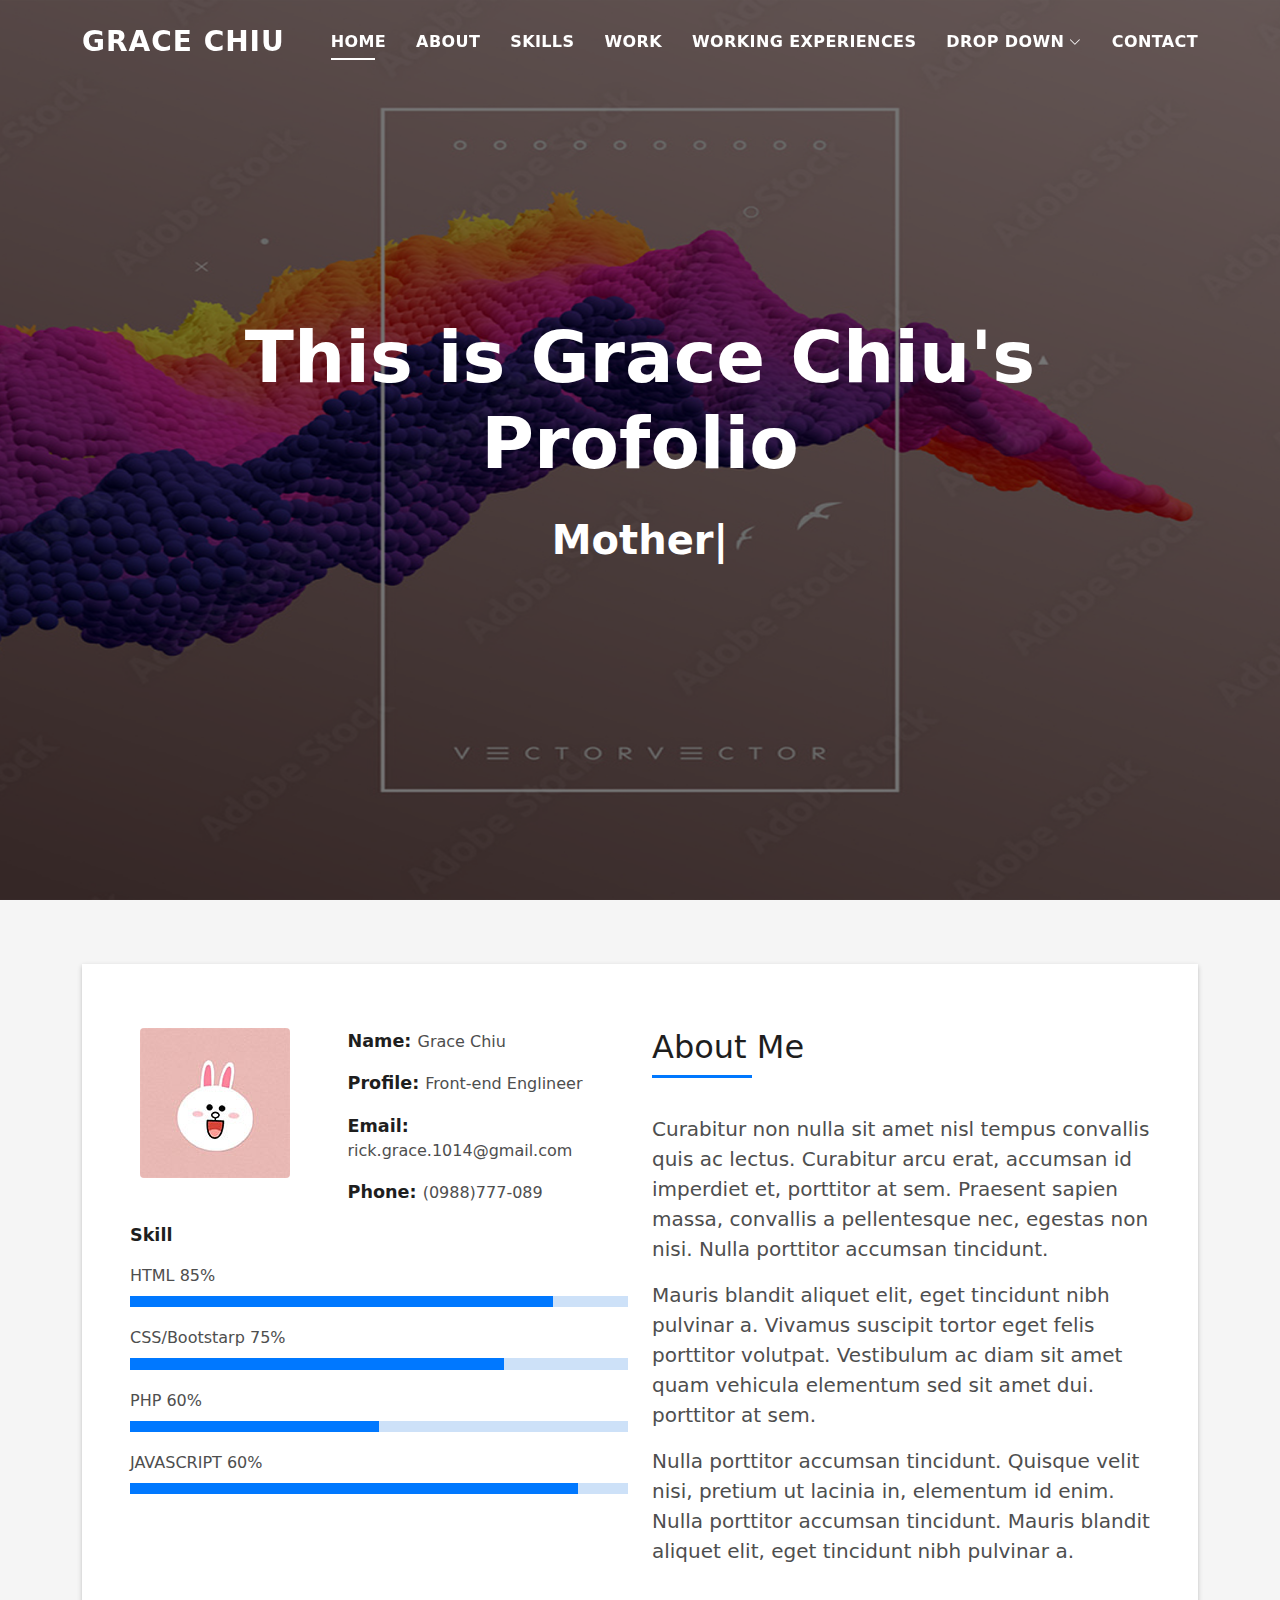
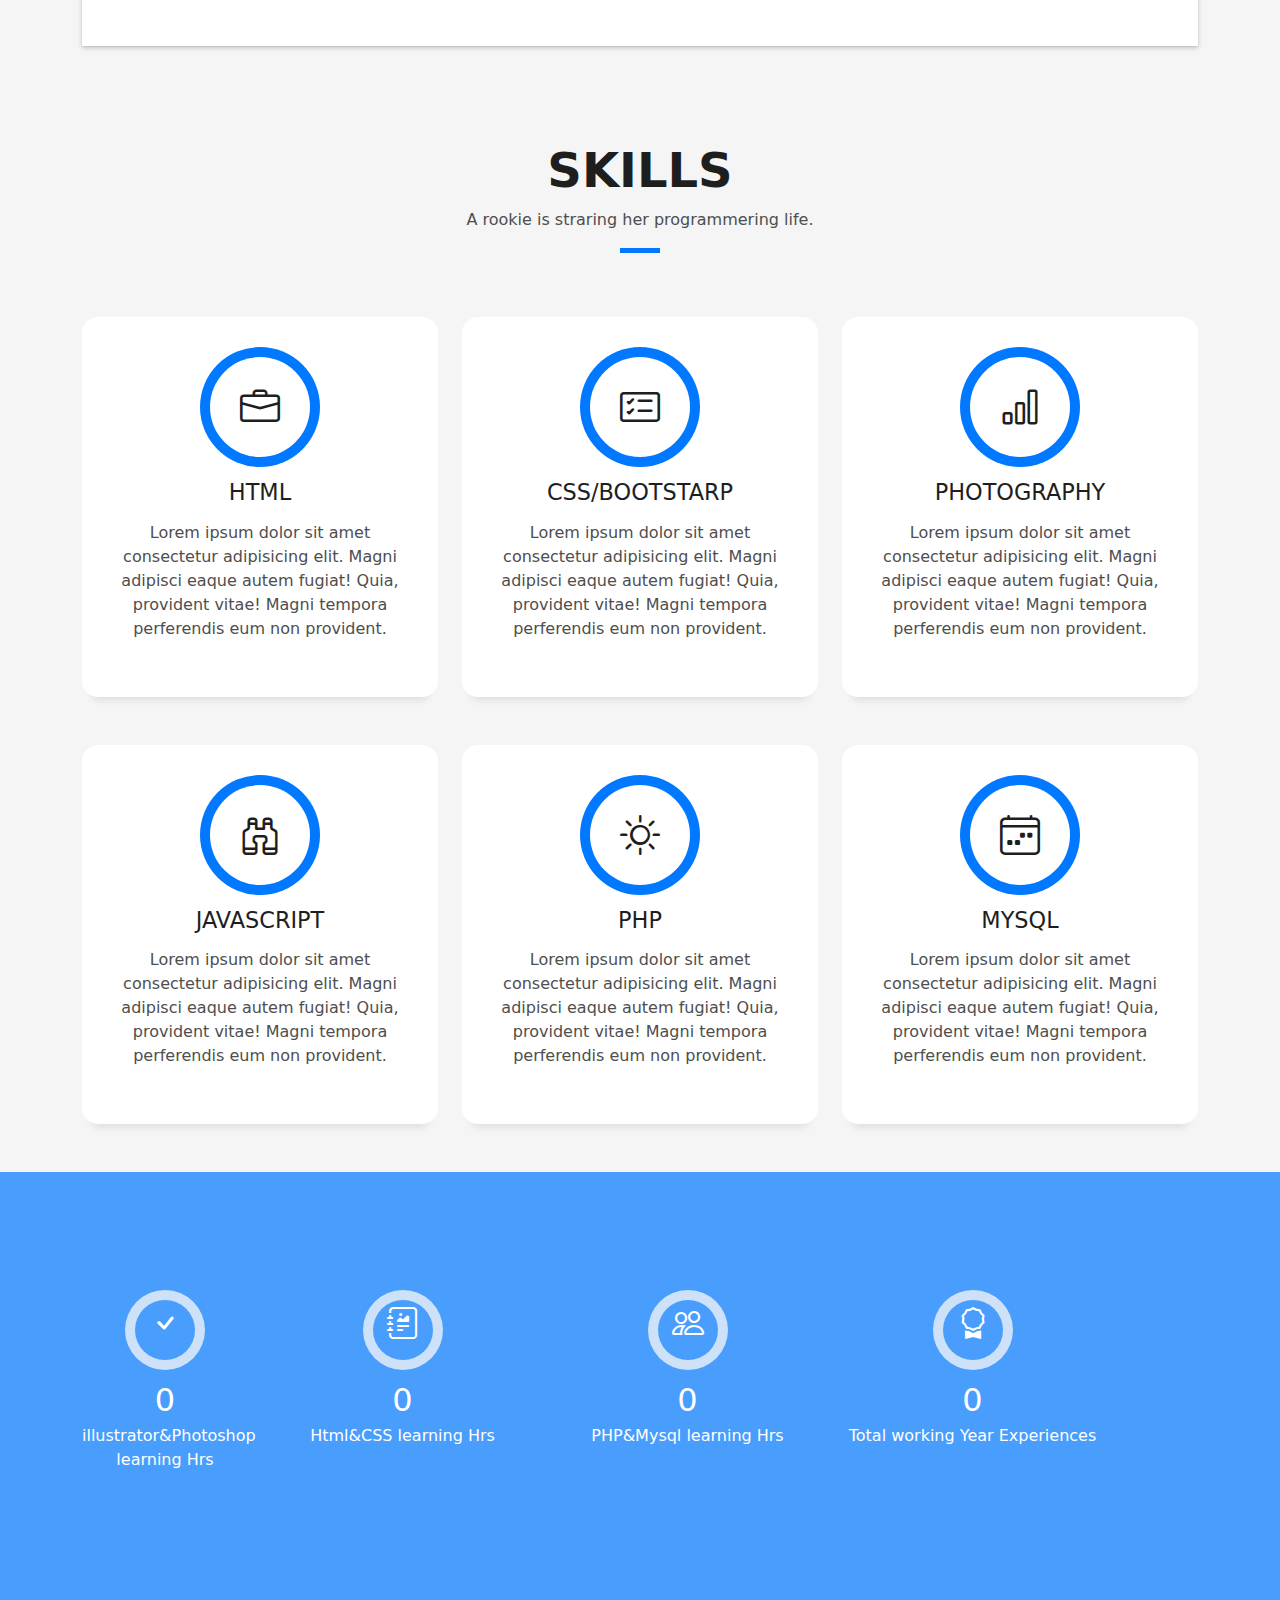
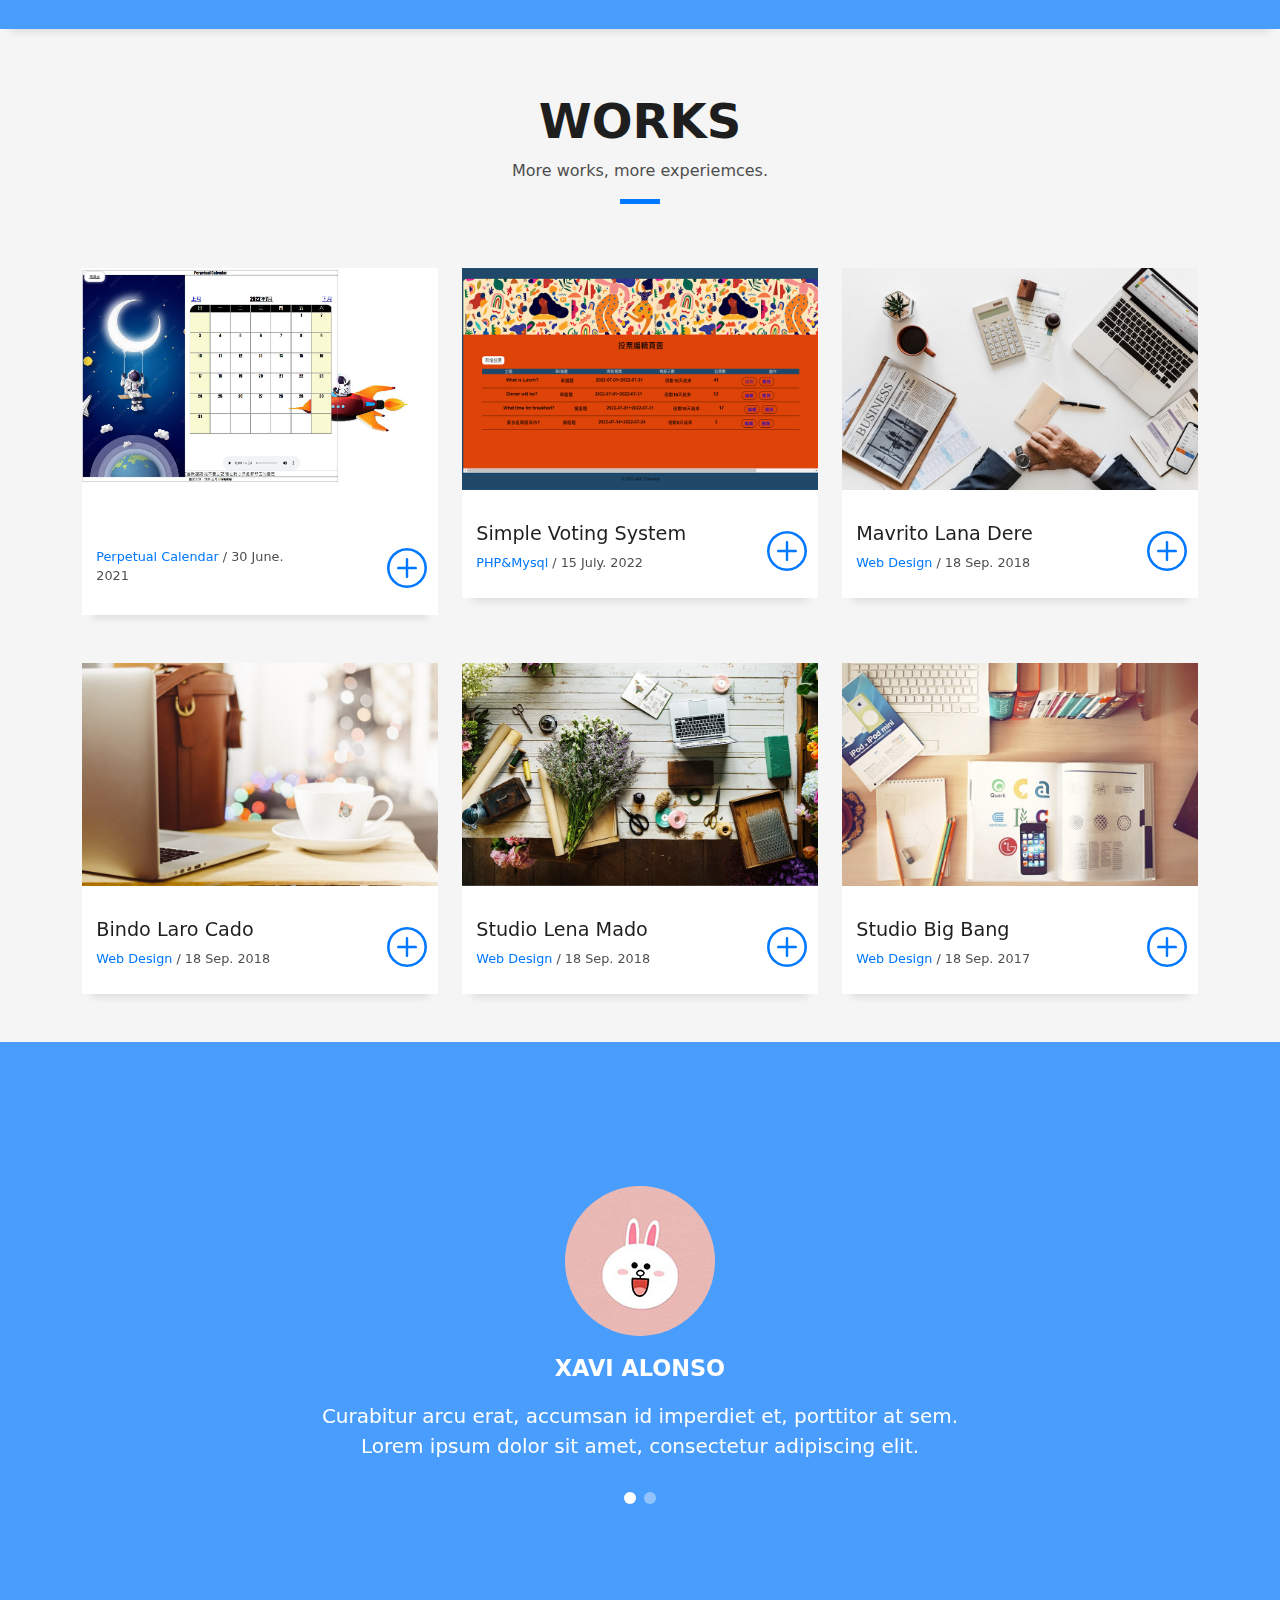
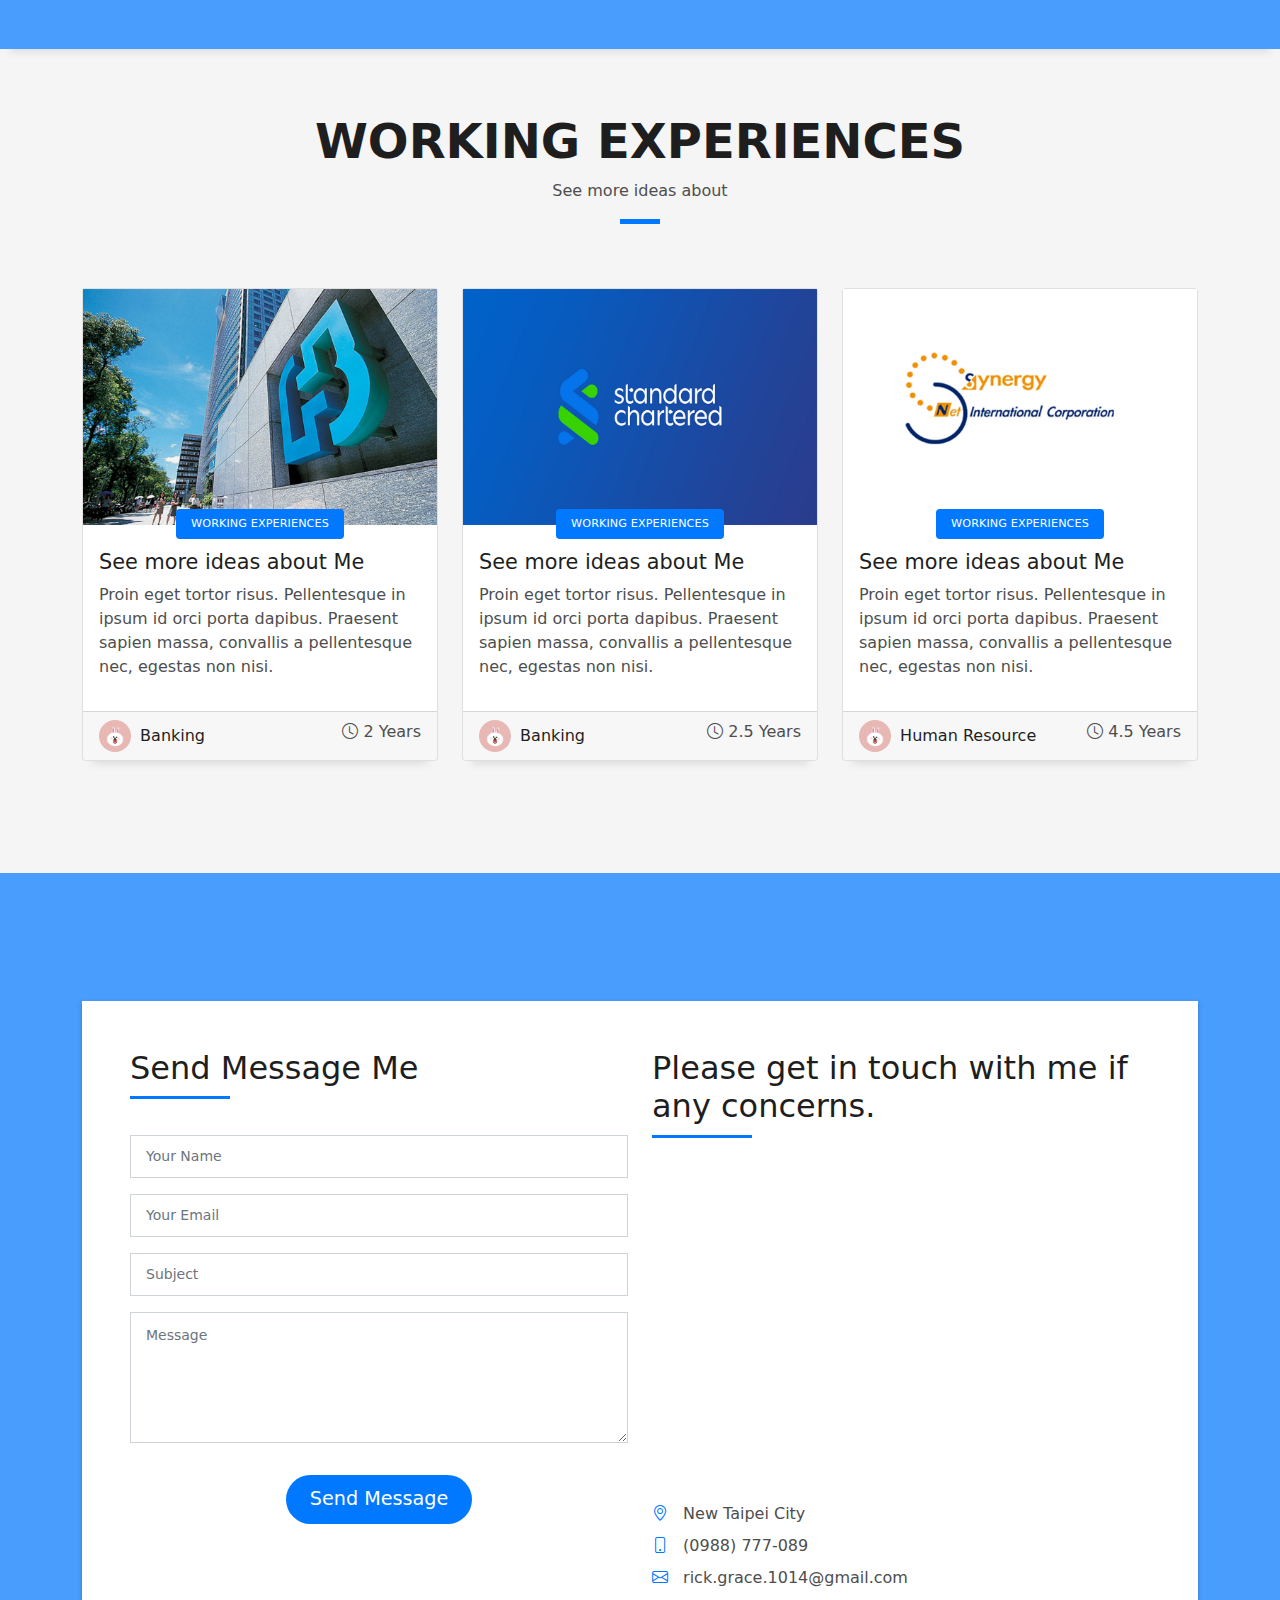
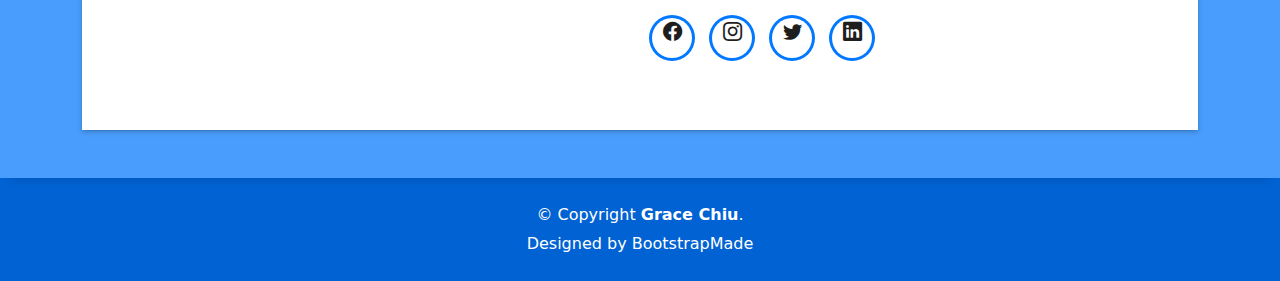
==== index.html @ 393e4d72 "this is a testing webpage" ====
<!DOCTYPE html>
<html lang="en">

<head>
  <meta charset="utf-8">
  <meta content="width=device-width, initial-scale=1.0" name="viewport">
  <title>Portfolio - GRACE CHIU</title>
  <meta content="" name="description">
  <meta content="" name="keywords">

  <!-- Favicons -->
  <link href="assets/img/favicon_2.png" rel="icon">
  <!-- <link href="assets/img/apple-touch-icon.png" rel="apple-touch-icon"> -->

  <!-- Vendor CSS Files -->
  <link href="assets/vendor/bootstrap/css/bootstrap.min.css" rel="stylesheet">
  <link href="assets/vendor/bootstrap-icons/bootstrap-icons.css" rel="stylesheet">
  <link href="assets/vendor/glightbox/css/glightbox.min.css" rel="stylesheet">
  <link href="assets/vendor/swiper/swiper-bundle.min.css" rel="stylesheet">

  <!-- Template Main CSS File -->
  <link href="assets/css/style.css" rel="stylesheet">

  <!-- =======================================================
  * Template Name: DevFolio - v4.7.1
  * Template URL: https://bootstrapmade.com/devfolio-bootstrap-portfolio-html-template/
  * Author: BootstrapMade.com
  * License: https://bootstrapmade.com/license/
  ======================================================== -->
</head>

<body>

  <!-- ======= Header ======= -->
  <header id="header" class="fixed-top">
    <div class="container d-flex align-items-center justify-content-between">

      <h1 class="logo"><a href="index.html">GRACE CHIU</a></h1>
      <!-- Uncomment below if you prefer to use an image logo -->
      <!-- <a href="index.html" class="logo"><img src="assets/img/logo.png" alt="" class="img-fluid"></a>-->

      <nav id="navbar" class="navbar">
        <ul>
          <li><a class="nav-link scrollto active" href="#hero">Home</a></li>
          <li><a class="nav-link scrollto" href="#about">About</a></li>
          <li><a class="nav-link scrollto" href="#services">Skills</a></li>
          <li><a class="nav-link scrollto " href="#work">Work</a></li>
          <li><a class="nav-link scrollto " href="#blog">Working Experiences</a></li>
          <li class="dropdown"><a href="#"><span>Drop Down</span> <i class="bi bi-chevron-down"></i></a>
            <ul>
              <li><a href="#">Drop Down 1</a></li>
              <li class="dropdown"><a href="#"><span>Deep Drop Down</span> <i class="bi bi-chevron-right"></i></a>
                <ul>
                  <li><a href="#">Deep Drop Down 1</a></li>
                  <li><a href="#">Deep Drop Down 2</a></li>
                  <li><a href="#">Deep Drop Down 3</a></li>
                  <li><a href="#">Deep Drop Down 4</a></li>
                  <li><a href="#">Deep Drop Down 5</a></li>
                </ul>
              </li>
              <li><a href="#">Drop Down 2</a></li>
              <li><a href="#">Drop Down 3</a></li>
              <li><a href="#">Drop Down 4</a></li>
            </ul>
          </li>
          <li><a class="nav-link scrollto" href="#contact">Contact</a></li>
        </ul>
        <i class="bi bi-list mobile-nav-toggle"></i>
      </nav><!-- .navbar -->

    </div>
  </header><!-- End Header -->

  <!-- ======= Hero Section ======= -->
  <div id="hero" class="hero route bg-image" style="background-image: url(assets/img/background-1.jpg)">
    <div class="overlay-itro"></div>
    <div class="hero-content display-table">
      <div class="table-cell">
        <div class="container">
          <!--<p class="display-6 color-d">Hello, world!</p>-->
          <h1 class="hero-title mb-4">This is Grace Chiu's Profolio</h1>
          <p class="hero-subtitle"><span class="typed" data-typed-items="Mother, Front-end Engineer, Freelancer, Programmer"></span></p>
          <!-- <p class="pt-3"><a class="btn btn-primary btn js-scroll px-4" href="#about" role="button">Learn More</a></p> -->
        </div>
      </div>
    </div>
  </div><!-- End Hero Section -->

  <main id="main">

    <!-- ======= About Section ======= -->
    <section id="about" class="about-mf sect-pt4 route">
      <div class="container">
        <div class="row">
          <div class="col-sm-12">
            <div class="box-shadow-full">
              <div class="row">
                <div class="col-md-6">
                  <div class="row">
                    <div class="col-sm-6 col-md-5">
                      <div class="about-img">
                        <img src="assets/img/head-1.jpg" class="img-fluid rounded b-shadow-a" alt="">
                      </div>
                    </div>
                    <div class="col-sm-6 col-md-7">
                      <div class="about-info">
                        <p><span class="title-s">Name: </span> <span>Grace Chiu</span></p>
                        <p><span class="title-s">Profile: </span> <span>Front-end Englineer</span></p>
                        <p><span class="title-s">Email: </span><span>rick.grace.1014@gmail.com</span></p>
                        <p><span class="title-s">Phone: </span> <span>(0988)777-089</span></p>
                      </div>
                    </div>
                  </div>
                  <div class="skill-mf">
                    <p class="title-s">Skill</p>
                    <span>HTML</span> <span class="pull-right">85%</span>
                    <div class="progress">
                      <div class="progress-bar" role="progressbar" style="width: 85%;" aria-valuenow="85" aria-valuemin="0" aria-valuemax="100"></div>
                    </div>
                    <span>CSS/Bootstarp</span> <span class="pull-right">75%</span>
                    <div class="progress">
                      <div class="progress-bar" role="progressbar" style="width: 75%" aria-valuenow="75" aria-valuemin="0" aria-valuemax="100"></div>
                    </div>
                    <span>PHP</span> <span class="pull-right">60%</span>
                    <div class="progress">
                      <div class="progress-bar" role="progressbar" style="width: 50%" aria-valuenow="50" aria-valuemin="0" aria-valuemax="100"></div>
                    </div>
                    <span>JAVASCRIPT</span> <span class="pull-right">60%</span>
                    <div class="progress">
                      <div class="progress-bar" role="progressbar" style="width: 90%" aria-valuenow="50" aria-valuemin="0" aria-valuemax="100"></div>
                    </div>
                  </div>
                </div>
                <div class="col-md-6">
                  <div class="about-me pt-4 pt-md-0">
                    <div class="title-box-2">
                      <h5 class="title-left">
                        About Me
                      </h5>
                    </div>
                    <p class="lead">
                      Curabitur non nulla sit amet nisl tempus convallis quis ac lectus. Curabitur arcu erat, accumsan id
                      imperdiet et, porttitor
                      at sem. Praesent sapien massa, convallis a pellentesque nec, egestas non nisi. Nulla
                      porttitor accumsan tincidunt.
                    </p>
                    <p class="lead">
                      Mauris blandit aliquet elit, eget tincidunt nibh pulvinar a. Vivamus suscipit tortor eget felis
                      porttitor volutpat. Vestibulum
                      ac diam sit amet quam vehicula elementum sed sit amet dui. porttitor at sem.
                    </p>
                    <p class="lead">
                      Nulla porttitor accumsan tincidunt. Quisque velit nisi, pretium ut lacinia in, elementum id enim.
                      Nulla porttitor accumsan
                      tincidunt. Mauris blandit aliquet elit, eget tincidunt nibh pulvinar a.
                    </p>
                  </div>
                </div>
              </div>
            </div>
          </div>
        </div>
      </div>
    </section><!-- End About Section -->

    <!-- ======= Services Section ======= -->
    <section id="services" class="services-mf pt-5 route">
      <div class="container">
        <div class="row">
          <div class="col-sm-12">
            <div class="title-box text-center">
              <h3 class="title-a">
                Skills
              </h3>
              <p class="subtitle-a">
                A rookie is straring her programmering life.
              </p>
              <div class="line-mf"></div>
            </div>
          </div>
        </div>
        <div class="row">
          <div class="col-md-4">
            <div class="service-box">
              <div class="service-ico">
                <span class="ico-circle"><i class="bi bi-briefcase"></i></span>
              </div>
              <div class="service-content">
                <h2 class="s-title">Html</h2>
                <p class="s-description text-center">
                  Lorem ipsum dolor sit amet consectetur adipisicing elit. Magni adipisci eaque autem fugiat! Quia,
                  provident vitae! Magni
                  tempora perferendis eum non provident.
                </p>
              </div>
            </div>
          </div>
          <div class="col-md-4">
            <div class="service-box">
              <div class="service-ico">
                <span class="ico-circle"><i class="bi bi-card-checklist"></i></span>
              </div>
              <div class="service-content">
                <h2 class="s-title">CSS/Bootstarp</h2>
                <p class="s-description text-center">
                  Lorem ipsum dolor sit amet consectetur adipisicing elit. Magni adipisci eaque autem fugiat! Quia,
                  provident vitae! Magni
                  tempora perferendis eum non provident.
                </p>
              </div>
            </div>
          </div>
          <div class="col-md-4">
            <div class="service-box">
              <div class="service-ico">
                <span class="ico-circle"><i class="bi bi-bar-chart"></i></span>
              </div>
              <div class="service-content">
                <h2 class="s-title">Photography</h2>
                <p class="s-description text-center">
                  Lorem ipsum dolor sit amet consectetur adipisicing elit. Magni adipisci eaque autem fugiat! Quia,
                  provident vitae! Magni
                  tempora perferendis eum non provident.
                </p>
              </div>
            </div>
          </div>
          <div class="col-md-4">
            <div class="service-box">
              <div class="service-ico">
                <span class="ico-circle"><i class="bi bi-binoculars"></i></span>
              </div>
              <div class="service-content">
                <h2 class="s-title">Javascript</h2>
                <p class="s-description text-center">
                  Lorem ipsum dolor sit amet consectetur adipisicing elit. Magni adipisci eaque autem fugiat! Quia,
                  provident vitae! Magni
                  tempora perferendis eum non provident.
                </p>
              </div>
            </div>
          </div>
          <div class="col-md-4">
            <div class="service-box">
              <div class="service-ico">
                <span class="ico-circle"><i class="bi bi-brightness-high"></i></span>
              </div>
              <div class="service-content">
                <h2 class="s-title">PHP</h2>
                <p class="s-description text-center">
                  Lorem ipsum dolor sit amet consectetur adipisicing elit. Magni adipisci eaque autem fugiat! Quia,
                  provident vitae! Magni
                  tempora perferendis eum non provident.
                </p>
              </div>
            </div>
          </div>
          <div class="col-md-4">
            <div class="service-box">
              <div class="service-ico">
                <span class="ico-circle"><i class="bi bi-calendar4-week"></i></span>
              </div>
              <div class="service-content">
                <h2 class="s-title">MySql</h2>
                <p class="s-description text-center">
                  Lorem ipsum dolor sit amet consectetur adipisicing elit. Magni adipisci eaque autem fugiat! Quia,
                  provident vitae! Magni
                  tempora perferendis eum non provident.
                </p>
              </div>
            </div>
          </div>
        </div>
      </div>
    </section><!-- End Services Section -->

    <!-- ======= Counter Section ======= -->
    <div class="section-counter paralax-mf bg-image" style="background-image: url(assets/img/between-1.jpg)">
      <div class="overlay-mf"></div>
      <div class="container position-relative">
        <div class="row">
          <div class="col-sm-3 col-lg-2">
            <div class="counter-box counter-box pt-4 pt-md-0">
              <div class="counter-ico">
                <span class="ico-circle"><i class="bi bi-check"></i></span>
              </div>
              <div class="counter-num">
                <p data-purecounter-start="0" data-purecounter-end="700" data-purecounter-duration="1" class="counter purecounter"></p>
                <span class="counter-text">illustrator&Photoshop learning Hrs</span>
              </div>
            </div>
          </div>
          <div class="col-sm-3 col-lg-3">
            <div class="counter-box pt-4 pt-md-0">
              <div class="counter-ico">
                <span class="ico-circle"><i class="bi bi-journal-richtext"></i></span>
              </div>
              <div class="counter-num">
                <p data-purecounter-start="0" data-purecounter-end="700" data-purecounter-duration="1" class="counter purecounter"></p>
                <span class="counter-text">Html&CSS learning Hrs</span>
              </div>
            </div>
          </div>
          <div class="col-sm-3 col-lg-3">
            <div class="counter-box pt-4 pt-md-0">
              <div class="counter-ico">
                <span class="ico-circle"><i class="bi bi-people"></i></span>
              </div>
              <div class="counter-num">
                <p data-purecounter-start="0" data-purecounter-end="550" data-purecounter-duration="1" class="counter purecounter"></p>
                <span class="counter-text">PHP&Mysql learning Hrs</span>
              </div>
            </div>
          </div>
          <div class="col-sm-3 col-lg-3">
            <div class="counter-box pt-4 pt-md-0">
              <div class="counter-ico">
                <span class="ico-circle"><i class="bi bi-award"></i></span>
              </div>
              <div class="counter-num">
                <p data-purecounter-start="0" data-purecounter-end="10" data-purecounter-duration="1" class="counter purecounter"></p>
                <span class="counter-text">Total working Year Experiences</span>
              </div>
            </div>
          </div>
        </div>
      </div>
    </div><!-- End Counter Section -->

    <!-- ======= Portfolio Section ======= -->
    <section id="work" class="portfolio-mf sect-pt4 route">
      <div class="container">
        <div class="row">
          <div class="col-sm-12">
            <div class="title-box text-center">
              <h3 class="title-a">
                Works
              </h3>
              <p class="subtitle-a">
                More works, more experiemces.
              </p>
              <div class="line-mf"></div>
            </div>
          </div>
        </div>
        <div class="row">
          <div class="col-md-4">
            <div class="work-box">
              <a href="assets/img/work-01.jpg" data-gallery="portfolioGallery" class="portfolio-lightbox">
                <div class="work-img">
                  <img src="assets/img/work-01.jpg" alt="" class="img-fluid">
                </div>
              </a>
              <div class="work-content">
                <div class="row">
                  <div class="col-sm-8">
                    <h2 class="w-title"></h2>
                    <div class="w-more">
                      <span class="w-ctegory">Perpetual Calendar</span> / <span class="w-date">30 June. 2021</span>
                    </div>
                  </div>
                  <div class="col-sm-4">
                    <div class="w-like">
                      <a href="portfolio-details.html"> <span class="bi bi-plus-circle"></span></a>
                    </div>
                  </div>
                </div>
              </div>
            </div>
          </div>
          <div class="col-md-4">
            <div class="work-box">
              <a href="assets/img/work-02.jpg" data-gallery="portfolioGallery" class="portfolio-lightbox">
                <div class="work-img">
                  <img src="assets/img/work-02.jpg" alt="" class="img-fluid">
                </div>
              </a>
              <div class="work-content">
                <div class="row">
                  <div class="col-sm-8">
                    <h2 class="w-title">Simple Voting System</h2>
                    <div class="w-more">
                      <span class="w-ctegory">PHP&Mysql</span> / <span class="w-date">15 July. 2022</span>
                    </div>
                  </div>
                  <div class="col-sm-4">
                    <div class="w-like">
                      <a href="portfolio-details.html"> <span class="bi bi-plus-circle"></span></a>
                    </div>
                  </div>
                </div>
              </div>
            </div>
          </div>
          <div class="col-md-4">
            <div class="work-box">
              <a href="assets/img/work-3.jpg" data-gallery="portfolioGallery" class="portfolio-lightbox">
                <div class="work-img">
                  <img src="assets/img/work-3.jpg" alt="" class="img-fluid">
                </div>
              </a>
              <div class="work-content">
                <div class="row">
                  <div class="col-sm-8">
                    <h2 class="w-title">Mavrito Lana Dere</h2>
                    <div class="w-more">
                      <span class="w-ctegory">Web Design</span> / <span class="w-date">18 Sep. 2018</span>
                    </div>
                  </div>
                  <div class="col-sm-4">
                    <div class="w-like">
                      <a href="portfolio-details.html"> <span class="bi bi-plus-circle"></span></a>
                    </div>
                  </div>
                </div>
              </div>
            </div>
          </div>
          <div class="col-md-4">
            <div class="work-box">
              <a href="assets/img/work-4.jpg" data-gallery="portfolioGallery" class="portfolio-lightbox">
                <div class="work-img">
                  <img src="assets/img/work-4.jpg" alt="" class="img-fluid">
                </div>
              </a>
              <div class="work-content">
                <div class="row">
                  <div class="col-sm-8">
                    <h2 class="w-title">Bindo Laro Cado</h2>
                    <div class="w-more">
                      <span class="w-ctegory">Web Design</span> / <span class="w-date">18 Sep. 2018</span>
                    </div>
                  </div>
                  <div class="col-sm-4">
                    <div class="w-like">
                      <a href="portfolio-details.html"> <span class="bi bi-plus-circle"></span></a>
                    </div>
                  </div>
                </div>
              </div>
            </div>
          </div>
          <div class="col-md-4">
            <div class="work-box">
              <a href="assets/img/work-5.jpg" data-gallery="portfolioGallery" class="portfolio-lightbox">
                <div class="work-img">
                  <img src="assets/img/work-5.jpg" alt="" class="img-fluid">
                </div>
              </a>
              <div class="work-content">
                <div class="row">
                  <div class="col-sm-8">
                    <h2 class="w-title">Studio Lena Mado</h2>
                    <div class="w-more">
                      <span class="w-ctegory">Web Design</span> / <span class="w-date">18 Sep. 2018</span>
                    </div>
                  </div>
                  <div class="col-sm-4">
                    <div class="w-like">
                      <a href="portfolio-details.html"> <span class="bi bi-plus-circle"></span></a>
                    </div>
                  </div>
                </div>
              </div>
            </div>
          </div>
          <div class="col-md-4">
            <div class="work-box">
              <a href="assets/img/work-6.jpg" data-gallery="portfolioGallery" class="portfolio-lightbox">
                <div class="work-img">
                  <img src="assets/img/work-6.jpg" alt="" class="img-fluid">
                </div>
              </a>
              <div class="work-content">
                <div class="row">
                  <div class="col-sm-8">
                    <h2 class="w-title">Studio Big Bang</h2>
                    <div class="w-more">
                      <span class="w-ctegory">Web Design</span> / <span class="w-date">18 Sep. 2017</span>
                    </div>
                  </div>
                  <div class="col-sm-4">
                    <div class="w-like">
                      <a href="portfolio-details.html"> <span class="bi bi-plus-circle"></span></a>
                    </div>
                  </div>
                </div>
              </div>
            </div>
          </div>

        </div>
      </div>
    </section><!-- End Portfolio Section -->

    <!-- ======= Testimonials Section ======= -->
    <div class="testimonials paralax-mf bg-image" style="background-image: url(assets/img/overlay-bg.jpg)">
      <div class="overlay-mf"></div>
      <div class="container">
        <div class="row">
          <div class="col-md-12">

            <div class="testimonials-slider swiper" data-aos="fade-up" data-aos-delay="100">
              <div class="swiper-wrapper">

                <div class="swiper-slide">
                  <div class="testimonial-box">
                    <div class="author-test">
                      <img src="assets/img/head-1.jpg" alt="" class="rounded-circle b-shadow-a">
                      <span class="author">Xavi Alonso</span>
                    </div>
                    <div class="content-test">
                      <p class="description lead">
                        Curabitur arcu erat, accumsan id imperdiet et, porttitor at sem. Lorem ipsum dolor sit amet,
                        consectetur adipiscing elit.
                      </p>
                    </div>
                  </div>
                </div><!-- End testimonial item -->

                <div class="swiper-slide">
                  <div class="testimonial-box">
                    <div class="author-test">
                      <img src="assets/img/head-1.jpg" alt="" class="rounded-circle b-shadow-a">
                      <span class="author">Marta Socrate</span>
                    </div>
                    <div class="content-test">
                      <p class="description lead">
                        Curabitur arcu erat, accumsan id imperdiet et, porttitor at sem. Lorem ipsum dolor sit amet,
                        consectetur adipiscing elit.
                      </p>
                    </div>
                  </div>
                </div><!-- End testimonial item -->
              </div>
              <div class="swiper-pagination"></div>
            </div>

            <!-- <div id="testimonial-mf" class="owl-carousel owl-theme">
          
        </div> -->
          </div>
        </div>
      </div>
    </div><!-- End Testimonials Section -->

    <!-- ======= Blog Section ======= -->
    <section id="blog" class="blog-mf sect-pt4 route">
      <div class="container">
        <div class="row">
          <div class="col-sm-12">
            <div class="title-box text-center">
              <h3 class="title-a">
                Working Experiences
              </h3>
              <p class="subtitle-a">
                See more ideas about
              </p>
              <div class="line-mf"></div>
            </div>
          </div>
        </div>
        <div class="row">
          <div class="col-md-4">
            <div class="card card-blog">
              <div class="card-img">
                <a href="blog-single.html"><img src="assets/img/post-01.jpg" alt="" class="img-fluid"></a>
              </div>
              <div class="card-body">
                <div class="card-category-box">
                  <div class="card-category">
                    <h6 class="category">Working Experiences</h6>
                  </div>
                </div>
                <h3 class="card-title"><a href="blog-single.html">See more ideas about Me</a></h3>
                <p class="card-description">
                  Proin eget tortor risus. Pellentesque in ipsum id orci porta dapibus. Praesent sapien massa, convallis
                  a pellentesque nec,
                  egestas non nisi.
                </p>
              </div>
              <div class="card-footer">
                <div class="post-author">
                  <a href="#">
                    <img src="assets/img/head-1.jpg" alt="" class="avatar rounded-circle">
                    <span class="author">Banking</span>
                  </a>
                </div>
                <div class="post-date">
                  <span class="bi bi-clock"></span> 2 Years
                </div>
              </div>
            </div>
          </div>
          <div class="col-md-4">
            <div class="card card-blog">
              <div class="card-img">
                <a href="blog-single.html"><img src="assets/img/post-02.jpg" alt="" class="img-fluid"></a>
              </div>
              <div class="card-body">
                <div class="card-category-box">
                  <div class="card-category">
                    <h6 class="category">Working Experiences</h6>
                  </div>
                </div>
                <h3 class="card-title"><a href="blog-single.html">See more ideas about Me</a></h3>
                <p class="card-description">
                  Proin eget tortor risus. Pellentesque in ipsum id orci porta dapibus. Praesent sapien massa, convallis
                  a pellentesque nec,
                  egestas non nisi.
                </p>
              </div>
              <div class="card-footer">
                <div class="post-author">
                  <a href="#">
                    <img src="assets/img/head-1.jpg" alt="" class="avatar rounded-circle">
                    <span class="author">Banking</span>
                  </a>
                </div>
                <div class="post-date">
                  <span class="bi bi-clock"></span> 2.5 Years
                </div>
              </div>
            </div>
          </div>
          <div class="col-md-4">
            <div class="card card-blog">
              <div class="card-img">
                <a href="blog-single.html"><img src="assets/img/post-03.jpg" alt="" class="img-fluid"></a>
              </div>
              <div class="card-body">
                <div class="card-category-box">
                  <div class="card-category">
                    <h6 class="category">Working Experiences</h6>
                  </div>
                </div>
                <h3 class="card-title"><a href="blog-single.html">See more ideas about Me</a></h3>
                <p class="card-description">
                  Proin eget tortor risus. Pellentesque in ipsum id orci porta dapibus. Praesent sapien massa, convallis
                  a pellentesque nec,
                  egestas non nisi.
                </p>
              </div>
              <div class="card-footer">
                <div class="post-author">
                  <a href="#">
                    <img src="assets/img/head-1.jpg" alt="" class="avatar rounded-circle">
                    <span class="author">Human Resource</span>
                  </a>
                </div>
                <div class="post-date">
                  <span class="bi bi-clock"></span> 4.5 Years
                </div>
              </div>
            </div>
          </div>
        </div>
      </div>
    </section><!-- End Blog Section -->

    <!-- ======= Contact Section ======= -->
    <section id="contact" class="paralax-mf footer-paralax bg-image sect-mt4 route" style="background-image: url(assets/img/overlay-bg.jpg)">
      <div class="overlay-mf"></div>
      <div class="container">
        <div class="row">
          <div class="col-sm-12">
            <div class="contact-mf">
              <div id="contact" class="box-shadow-full">
                <div class="row">
                  <div class="col-md-6">
                    <div class="title-box-2">
                      <h5 class="title-left">
                        Send Message Me
                      </h5>
                    </div>
                    <div>
                      <form action="forms/contact.php" method="post" role="form" class="php-email-form">
                        <div class="row">
                          <div class="col-md-12 mb-3">
                            <div class="form-group">
                              <input type="text" name="name" class="form-control" id="name" placeholder="Your Name" required>
                            </div>
                          </div>
                          <div class="col-md-12 mb-3">
                            <div class="form-group">
                              <input type="email" class="form-control" name="email" id="email" placeholder="Your Email" required>
                            </div>
                          </div>
                          <div class="col-md-12 mb-3">
                            <div class="form-group">
                              <input type="text" class="form-control" name="subject" id="subject" placeholder="Subject" required>
                            </div>
                          </div>
                          <div class="col-md-12">
                            <div class="form-group">
                              <textarea class="form-control" name="message" rows="5" placeholder="Message" required></textarea>
                            </div>
                          </div>
                          <div class="col-md-12 text-center my-3">
                            <div class="loading">Loading</div>
                            <div class="error-message"></div>
                            <div class="sent-message">Your message has been sent. Thank you!</div>
                          </div>
                          <div class="col-md-12 text-center">
                            <button type="submit" class="button button-a button-big button-rouded">Send Message</button>
                          </div>
                        </div>
                      </form>
                    </div>
                  </div>
                  <div class="col-md-6">
                    <div class="title-box-2 pt-4 pt-md-0">
                      <h5 class="title-left">
                        Please get in touch with me if any concerns.
                      </h5>
                    </div>
                    <div class="more-info">
                      <p class="lead">
                        <iframe
                        src="https://www.google.com/maps/embed?pb=!1m18!1m12!1m3!1d3614.7043805517333!2d121.4167367653789!3d25.044104494039487!2m3!1f0!2f0!3f0!3m2!1i1024!2i768!4f13.1!3m3!1m2!1s0x3442a7bec9ad74b1%3A0xa639904a89f26435!2z5Yue5YuV6YOo5Yue5YuV5Yqb55m85bGV572y5YyX5Z-65a6c6Iqx6YeR6aas5YiG572y5rOw5bGx6IG35qWt6KiT57e05aC0!5e0!3m2!1szh-TW!2stw!4v1657690985514!5m2!1szh-TW!2stw"
                        width="100%" height="300px" style="border:0;" allowfullscreen="" loading="lazy"
                        referrerpolicy="no-referrer-when-downgrade"></iframe>
                      </p>
                      <ul class="list-ico">
                        <li><span class="bi bi-geo-alt"></span> New Taipei City</li>
                        <li><span class="bi bi-phone"></span> (0988) 777-089</li>
                        <li><span class="bi bi-envelope"></span> rick.grace.1014@gmail.com</li>
                      </ul>
                    </div>
                    <div class="socials">
                      <ul>
                        <li><a href=""><span class="ico-circle"><i class="bi bi-facebook"></i></span></a></li>
                        <li><a href=""><span class="ico-circle"><i class="bi bi-instagram"></i></span></a></li>
                        <li><a href=""><span class="ico-circle"><i class="bi bi-twitter"></i></span></a></li>
                        <li><a href=""><span class="ico-circle"><i class="bi bi-linkedin"></i></span></a></li>
                      </ul>
                    </div>
                  </div>
                </div>
              </div>
            </div>
          </div>
        </div>
      </div>
    </section><!-- End Contact Section -->

  </main><!-- End #main -->

  <!-- ======= Footer ======= -->
  <footer>
    <div class="container">
      <div class="row">
        <div class="col-sm-12">
          <div class="copyright-box">
            <p class="copyright">&copy; Copyright <strong>Grace Chiu</strong>.</p>
            <div class="credits">
              <!--
              All the links in the footer should remain intact.
              You can delete the links only if you purchased the pro version.
              Licensing information: https://bootstrapmade.com/license/
              Purchase the pro version with working PHP/AJAX contact form: https://bootstrapmade.com/buy/?theme=DevFolio
            -->
              Designed by <a href="https://bootstrapmade.com/">BootstrapMade</a>
            </div>
          </div>
        </div>
      </div>
    </div>
  </footer><!-- End  Footer -->

  <div id="preloader"></div>
  <a href="#" class="back-to-top d-flex align-items-center justify-content-center"><i class="bi bi-arrow-up-short"></i></a>

  <!-- Vendor JS Files -->
  <script src="assets/vendor/purecounter/purecounter.js"></script>
  <script src="assets/vendor/bootstrap/js/bootstrap.bundle.min.js"></script>
  <script src="assets/vendor/glightbox/js/glightbox.min.js"></script>
  <script src="assets/vendor/swiper/swiper-bundle.min.js"></script>
  <script src="assets/vendor/typed.js/typed.min.js"></script>
  <script src="assets/vendor/php-email-form/validate.js"></script>

  <!-- Template Main JS File -->
  <script src="assets/js/main.js"></script>

</body>

</html>
---- assets/css/style.css ----
/**
* Template Name: DevFolio - v4.7.1
* Template URL: https://bootstrapmade.com/devfolio-bootstrap-portfolio-html-template/
* Author: BootstrapMade.com
* License: https://bootstrapmade.com/license/
*/

/*--------------------------------------------------------------
# General
--------------------------------------------------------------*/
body {
  background-color: #f5f5f5;
  color: #4e4e4e;
}

h1,
h2,
h3,
h4,
h5,
h6 {
  color: #1e1e1e;
}

a {
  color: #1e1e1e;
  text-decoration: none;
  transition: all 0.5s ease-in-out;
}
a:hover {
  color: #0078ff;
  text-decoration: none;
  transition: all 0.5s ease-in-out;
}

.p-r {
  position: relative;
}

.color-a {
  text-decoration: none;
  color: #0078ff;
}

.color-d {
  color: #f5f5f5;
}

.color-text-a {
  text-decoration: none;
  color: #4e4e4e;
}

.box-shadow, .card-blog, .work-box, .service-box, .paralax-mf {
  box-shadow: 0 13px 8px -10px rgba(0, 0, 0, 0.1);
}

.box-shadow-a, .button:hover {
  text-decoration: none;
  box-shadow: 0 0 0 4px #cde1f8;
}

.display-5 {
  font-size: 2.5rem;
  font-weight: 300;
  line-height: 1.1;
}

.display-6 {
  font-size: 2rem;
  font-weight: 300;
  line-height: 1.1;
}

.avatar {
  width: 32px;
  height: 32px;
  margin-right: 4px;
  overflow: hidden;
}

.bg-image {
  background-repeat: no-repeat;
  background-attachment: fixed;
  background-size: cover;
  background-position: center center;
}
@media (max-width: 1024px) {
  .bg-image {
    background-attachment: scroll;
  }
}

.overlay-mf {
  background-color: #0078ff;
}

.overlay-mf {
  position: absolute;
  top: 0;
  left: 0px;
  padding: 0;
  height: 100%;
  width: 100%;
  opacity: 0.7;
}

.paralax-mf {
  position: relative;
  padding: 8rem 0;
}

.display-table {
  width: 100%;
  height: 100%;
  display: table;
}

.table-cell {
  display: table-cell;
  vertical-align: middle;
}

/*--/ Sections /--*/
.sect-4 {
  padding: 4rem 0;
}

.sect-pt4 {
  padding-top: 4rem;
}

.sect-mt4 {
  margin-top: 4rem;
}

/*--/ Title s /--*/
.title-s {
  font-weight: 600;
  color: #1e1e1e;
  font-size: 1.1rem;
}

/*--/ Title A /--*/
.title-box {
  margin-bottom: 4rem;
}

.title-a {
  text-decoration: none;
  font-size: 3rem;
  font-weight: bold;
  text-transform: uppercase;
}

.subtitle-a {
  text-decoration: none;
  color: #4e4e4e;
}

.line-mf {
  width: 40px;
  height: 5px;
  background-color: #0078ff;
  margin: 0 auto;
}

/*--/ Title Left /--*/
.title-box-2 {
  margin-bottom: 3rem;
}

.title-left {
  font-size: 2rem;
  position: relative;
}
.title-left:before {
  content: "";
  position: absolute;
  height: 3px;
  background-color: #0078ff;
  width: 100px;
  bottom: -12px;
}

/*------/ Box /------*/
.box-pl2 {
  padding-left: 2rem;
}

.box-shadow-full {
  padding: 3rem 1.25rem;
  position: relative;
  background-color: #fff;
  margin-bottom: 3rem;
  z-index: 2;
  box-shadow: 0 1px 1px 0 rgba(0, 0, 0, 0.06), 0 2px 5px 0 rgba(0, 0, 0, 0.2);
}
@media (min-width: 768px) {
  .box-shadow-full {
    padding: 3rem;
  }
}

/*------/ Socials /------*/
.socials {
  padding: 1.5rem 0;
}
.socials ul li {
  display: inline-block;
}
.socials .ico-circle {
  height: 40px;
  width: 40px;
  font-size: 1.2rem;
  border-radius: 50%;
  line-height: 1.6;
  margin: 0 15px 0 0;
  box-shadow: 0 0 0 3px #0078ff;
  transition: all 500ms ease;
}
.socials .ico-circle:hover {
  background-color: #0078ff;
  color: #fff;
  box-shadow: 0 0 0 3px #cde1f8;
  transition: all 500ms ease;
}

/*------/ Ul resect /------*/
.ul-resect, .widget-tags ul, .widget-sidebar .list-sidebar, .box-comments .list-comments, .blog-wrapper .post-meta ul, .list-ico, .socials ul {
  list-style: none;
  padding-left: 0;
  margin-bottom: 0;
}

.list-ico {
  line-height: 2;
}
.list-ico span {
  color: #0078ff;
  margin-right: 10px;
}

/*------/ Ico Circle /------*/
.ico-circle {
  height: 100px;
  width: 100px;
  font-size: 2rem;
  border-radius: 50%;
  line-height: 1.55;
  margin: 0 auto;
  text-align: center;
  box-shadow: 0 0 0 10px #0078ff;
  display: block;
}

/*------/ Owl Carousel /------*/
.owl-theme .owl-dots {
  text-align: center;
  margin-top: 18px;
}
.owl-theme .owl-dots .owl-dot {
  display: inline-block;
}
.owl-theme .owl-dots .owl-dot span {
  width: 18px;
  height: 7px;
  margin: 5px 5px;
  background: #cde1f8;
  border: 0px solid #cde1f8;
  display: block;
  transition: all 0.6s ease-in-out;
  cursor: pointer;
}
.owl-theme .owl-dots .owl-dot:hover span {
  background-color: #cde1f8;
}
.owl-theme .owl-dots .owl-dot.active span {
  background-color: #1B1B1B;
  width: 25px;
}

/*--/ Scrolltop s /--*/
.scrolltop-mf {
  position: relative;
  display: none;
}
.scrolltop-mf span {
  z-index: 999;
  position: fixed;
  width: 42px;
  height: 42px;
  background-color: #0078ff;
  opacity: 0.7;
  font-size: 1.6rem;
  line-height: 1.5;
  text-align: center;
  color: #fff;
  top: auto;
  left: auto;
  right: 30px;
  bottom: 50px;
  cursor: pointer;
  border-radius: 50%;
}

/*--------------------------------------------------------------
# Back to top button
--------------------------------------------------------------*/
.back-to-top {
  position: fixed;
  visibility: hidden;
  opacity: 0;
  right: 15px;
  bottom: 15px;
  z-index: 996;
  background: #0078ff;
  width: 40px;
  height: 40px;
  border-radius: 50px;
  transition: all 0.4s;
}
.back-to-top i {
  font-size: 28px;
  color: #fff;
  line-height: 0;
}
.back-to-top:hover {
  background: #298eff;
  color: #fff;
}
.back-to-top.active {
  visibility: visible;
  opacity: 1;
}

/*------/ Prelaoder /------*/
#preloader {
  position: fixed;
  top: 0;
  left: 0;
  right: 0;
  bottom: 0;
  z-index: 9999;
  overflow: hidden;
  background: #fff;
}

#preloader:before {
  content: "";
  position: fixed;
  top: calc(50% - 30px);
  left: calc(50% - 30px);
  border: 6px solid #f2f2f2;
  border-top: 6px solid #0078ff;
  border-radius: 50%;
  width: 60px;
  height: 60px;
  -webkit-animation: animate-preloader 1s linear infinite;
  animation: animate-preloader 1s linear infinite;
}

@-webkit-keyframes animate-preloader {
  0% {
    transform: rotate(0deg);
  }
  100% {
    transform: rotate(360deg);
  }
}

@keyframes animate-preloader {
  0% {
    transform: rotate(0deg);
  }
  100% {
    transform: rotate(360deg);
  }
}
/*------/ Button /------*/
.button {
  display: inline-block;
  padding: 0.3rem 0.6rem;
  text-align: center;
  vertical-align: middle;
  -webkit-user-select: none;
  -moz-user-select: none;
  user-select: none;
  font-size: 1rem;
  border-radius: 0.3rem;
  border: 1px solid transparent;
  transition: all 500ms ease;
  cursor: pointer;
}
.button:focus {
  outline: 0;
}
.button:hover {
  background-color: #0062d3;
  color: #fff;
  transition: all 500ms ease;
}

.button-a {
  text-decoration: none;
  background-color: #0078ff;
  color: #fff;
  border-color: #cde1f8;
}

.button-big {
  padding: 0.9rem 2.3rem;
  font-size: 1.2rem;
}

.button-rouded {
  border-radius: 5rem;
}

.btn-lg {
  padding: 0.5rem 1rem;
  font-size: 1.25rem;
  line-height: 1.5;
  border-radius: 0.3rem;
}

/*--------------------------------------------------------------
# Header
--------------------------------------------------------------*/
#header {
  transition: all 0.5s;
  z-index: 997;
  padding: 20px 0;
}
#header .logo {
  font-size: 28px;
  margin: 0;
  padding: 0;
  font-weight: 600;
  letter-spacing: 1px;
}
#header .logo a {
  color: #fff;
}
#header .logo img {
  max-height: 40px;
}
#header.header-scrolled {
  background: rgba(0, 0, 0, 0.9);
  padding: 12px 0;
}

/*--------------------------------------------------------------
# Navigation Menu
--------------------------------------------------------------*/
/**
* Desktop Navigation 
*/
.navbar {
  padding: 0;
}
.navbar ul {
  margin: 0;
  padding: 0;
  display: flex;
  list-style: none;
  align-items: center;
}
.navbar li {
  position: relative;
}
.navbar > ul > li {
  white-space: nowrap;
  padding: 10px 0 10px 30px;
}
.navbar a, .navbar a:focus {
  display: flex;
  align-items: center;
  justify-content: space-between;
  color: #fff;
  font-size: 16px;
  font-weight: 600;
  padding: 0;
  white-space: nowrap;
  transition: 0.3s;
  letter-spacing: 0.4px;
  position: relative;
  text-transform: uppercase;
}
.navbar a i, .navbar a:focus i {
  font-size: 12px;
  line-height: 0;
  margin-left: 5px;
}
.navbar > ul > li > a:before {
  content: "";
  position: absolute;
  width: 100%;
  height: 2px;
  bottom: -6px;
  left: 0;
  width: 0;
  background-color: #fff;
  visibility: hidden;
  transition: all 0.3s ease-in-out 0s;
}
.navbar a:hover:before, .navbar li:hover > a:before, .navbar .active:before {
  visibility: visible;
  width: 80%;
}
.navbar a:hover, .navbar .active, .navbar .active:focus, .navbar li:hover > a {
  color: #fff;
}
.navbar .dropdown ul {
  display: block;
  position: absolute;
  left: 30px;
  top: calc(100% + 30px);
  margin: 0;
  padding: 10px 0;
  z-index: 99;
  opacity: 0;
  visibility: hidden;
  background: #fff;
  box-shadow: 0px 0px 30px rgba(127, 137, 161, 0.25);
  transition: 0.3s;
}
.navbar .dropdown ul li {
  min-width: 200px;
}
.navbar .dropdown ul a {
  padding: 10px 20px;
  font-size: 14px;
  text-transform: none;
  color: #4e4e4e;
}
.navbar .dropdown ul a i {
  font-size: 12px;
}
.navbar .dropdown ul a:hover, .navbar .dropdown ul .active:hover, .navbar .dropdown ul li:hover > a {
  color: #0078ff;
}
.navbar .dropdown:hover > ul {
  opacity: 1;
  top: 100%;
  visibility: visible;
}
.navbar .dropdown .dropdown ul {
  top: 0;
  left: calc(100% - 30px);
  visibility: hidden;
}
.navbar .dropdown .dropdown:hover > ul {
  opacity: 1;
  top: 0;
  left: 100%;
  visibility: visible;
}
@media (max-width: 1366px) {
  .navbar .dropdown .dropdown ul {
    left: -90%;
  }
  .navbar .dropdown .dropdown:hover > ul {
    left: -100%;
  }
}

/**
* Mobile Navigation 
*/
.mobile-nav-toggle {
  color: #fff;
  font-size: 28px;
  cursor: pointer;
  display: none;
  line-height: 0;
  transition: 0.5s;
}

@media (max-width: 991px) {
  .mobile-nav-toggle {
    display: block;
  }

  .navbar ul {
    display: none;
  }
}
.navbar-mobile {
  position: fixed;
  overflow: hidden;
  top: 0;
  right: 0;
  left: 0;
  bottom: 0;
  background: rgba(78, 78, 78, 0.9);
  transition: 0.3s;
  z-index: 999;
}
.navbar-mobile .mobile-nav-toggle {
  position: absolute;
  top: 15px;
  right: 15px;
}
.navbar-mobile ul {
  display: block;
  position: absolute;
  top: 55px;
  right: 15px;
  bottom: 15px;
  left: 15px;
  padding: 10px 0;
  background-color: #fff;
  overflow-y: auto;
  transition: 0.3s;
}
.navbar-mobile > ul > li {
  padding: 0;
}
.navbar-mobile a:hover:before, .navbar-mobile li:hover > a:before, .navbar-mobile .active:before {
  visibility: hidden;
}
.navbar-mobile a, .navbar-mobile a:focus {
  padding: 10px 20px;
  font-size: 15px;
  color: #4e4e4e;
}
.navbar-mobile a:hover, .navbar-mobile .active, .navbar-mobile li:hover > a {
  color: #0078ff;
}
.navbar-mobile .getstarted, .navbar-mobile .getstarted:focus {
  margin: 15px;
}
.navbar-mobile .dropdown ul {
  position: static;
  display: none;
  margin: 10px 20px;
  padding: 10px 0;
  z-index: 99;
  opacity: 1;
  visibility: visible;
  background: #fff;
  box-shadow: 0px 0px 30px rgba(127, 137, 161, 0.25);
}
.navbar-mobile .dropdown ul li {
  min-width: 200px;
}
.navbar-mobile .dropdown ul a {
  padding: 10px 20px;
}
.navbar-mobile .dropdown ul a i {
  font-size: 12px;
}
.navbar-mobile .dropdown ul a:hover, .navbar-mobile .dropdown ul .active:hover, .navbar-mobile .dropdown ul li:hover > a {
  color: #0078ff;
}
.navbar-mobile .dropdown > .dropdown-active {
  display: block;
}

/*--------------------------------------------------------------
# Hero Section
--------------------------------------------------------------*/
.hero {
  height: 100vh;
  position: relative;
  color: #fff;
}
.hero .hero-content {
  text-align: center;
  position: absolute;
}
.hero .overlay-itro {
  background-color: rgba(0, 0, 0, 0.6);
  position: absolute;
  top: 0;
  left: 0px;
  padding: 0;
  height: 100%;
  width: 100%;
  opacity: 0.9;
}
.hero .hero-title {
  color: #fff;
  font-weight: 600;
  font-size: 3rem;
}
@media (min-width: 768px) {
  .hero .hero-title {
    font-size: 4.5rem;
  }
}
.hero .hero-subtitle {
  font-size: 1.5rem;
  font-weight: 600;
}
@media (min-width: 768px) {
  .hero .hero-subtitle {
    font-size: 2.5rem;
  }
}
.hero .text-slider-items {
  display: none;
}

.hero-single {
  height: 350px;
}
.hero-single .hero-content {
  margin-top: 30px;
}
.hero-single .hero-title {
  text-transform: uppercase;
  font-size: 3rem;
}
@media (min-width: 768px) {
  .hero-single .hero-title {
    font-size: 3.5rem;
  }
}
.hero-single .breadcrumb {
  background-color: transparent;
  color: #0078ff;
}
.hero-single .breadcrumb .breadcrumb-item:before {
  color: #cde1f8;
}
.hero-single .breadcrumb .breadcrumb-item.active {
  color: #cde1f8;
}
.hero-single .breadcrumb a {
  color: #fff;
}

/*--------------------------------------------------------------
# About
--------------------------------------------------------------*/
.about-mf .box-shadow-full {
  padding-top: 4rem;
  padding-bottom: 4rem;
}
.about-mf .about-img {
  margin-bottom: 2rem;
}
.about-mf .about-img img {
  margin-left: 10px;
}
@media (min-width: 767px) {
  .about-mf .box-pl2 {
    margin-top: 3rem;
    padding-left: 0rem;
  }
}

.skill-mf span {
  color: #4e4e4e;
}
.skill-mf .progress {
  background-color: #cde1f8;
  margin: 0.5rem 0 1.2rem 0;
  border-radius: 0;
  height: 0.7rem;
}
.skill-mf .progress .progress-bar {
  height: 0.7rem;
  background-color: #0078ff;
}

/*--------------------------------------------------------------
# Services
--------------------------------------------------------------*/
.service-box {
  background-color: #fff;
  padding: 2.5rem 1.3rem;
  border-radius: 1rem;
  margin-bottom: 3rem;
  text-align: center;
}
.service-box:hover .ico-circle {
  transition: all 500ms ease;
  color: #fff;
  background-color: #0078ff;
  box-shadow: 0 0 0 10px #cde1f8;
}
.service-box .service-ico {
  margin-bottom: 1rem;
  color: #1e1e1e;
}
.service-box .ico-circle {
  transition: all 500ms ease;
  display: inline-flex;
  align-items: center;
  justify-content: center;
}
.service-box .ico-circle i {
  line-height: 0;
  font-size: 40px;
}
.service-box .s-title {
  font-size: 1.4rem;
  text-transform: uppercase;
  text-align: center;
  padding: 0.4rem 0;
}
.service-box .s-description {
  color: #4e4e4e;
}

/*--------------------------------------------------------------
# Counter
--------------------------------------------------------------*/
.counter-box {
  color: #fff;
  text-align: center;
}
@media (min-width: 577px) {
  .counter-box {
    margin-bottom: 1.8rem;
  }
}

.counter-ico {
  margin-bottom: 1rem;
}
.counter-ico .ico-circle {
  height: 60px;
  width: 60px;
  line-height: 1.5;
  box-shadow: 0 0 0 10px #cde1f8;
}

.counter-num .counter {
  font-size: 2rem;
  margin-bottom: 0;
}

/*--------------------------------------------------------------
# Portfolio
--------------------------------------------------------------*/
.work-box {
  margin-bottom: 3rem;
  -webkit-backface-visibility: hidden;
  backface-visibility: hidden;
  background-color: #fff;
}
.work-box:hover img {
  transform: scale(1.3);
}

.work-img {
  display: block;
  overflow: hidden;
}
.work-img img {
  transition: all 1s;
}

.work-content {
  padding: 2rem 3% 1rem 4%;
}
.work-content .w-more {
  color: #4e4e4e;
  font-size: 0.8rem;
}
.work-content .w-more .w-ctegory {
  color: #0078ff;
}
.work-content .w-like {
  font-size: 2.5rem;
  color: #0078ff;
  float: right;
}
.work-content .w-like a {
  color: #0078ff;
}
.work-content .w-like .num-like {
  font-size: 0.7rem;
}

.w-title {
  font-size: 1.2rem;
}

/*--------------------------------------------------------------
# Portfolio Details
--------------------------------------------------------------*/
.portfolio-details {
  padding-top: 40px;
}
.portfolio-details .portfolio-details-slider img {
  width: 100%;
}
.portfolio-details .portfolio-details-slider .swiper-pagination {
  margin-top: 20px;
  position: relative;
}
.portfolio-details .portfolio-details-slider .swiper-pagination .swiper-pagination-bullet {
  width: 12px;
  height: 12px;
  background-color: #fff;
  opacity: 1;
  border: 1px solid #0078ff;
}
.portfolio-details .portfolio-details-slider .swiper-pagination .swiper-pagination-bullet-active {
  background-color: #0078ff;
}
.portfolio-details .portfolio-info {
  padding: 30px;
  box-shadow: 0px 0 30px rgba(78, 78, 78, 0.08);
}
.portfolio-details .portfolio-info h3 {
  font-size: 22px;
  font-weight: 700;
  margin-bottom: 20px;
  padding-bottom: 20px;
  border-bottom: 1px solid #eee;
}
.portfolio-details .portfolio-info ul {
  list-style: none;
  padding: 0;
  font-size: 15px;
}
.portfolio-details .portfolio-info ul li + li {
  margin-top: 10px;
}
.portfolio-details .portfolio-description {
  padding-top: 30px;
}
.portfolio-details .portfolio-description h2 {
  font-size: 26px;
  font-weight: 700;
  margin-bottom: 20px;
}
.portfolio-details .portfolio-description p {
  padding: 0;
}

/*--------------------------------------------------------------
# Testimonials
--------------------------------------------------------------*/
.testimonial-box {
  color: #fff;
  text-align: center;
}
.testimonial-box .author-test {
  margin-top: 1rem;
}
.testimonial-box .author-test img {
  margin: 0 auto;
}
.testimonial-box .author {
  color: #fff;
  text-transform: uppercase;
  font-weight: 600;
  margin: 1rem 0;
  display: block;
  font-size: 1.4rem;
}
.testimonial-box .comit {
  font-size: 2rem;
  color: #0078ff;
  background-color: #fff;
  width: 52px;
  height: 52px;
  display: block;
  margin: 0 auto;
  border-radius: 50%;
  line-height: 1.6;
}
@media (min-width: 768px) {
  .testimonial-box .description {
    padding: 0 5rem;
  }
}
@media (min-width: 992px) {
  .testimonial-box .description {
    padding: 0 8rem;
  }
}
@media (min-width: 1200px) {
  .testimonial-box .description {
    padding: 0 13rem;
  }
}

.swiper-pagination {
  margin-top: 20px;
  position: relative;
}
.swiper-pagination .swiper-pagination-bullet {
  width: 12px;
  height: 12px;
  background-color: rgba(255, 255, 255, 0.4);
  opacity: 1;
}
.swiper-pagination .swiper-pagination-bullet-active {
  background-color: #fff;
}

/*--------------------------------------------------------------
# Contact
--------------------------------------------------------------*/
.footer-paralax {
  padding: 4rem 0 0 0;
}

.contact-mf {
  margin-top: 4rem;
}
@media (min-width: 767px) {
  .contact-mf .box-pl2 {
    margin-top: 3rem;
    padding-left: 0rem;
  }
}

.php-email-form .error-message {
  display: none;
  color: #fff;
  background: #ed3c0d;
  text-align: center;
  padding: 15px;
  font-weight: 600;
}
.php-email-form .sent-message {
  display: none;
  color: #fff;
  background: #18d26e;
  text-align: center;
  padding: 15px;
  font-weight: 600;
}
.php-email-form .loading {
  display: none;
  background: #fff;
  text-align: center;
  padding: 15px;
}
.php-email-form .loading:before {
  content: "";
  display: inline-block;
  border-radius: 50%;
  width: 24px;
  height: 24px;
  margin: 0 10px -6px 0;
  border: 3px solid #18d26e;
  border-top-color: #eee;
  -webkit-animation: animate-loading 1s linear infinite;
  animation: animate-loading 1s linear infinite;
}
.php-email-form input, .php-email-form textarea {
  border-radius: 0;
  box-shadow: none;
  font-size: 14px;
}
.php-email-form input:focus, .php-email-form textarea:focus {
  border-color: #0078ff;
}
.php-email-form input {
  padding: 10px 15px;
}
.php-email-form textarea {
  padding: 12px 15px;
  margin-bottom: 0;
}
.php-email-form button[type=submit] {
  background: #0078ff;
  border: 0;
  padding: 10px 24px;
  color: #fff;
  transition: 0.4s;
}
.php-email-form button[type=submit]:hover {
  background: #3393ff;
}

@-webkit-keyframes animate-loading {
  0% {
    transform: rotate(0deg);
  }
  100% {
    transform: rotate(360deg);
  }
}

@keyframes animate-loading {
  0% {
    transform: rotate(0deg);
  }
  100% {
    transform: rotate(360deg);
  }
}
/*--------------------------------------------------------------
# Blog
--------------------------------------------------------------*/
@media (min-width: 767px) {
  .card-blog {
    margin-bottom: 3rem;
  }
}
.card-blog .card-body {
  position: relative;
}
.card-blog .card-category-box {
  position: absolute;
  text-align: center;
  top: -16px;
  left: 15px;
  right: 15px;
  line-height: 25px;
  overflow: hidden;
}
.card-blog .card-category {
  display: inline-block;
  color: #fff;
  padding: 0 15px 5px;
  overflow: hidden;
  background-color: #0078ff;
  border-radius: 4px;
}
.card-blog .card-category .category {
  color: #fff;
  display: inline-block;
  text-transform: uppercase;
  font-size: 0.7rem;
  letter-spacing: 0.1px;
  margin-bottom: 0;
}
.card-blog .card-title {
  font-size: 1.3rem;
  margin-top: 0.6rem;
}
.card-blog .card-description {
  color: #4e4e4e;
}
.card-blog .post-author {
  display: inline-block;
}
.card-blog .post-date {
  color: #4e4e4e;
  display: inline-block;
  float: right;
}

/*--------------------------------------------------------------
# Blog Single
--------------------------------------------------------------*/
.post-box,
.form-comments,
.box-comments,
.widget-sidebar {
  padding: 2rem;
  background-color: #fff;
  margin-bottom: 3rem;
}
@media (min-width: 768px) {
  .post-box,
.form-comments,
.box-comments,
.widget-sidebar {
    padding: 3rem;
  }
}

.blog-wrapper .article-title {
  font-size: 1.5rem;
}
@media (min-width: 768px) {
  .blog-wrapper .article-title {
    font-size: 1.9rem;
  }
}
.blog-wrapper .post-meta {
  margin: 1rem 0;
}
.blog-wrapper .post-meta ul {
  border-left: 4px solid #0078ff;
  margin-top: 1rem;
}
.blog-wrapper .post-meta ul li {
  display: inline-block;
  margin-left: 15px;
}
.blog-wrapper .post-meta ul a {
  color: #0078ff;
}
.blog-wrapper .post-meta ul span {
  color: #1e1e1e;
}
.blog-wrapper .blockquote {
  border-left: 4px solid #0078ff;
  padding: 18px;
  font-style: italic;
}

/*------/ Comments /------*/
.box-comments .list-comments li {
  padding-bottom: 40px;
}
.box-comments .list-comments .comment-avatar {
  display: table-cell;
  vertical-align: top;
}
.box-comments .list-comments .comment-avatar img {
  width: 80px;
  height: 80px;
}
.box-comments .list-comments .comment-author {
  font-size: 1.3rem;
}
@media (min-width: 768px) {
  .box-comments .list-comments .comment-author {
    font-size: 1.5rem;
  }
}
.box-comments .list-comments .comment-details {
  display: table-cell;
  vertical-align: top;
  padding-left: 25px;
}
.box-comments .list-comments a {
  color: #0078ff;
}
.box-comments .list-comments span {
  color: #1e1e1e;
  font-style: italic;
}
.box-comments .comment-children {
  margin-left: 40px;
}

/*------/ Sidebar /------*/
.widget-sidebar .sidebar-title {
  font-size: 1.6rem;
  font-weight: 600;
  border-left: 5px solid #0078ff;
  padding-left: 15px;
  text-transform: uppercase;
  margin-bottom: 1.5rem;
}
.widget-sidebar .list-sidebar li {
  position: relative;
  padding: 6px 0 6px 24px;
}
.widget-sidebar .list-sidebar li:before {
  position: absolute;
  content: "";
  width: 10px;
  height: 1px;
  left: 0;
  background-color: #0078ff;
  top: 20px;
}

.sidebar-search input {
  background-color: #fff;
  border-radius: 0;
  transition: all 0.5s ease-in-out;
}
.sidebar-search .btn-search {
  background-color: #0078ff;
  border-color: #0078ff;
  border-radius: 0;
  padding-left: 20px;
  padding-right: 20px;
}

.widget-tags ul li {
  display: inline-block;
  background-color: #0078ff;
  padding: 0.2rem 0.6rem;
  margin-bottom: 0.5rem;
  border-radius: 15px;
}
.widget-tags ul li a {
  color: #fff;
}

/*--------------------------------------------------------------
# Footer
--------------------------------------------------------------*/
footer {
  text-align: center;
  color: #fff;
  padding: 25px 0;
  background: #0062d3;
}
footer .copyright {
  margin-bottom: 0.3rem;
}
footer .credits {
  margin-bottom: 0;
}
footer .credits a {
  color: #fff;
}
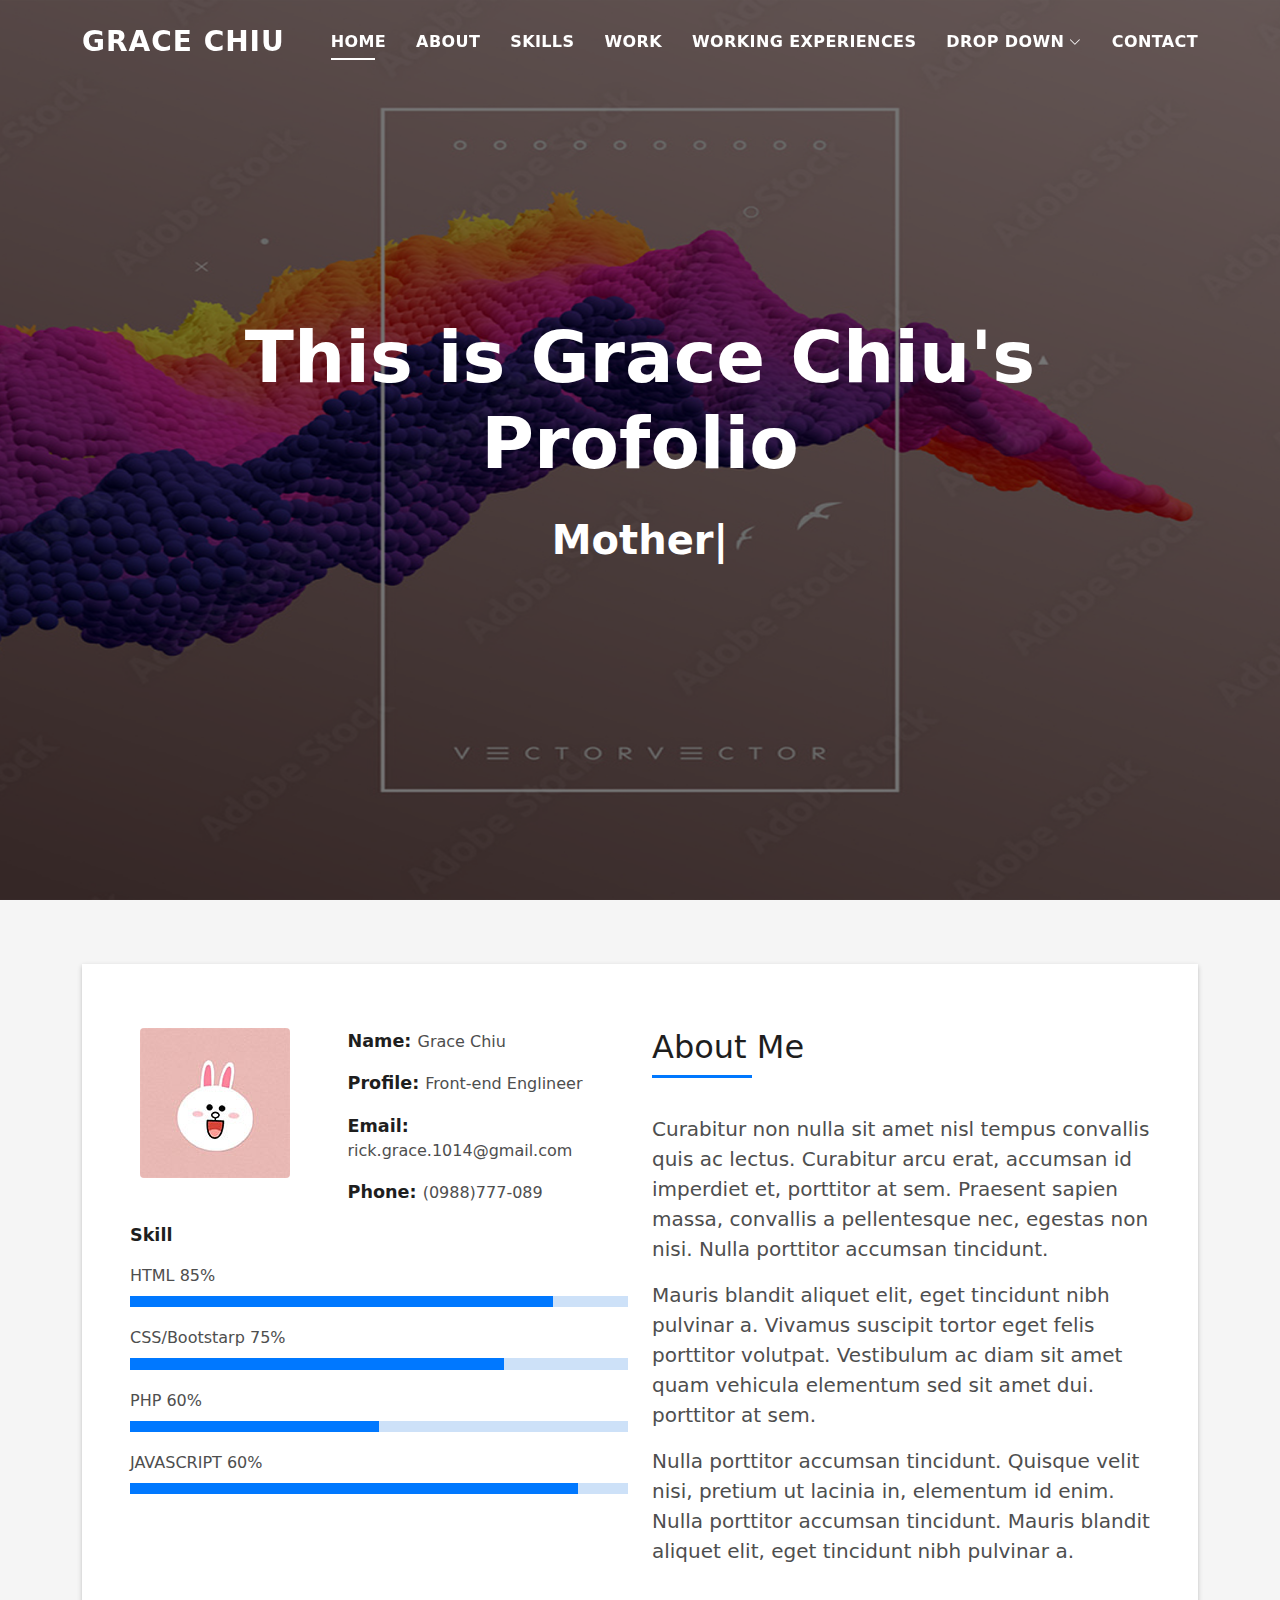
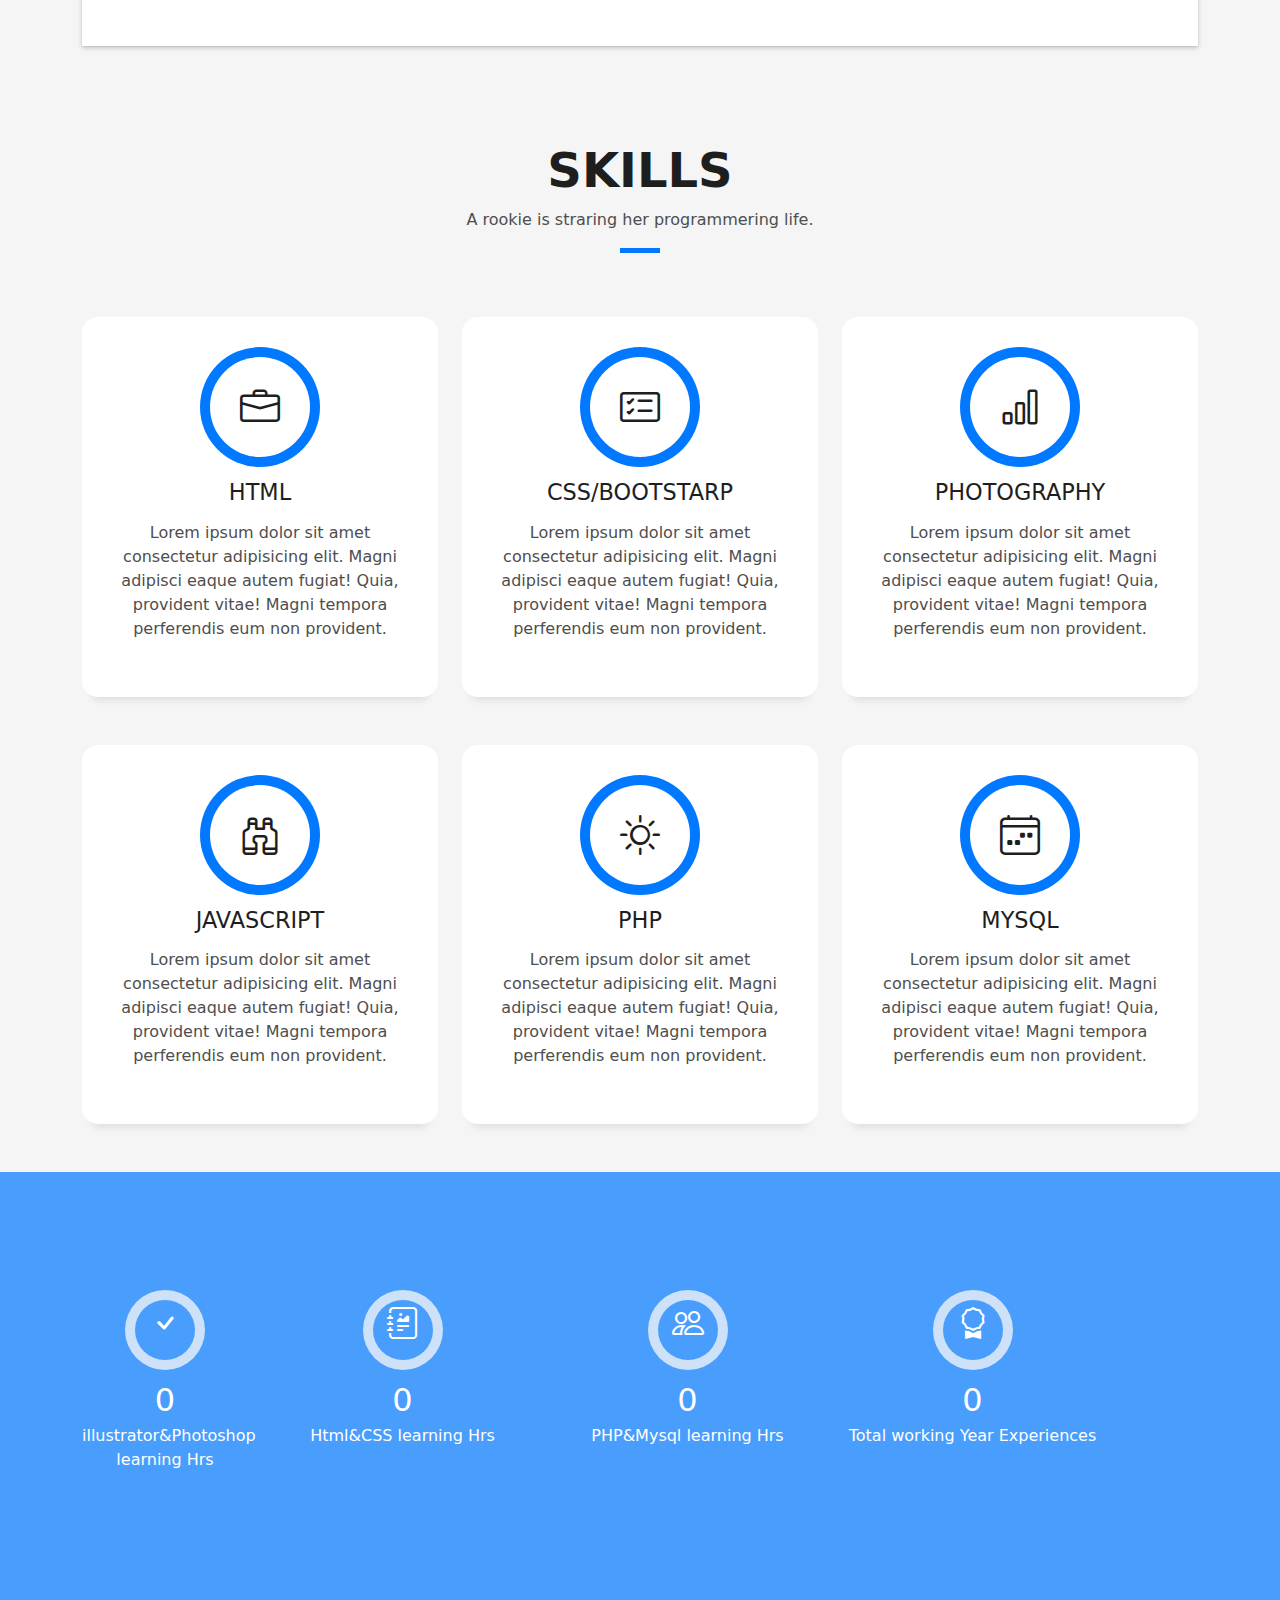
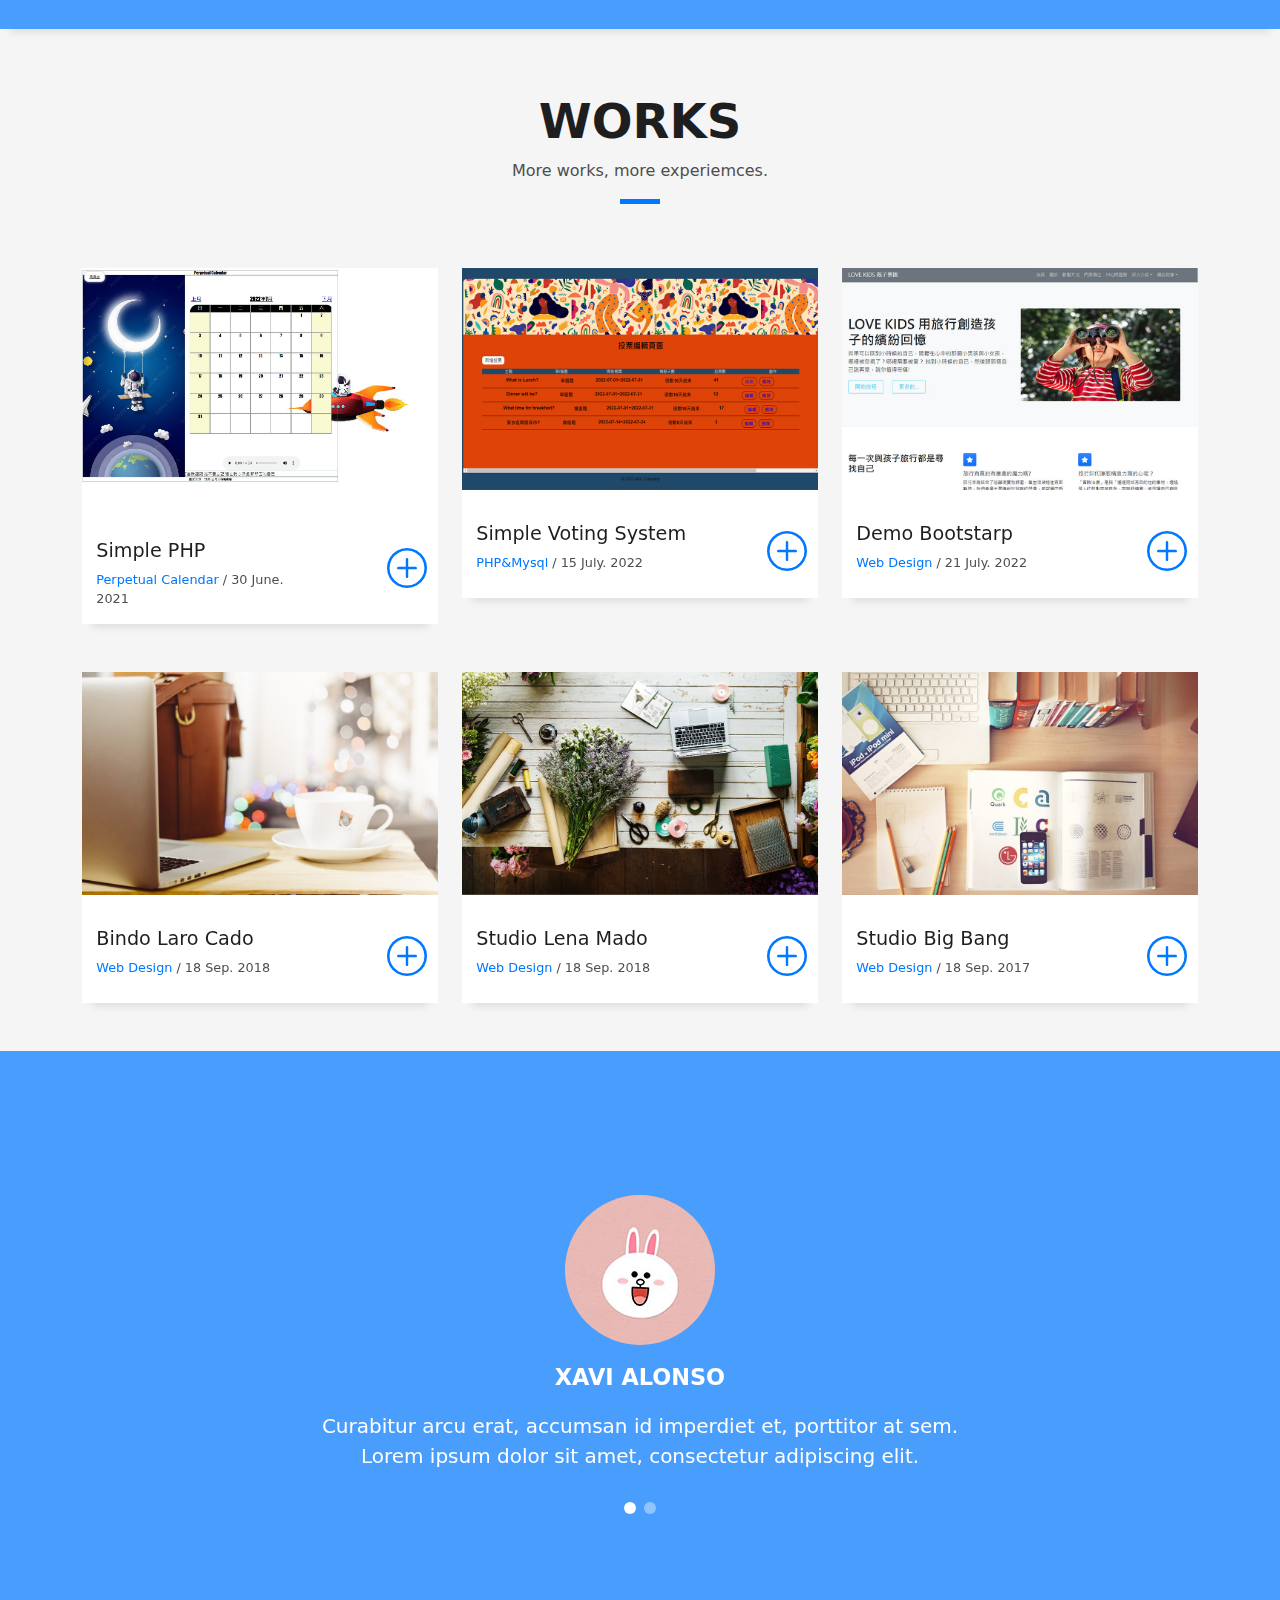
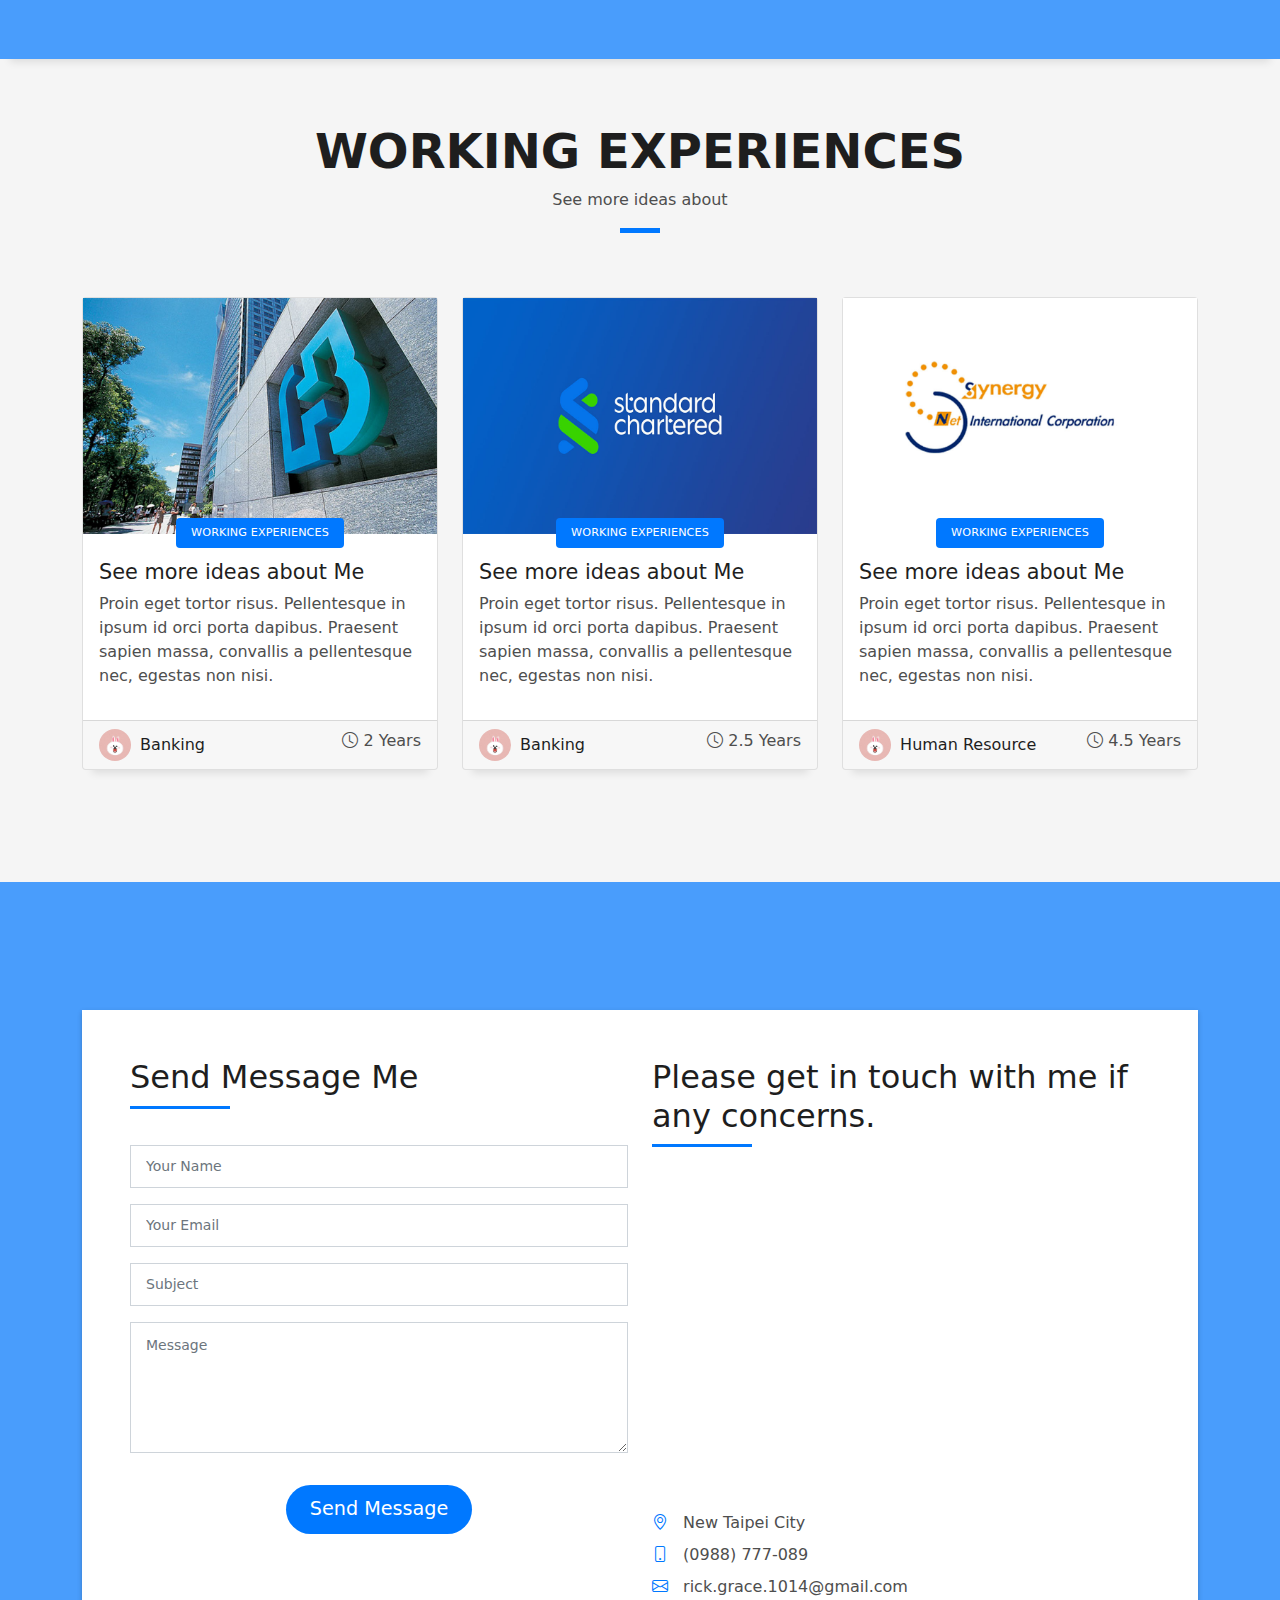
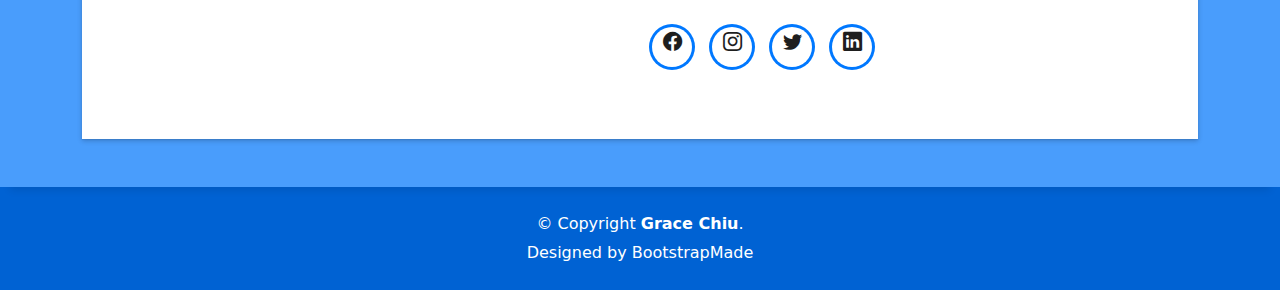
==== commit 030a4b41: "add work area" ====
--- a/index.html
+++ b/index.html
@@ -354,7 +354,7 @@
               <div class="work-content">
                 <div class="row">
                   <div class="col-sm-8">
-                    <h2 class="w-title"></h2>
+                    <h2 class="w-title">Simple PHP</h2>
                     <div class="w-more">
                       <span class="w-ctegory">Perpetual Calendar</span> / <span class="w-date">30 June. 2021</span>
                     </div>
@@ -396,15 +396,15 @@
             <div class="work-box">
               <a href="assets/img/work-3.jpg" data-gallery="portfolioGallery" class="portfolio-lightbox">
                 <div class="work-img">
-                  <img src="assets/img/work-3.jpg" alt="" class="img-fluid">
+                  <img src="assets/img/work-03.jpg" alt="" class="img-fluid">
                 </div>
               </a>
               <div class="work-content">
                 <div class="row">
                   <div class="col-sm-8">
-                    <h2 class="w-title">Mavrito Lana Dere</h2>
+                    <h2 class="w-title">Demo Bootstarp</h2>
                     <div class="w-more">
-                      <span class="w-ctegory">Web Design</span> / <span class="w-date">18 Sep. 2018</span>
+                      <span class="w-ctegory">Web Design</span> / <span class="w-date">21 July. 2022</span>
                     </div>
                   </div>
                   <div class="col-sm-4">
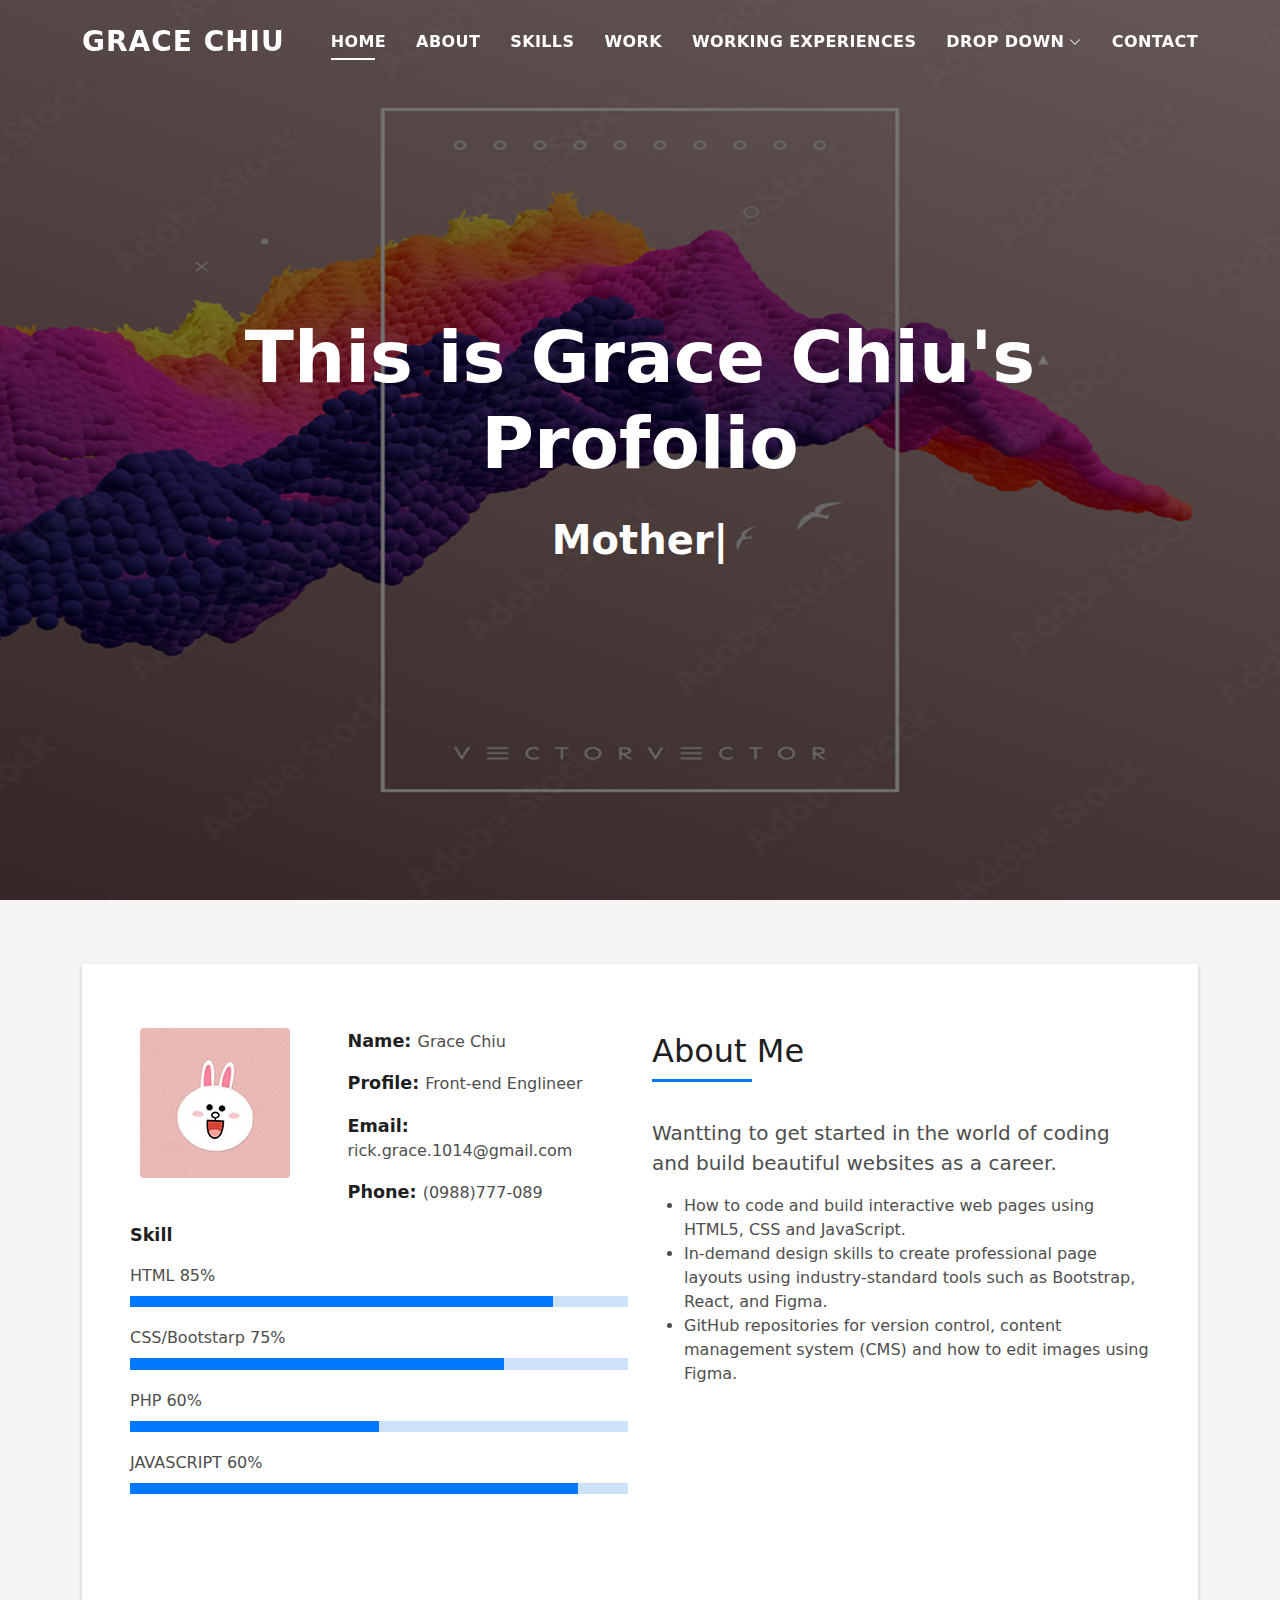
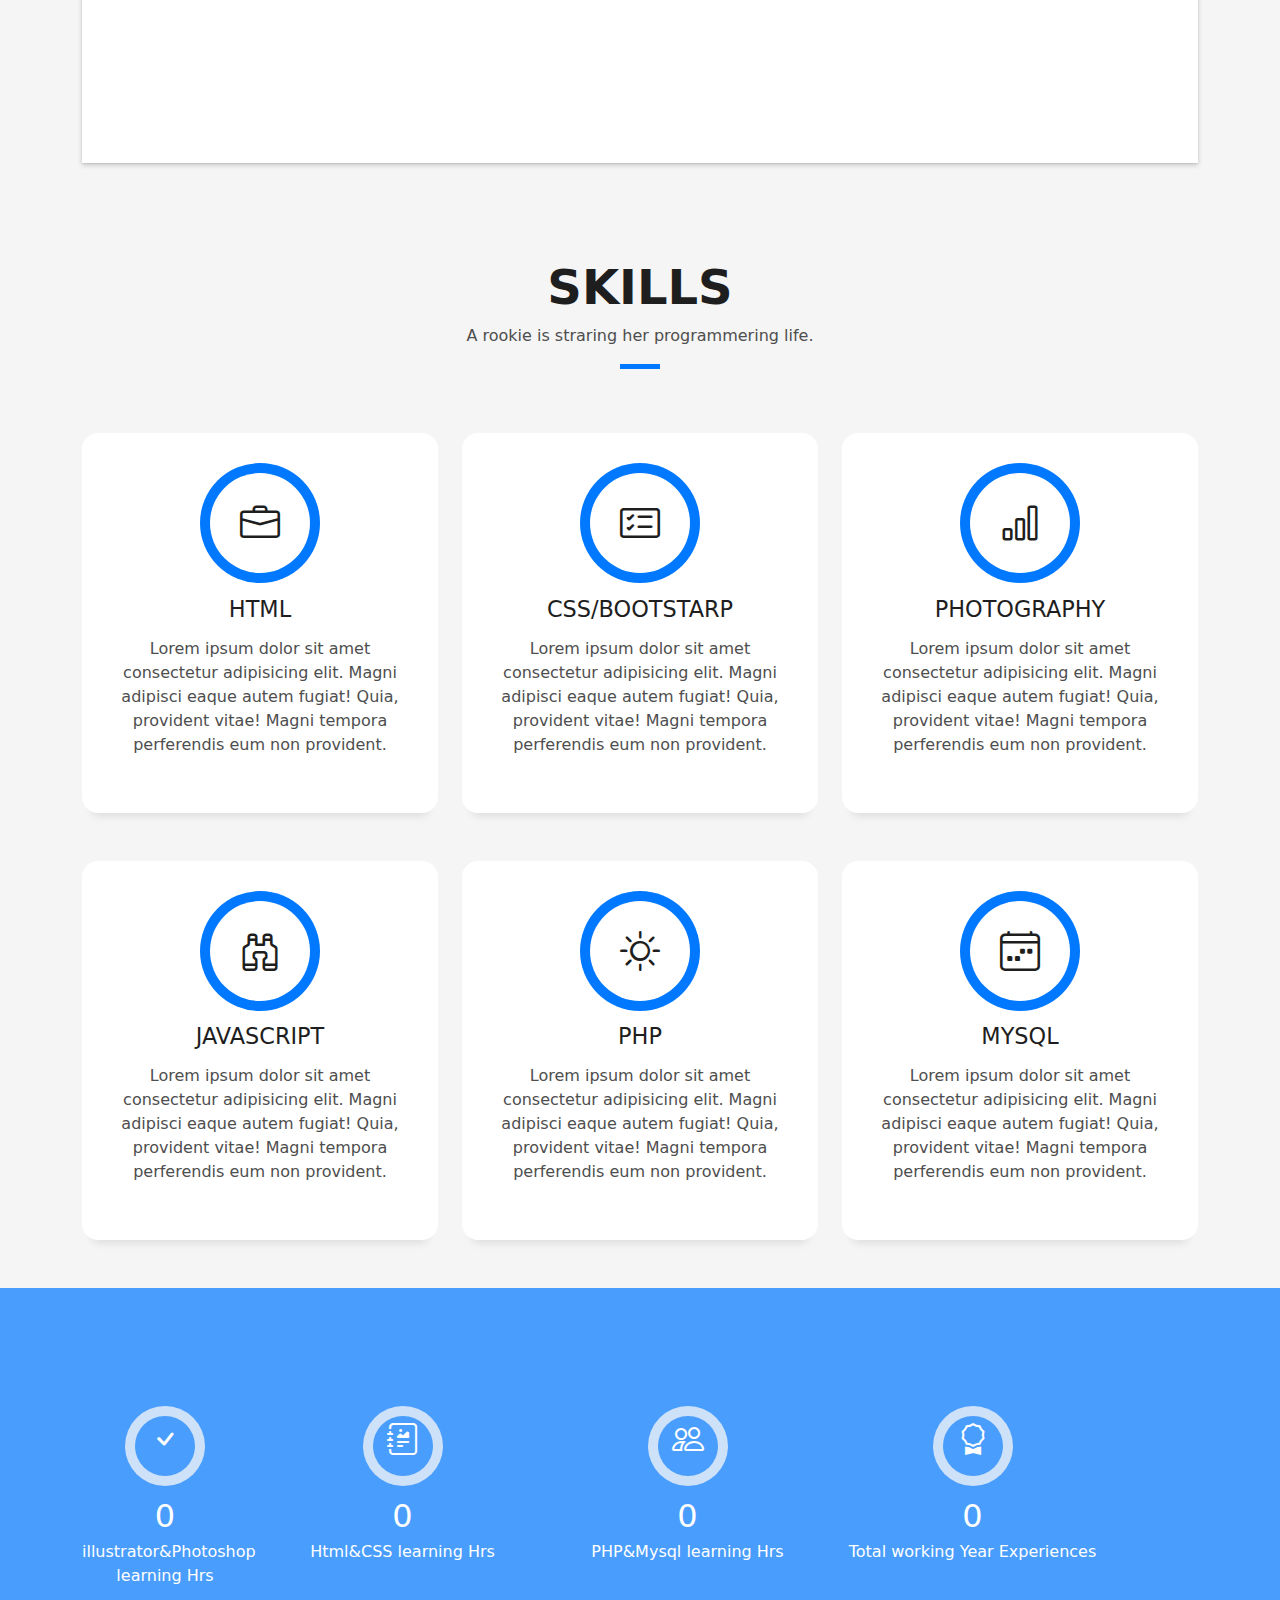
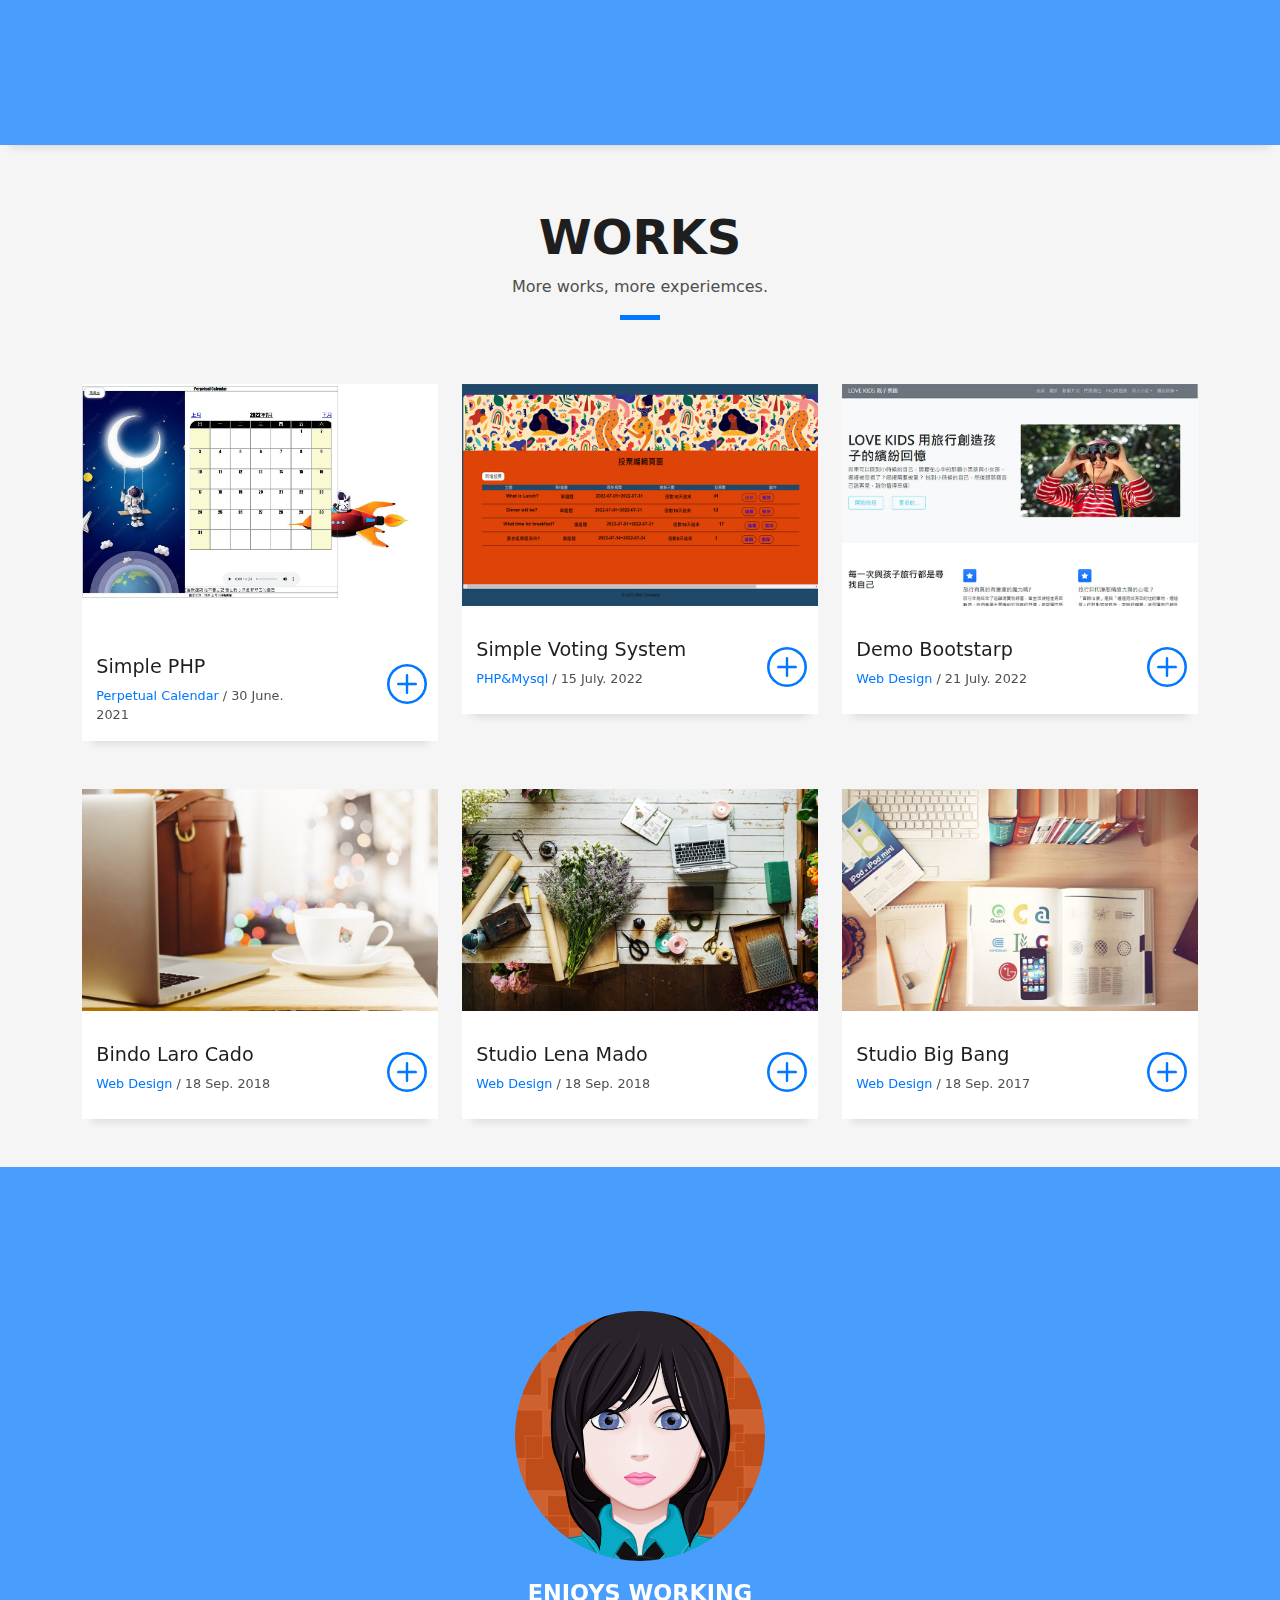
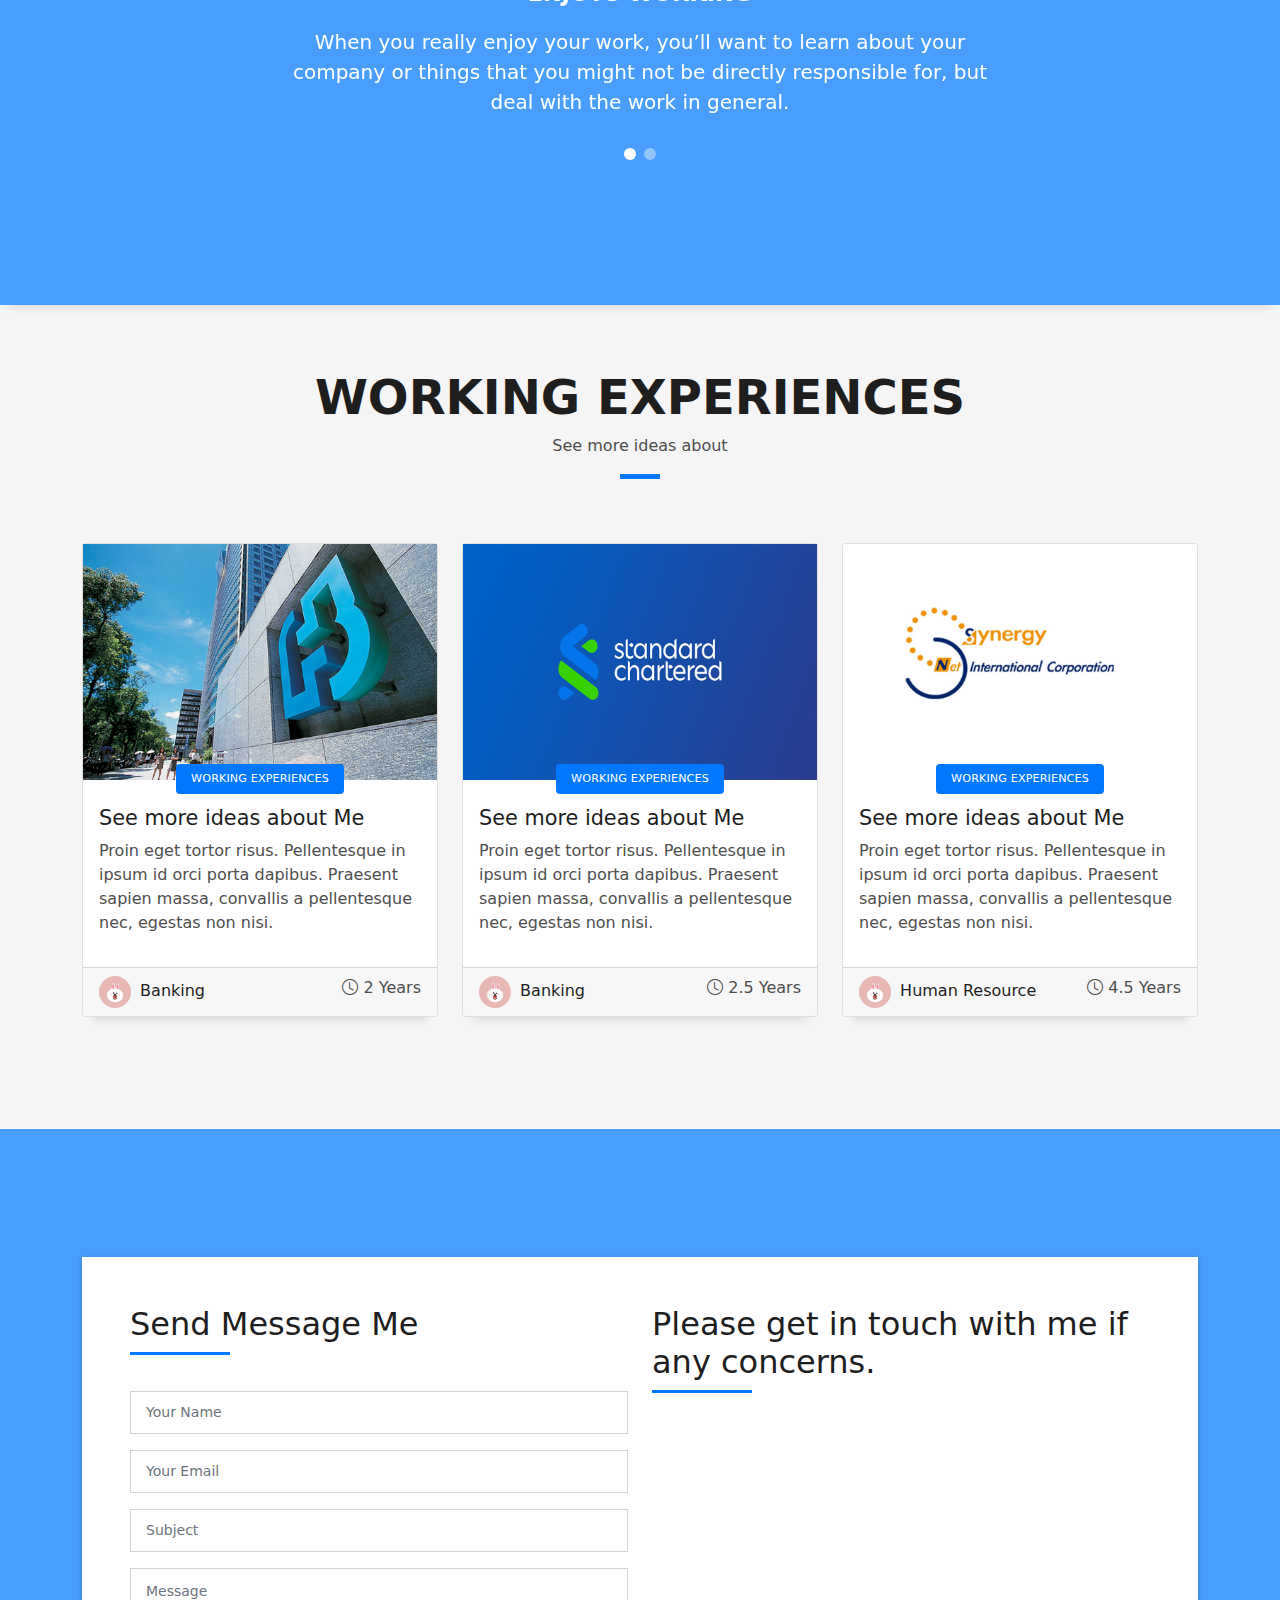
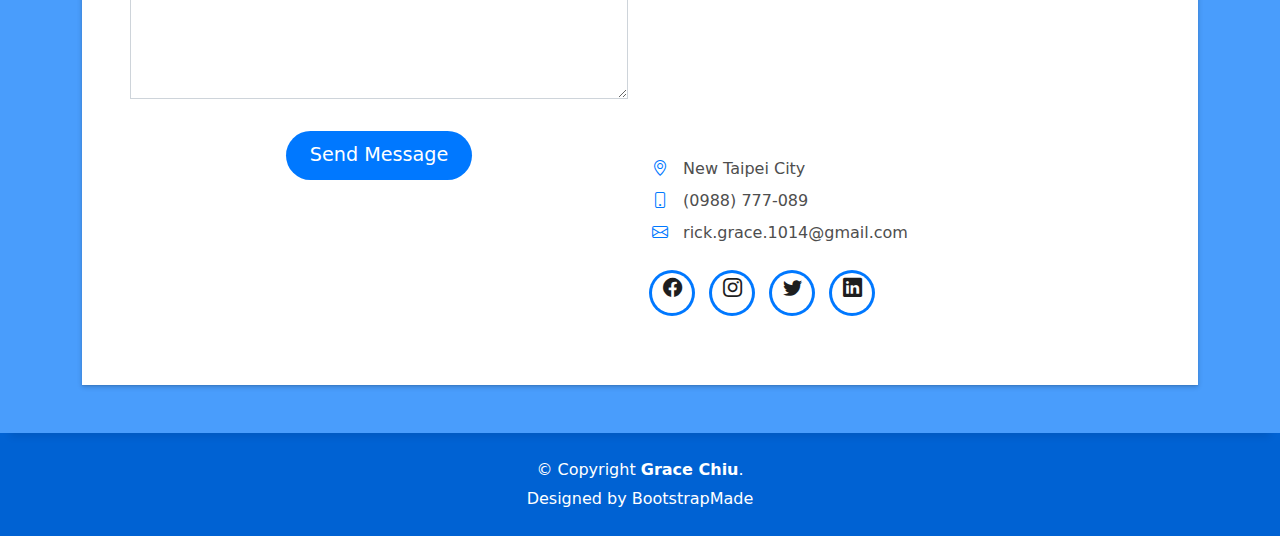
==== commit d96b1c80: "更新頭像" ====
--- a/index.html
+++ b/index.html
@@ -7,6 +7,23 @@
   <title>Portfolio - GRACE CHIU</title>
   <meta content="" name="description">
   <meta content="" name="keywords">
+  <style>
+    .videobox {
+    position: relative;
+    width: 100%;
+    height: 0;
+    padding-bottom: 56.25%;
+    }
+
+.videobox iframe {
+    position: absolute;
+    top: 0;
+    left: 0;
+    width: 100%;
+    height: 100%;
+}
+  </style>
+
 
   <!-- Favicons -->
   <link href="assets/img/favicon_2.png" rel="icon">
@@ -20,7 +37,7 @@
 
   <!-- Template Main CSS File -->
   <link href="assets/css/style.css" rel="stylesheet">
-
+ 
   <!-- =======================================================
   * Template Name: DevFolio - v4.7.1
   * Template URL: https://bootstrapmade.com/devfolio-bootstrap-portfolio-html-template/
@@ -132,27 +149,27 @@
                   </div>
                 </div>
                 <div class="col-md-6">
-                  <div class="about-me pt-4 pt-md-0">
+                  <div class="about-me pt-4 pt-md-1">
                     <div class="title-box-2">
                       <h5 class="title-left">
                         About Me
                       </h5>
                     </div>
                     <p class="lead">
-                      Curabitur non nulla sit amet nisl tempus convallis quis ac lectus. Curabitur arcu erat, accumsan id
-                      imperdiet et, porttitor
-                      at sem. Praesent sapien massa, convallis a pellentesque nec, egestas non nisi. Nulla
-                      porttitor accumsan tincidunt.
+                      Wantting to get started in the world of coding and build beautiful websites as a career.
                     </p>
                     <p class="lead">
-                      Mauris blandit aliquet elit, eget tincidunt nibh pulvinar a. Vivamus suscipit tortor eget felis
-                      porttitor volutpat. Vestibulum
-                      ac diam sit amet quam vehicula elementum sed sit amet dui. porttitor at sem.
                     </p>
                     <p class="lead">
-                      Nulla porttitor accumsan tincidunt. Quisque velit nisi, pretium ut lacinia in, elementum id enim.
-                      Nulla porttitor accumsan
-                      tincidunt. Mauris blandit aliquet elit, eget tincidunt nibh pulvinar a.
+                      <ul>
+                      <li>How to code and build interactive web pages using HTML5, CSS and JavaScript.</li>
+                      <li>In-demand design skills to create professional page layouts using industry-standard tools such as Bootstrap, React, and Figma. </li>
+                      <li>GitHub repositories for version control, content management system (CMS) and how to edit images using Figma. </li>
+                      <!-- <li>Will enjoy to work with a team, as a highly cooperative person.</li> -->
+                      </ul>
+                      <div class="videobox">
+                      <iframe width="" height="" src="https://www.youtube.com/embed/5l_GDjTS9XA" title="YouTube video player" frameborder="0" allow="accelerometer; autoplay; clipboard-write; encrypted-media; gyroscope; picture-in-picture" allowfullscreen></iframe>      
+                      </div>
                     </p>
                   </div>
                 </div>
@@ -506,13 +523,13 @@
                 <div class="swiper-slide">
                   <div class="testimonial-box">
                     <div class="author-test">
-                      <img src="assets/img/head-1.jpg" alt="" class="rounded-circle b-shadow-a">
-                      <span class="author">Xavi Alonso</span>
+                      <img src="assets/img/head-3.png" alt="" class="rounded-circle b-shadow-a">
+                      <span class="author">Enjoys working</span>
                     </div>
                     <div class="content-test">
                       <p class="description lead">
-                        Curabitur arcu erat, accumsan id imperdiet et, porttitor at sem. Lorem ipsum dolor sit amet,
-                        consectetur adipiscing elit.
+                        When you really enjoy your work, you’ll want to learn about your company or things that you might not be directly responsible for, 
+                        but deal with the work in general.
                       </p>
                     </div>
                   </div>
@@ -521,13 +538,12 @@
                 <div class="swiper-slide">
                   <div class="testimonial-box">
                     <div class="author-test">
-                      <img src="assets/img/head-1.jpg" alt="" class="rounded-circle b-shadow-a">
-                      <span class="author">Marta Socrate</span>
+                      <img src="assets/img/head-2.png" alt="" class="rounded-circle b-shadow-a">
+                      <span class="author">Enjoys Life</span>
                     </div>
                     <div class="content-test">
                       <p class="description lead">
-                        Curabitur arcu erat, accumsan id imperdiet et, porttitor at sem. Lorem ipsum dolor sit amet,
-                        consectetur adipiscing elit.
+                        Loving nothing more than to plan out every detail of my trip before leave, and travels can help me thinking and find my adventure.
                       </p>
                     </div>
                   </div>
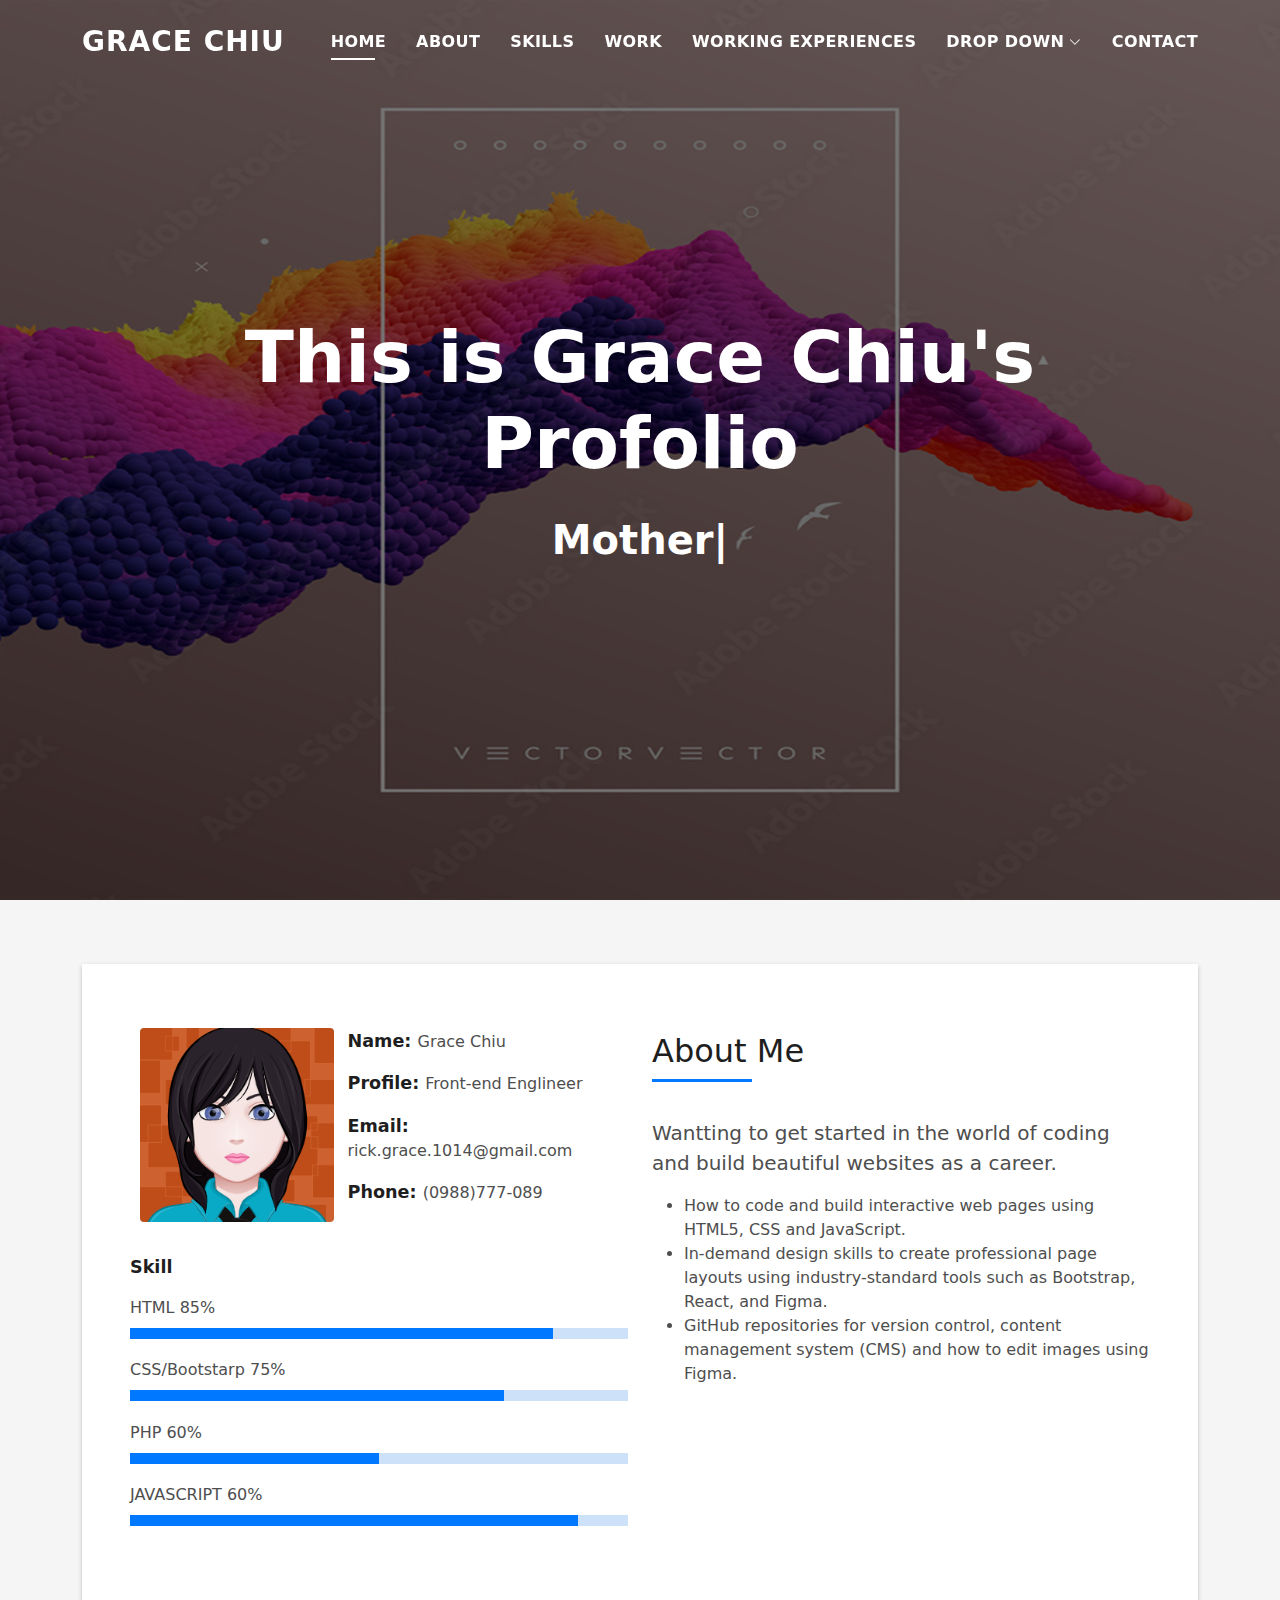
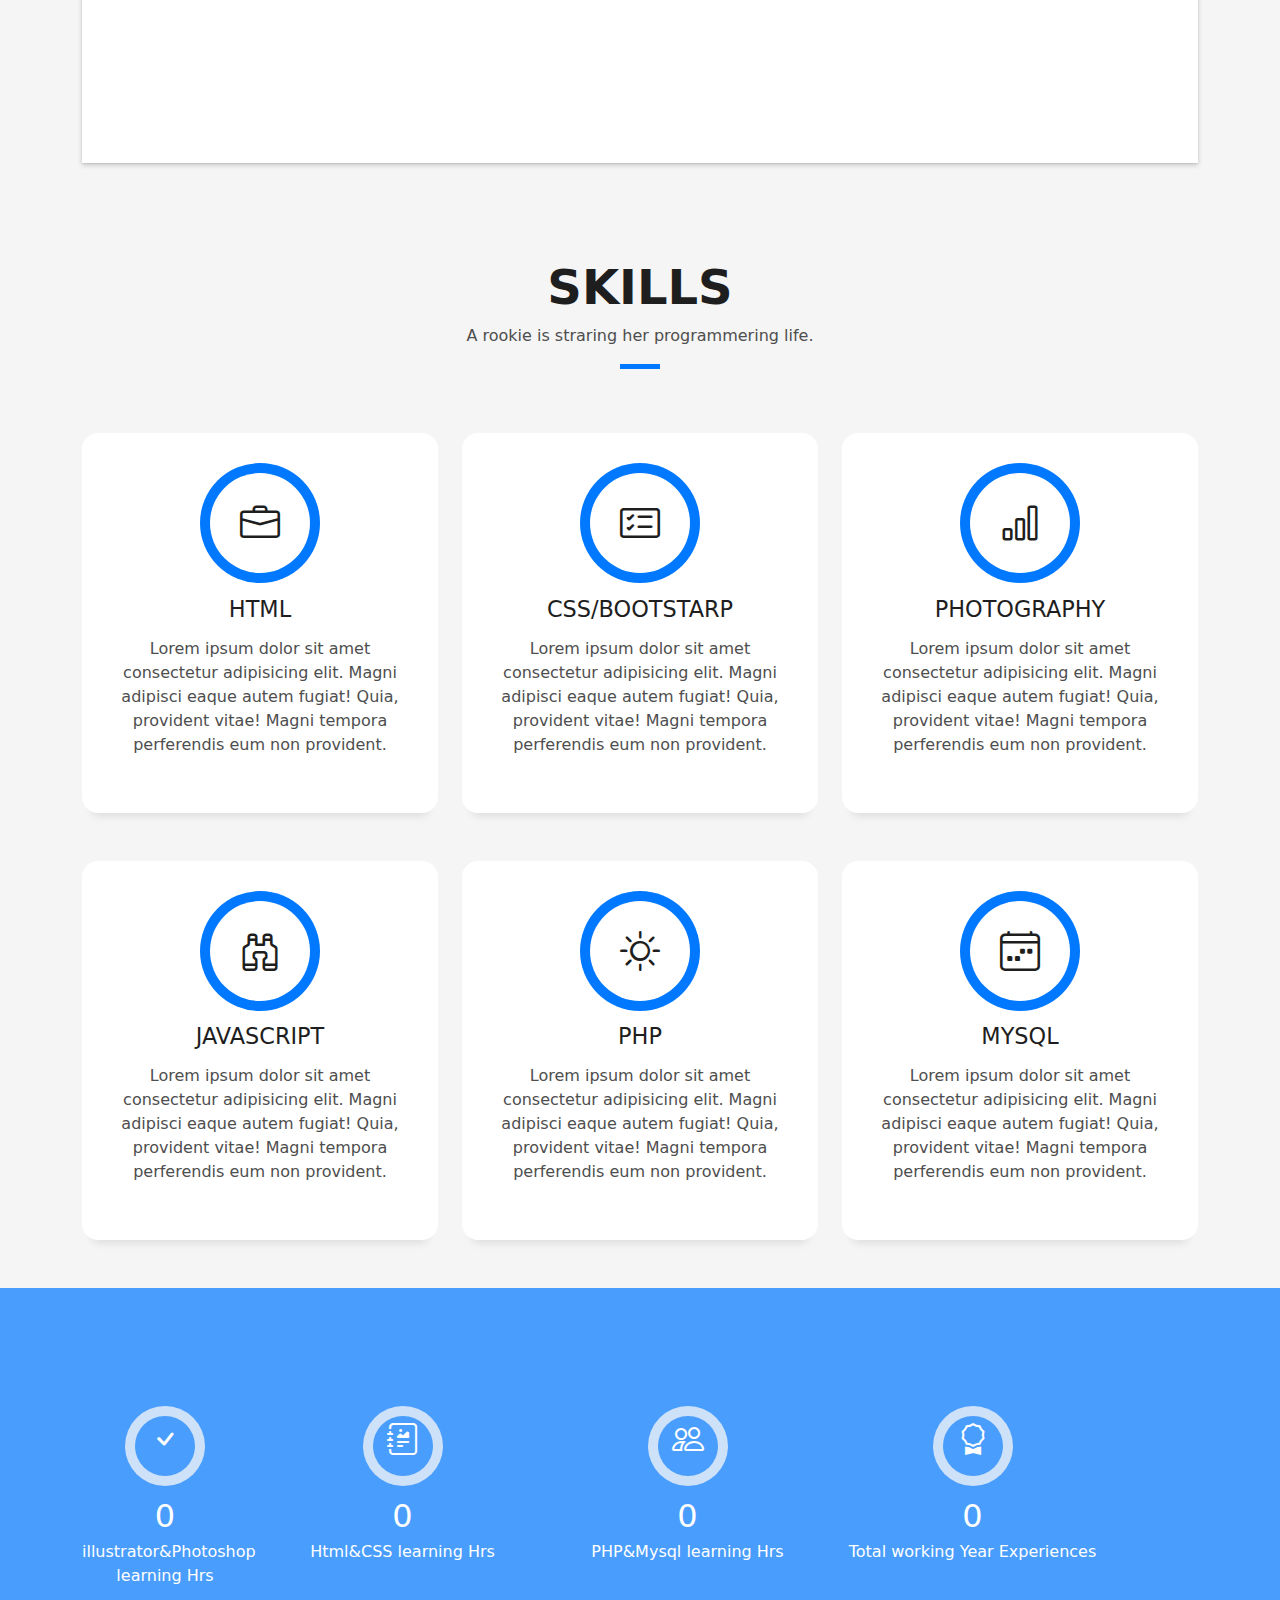
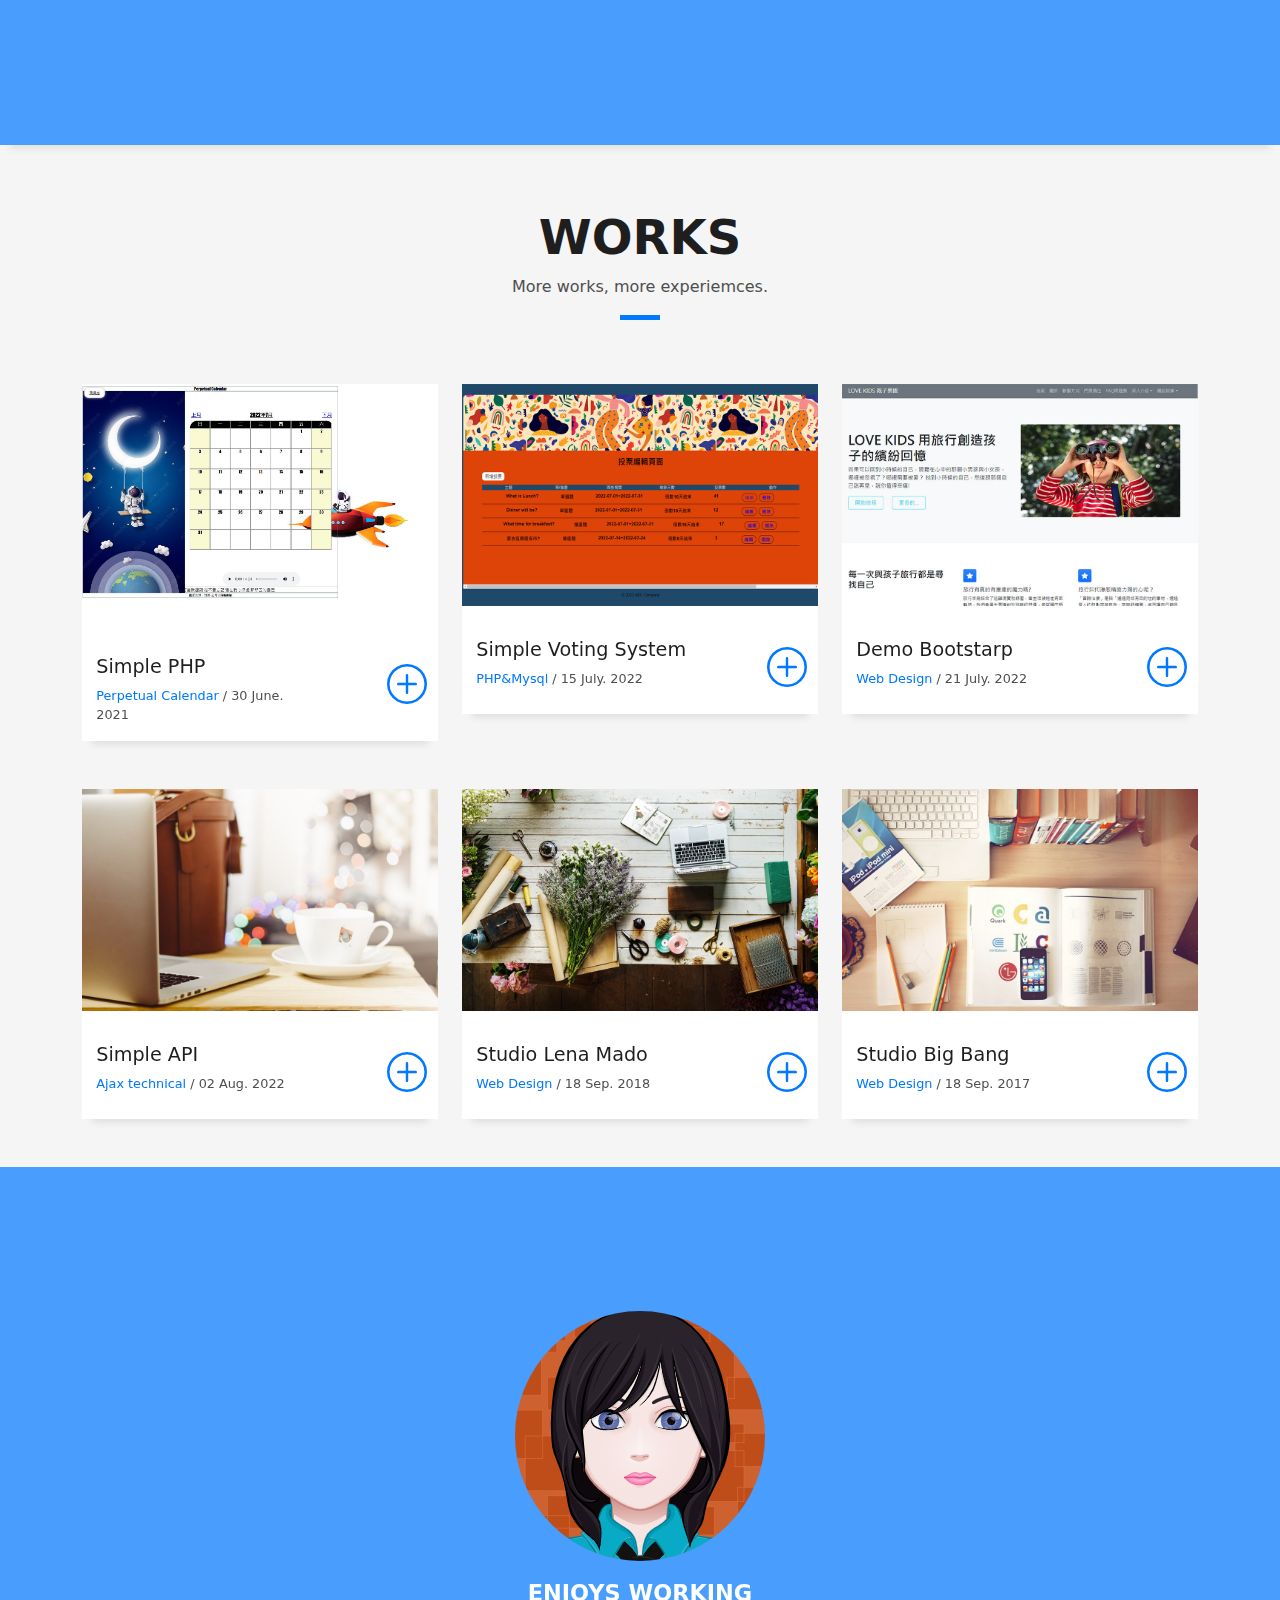
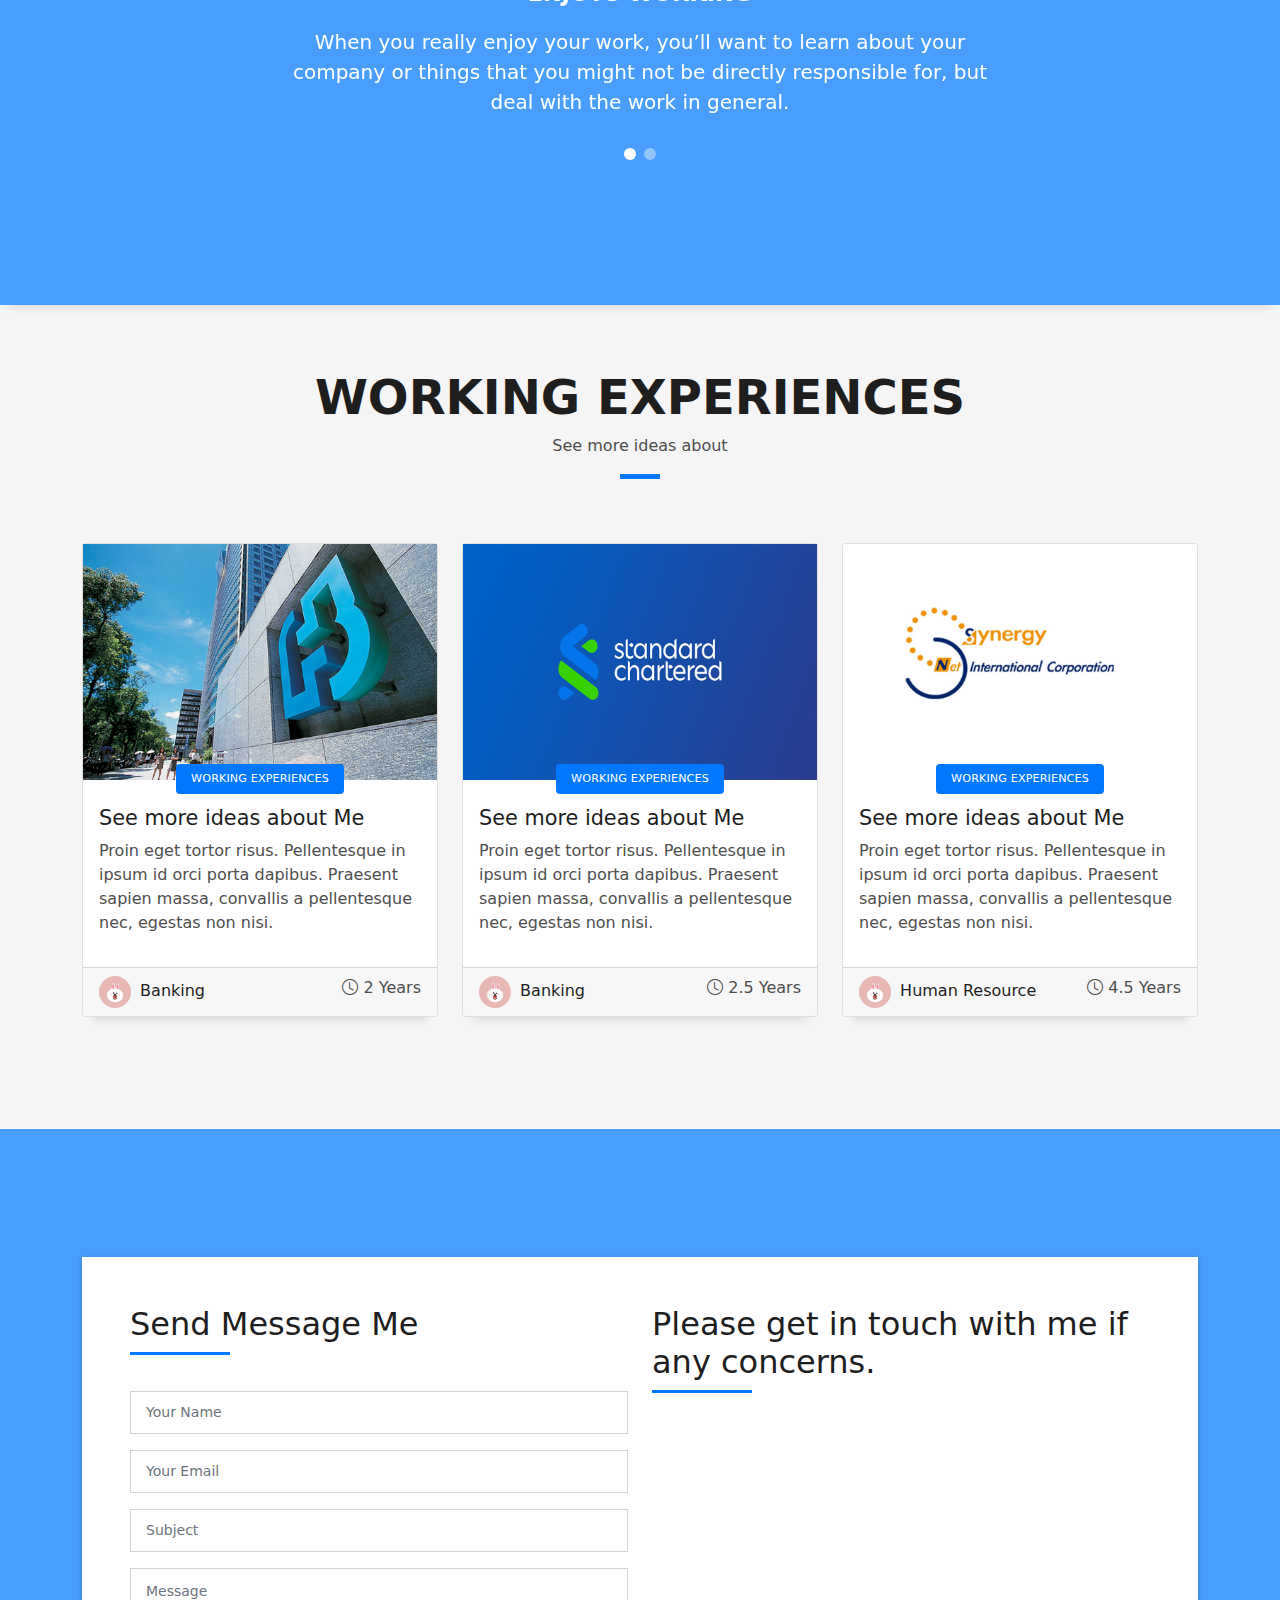
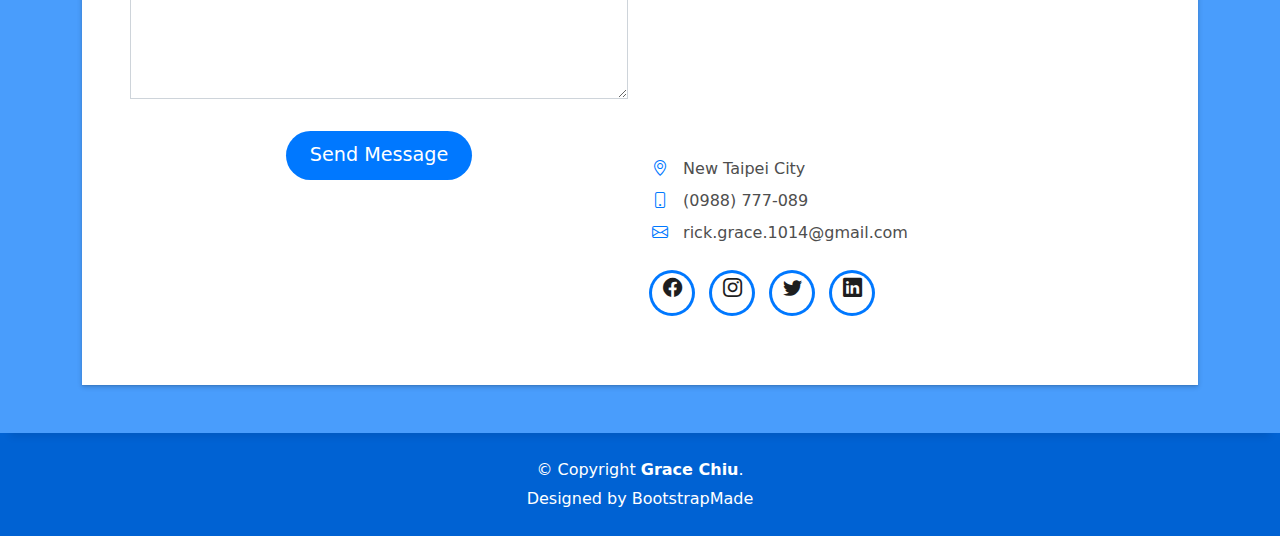
==== commit d7e88f10: "修改內容" ====
--- a/index.html
+++ b/index.html
@@ -116,7 +116,7 @@
                   <div class="row">
                     <div class="col-sm-6 col-md-5">
                       <div class="about-img">
-                        <img src="assets/img/head-1.jpg" class="img-fluid rounded b-shadow-a" alt="">
+                        <img src="assets/img/head-3.png" class="img-fluid rounded b-shadow-a" alt="">
                       </div>
                     </div>
                     <div class="col-sm-6 col-md-7">
@@ -443,14 +443,14 @@
               <div class="work-content">
                 <div class="row">
                   <div class="col-sm-8">
-                    <h2 class="w-title">Bindo Laro Cado</h2>
+                    <h2 class="w-title">Simple API </h2>
                     <div class="w-more">
-                      <span class="w-ctegory">Web Design</span> / <span class="w-date">18 Sep. 2018</span>
+                      <span class="w-ctegory">Ajax technical</span> / <span class="w-date">02 Aug. 2022</span>
                     </div>
                   </div>
                   <div class="col-sm-4">
                     <div class="w-like">
-                      <a href="portfolio-details.html"> <span class="bi bi-plus-circle"></span></a>
+                      <a href="./API/api.html"> <span class="bi bi-plus-circle"></span></a>
                     </div>
                   </div>
                 </div>
@@ -474,7 +474,7 @@
                   </div>
                   <div class="col-sm-4">
                     <div class="w-like">
-                      <a href="portfolio-details.html"> <span class="bi bi-plus-circle"></span></a>
+                      <a href="01.html"> <span class="bi bi-plus-circle"></span></a>
                     </div>
                   </div>
                 </div>
@@ -498,7 +498,7 @@
                   </div>
                   <div class="col-sm-4">
                     <div class="w-like">
-                      <a href="portfolio-details.html"> <span class="bi bi-plus-circle"></span></a>
+                      <a href=""> <span class="bi bi-plus-circle"></span></a>
                     </div>
                   </div>
                 </div>
@@ -580,7 +580,7 @@
           <div class="col-md-4">
             <div class="card card-blog">
               <div class="card-img">
-                <a href="blog-single.html"><img src="assets/img/post-01.jpg" alt="" class="img-fluid"></a>
+                <a href=""><img src="assets/img/post-01.jpg" alt="" class="img-fluid"></a>
               </div>
               <div class="card-body">
                 <div class="card-category-box">
@@ -611,7 +611,7 @@
           <div class="col-md-4">
             <div class="card card-blog">
               <div class="card-img">
-                <a href="blog-single.html"><img src="assets/img/post-02.jpg" alt="" class="img-fluid"></a>
+                <a href=""><img src="assets/img/post-02.jpg" alt="" class="img-fluid"></a>
               </div>
               <div class="card-body">
                 <div class="card-category-box">
@@ -642,7 +642,7 @@
           <div class="col-md-4">
             <div class="card card-blog">
               <div class="card-img">
-                <a href="blog-single.html"><img src="assets/img/post-03.jpg" alt="" class="img-fluid"></a>
+                <a href=""><img src="assets/img/post-03.jpg" alt="" class="img-fluid"></a>
               </div>
               <div class="card-body">
                 <div class="card-category-box">
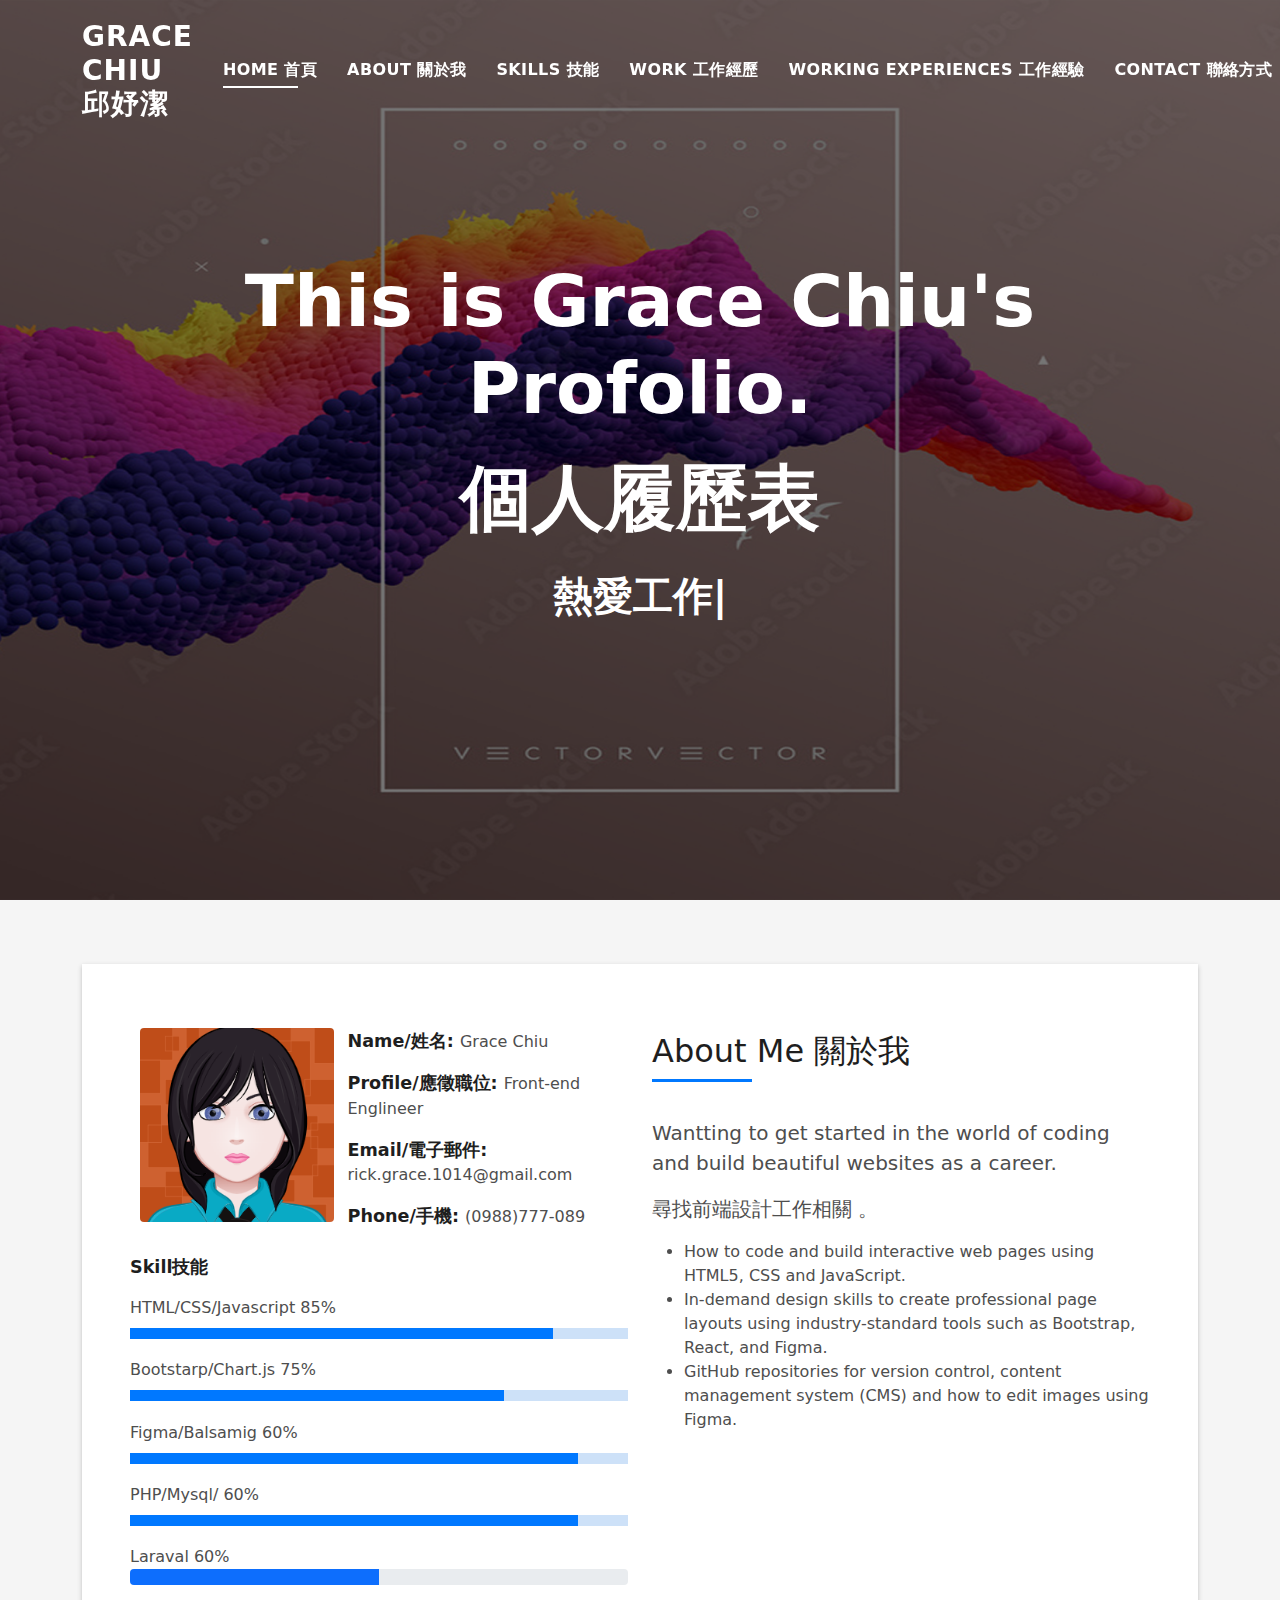
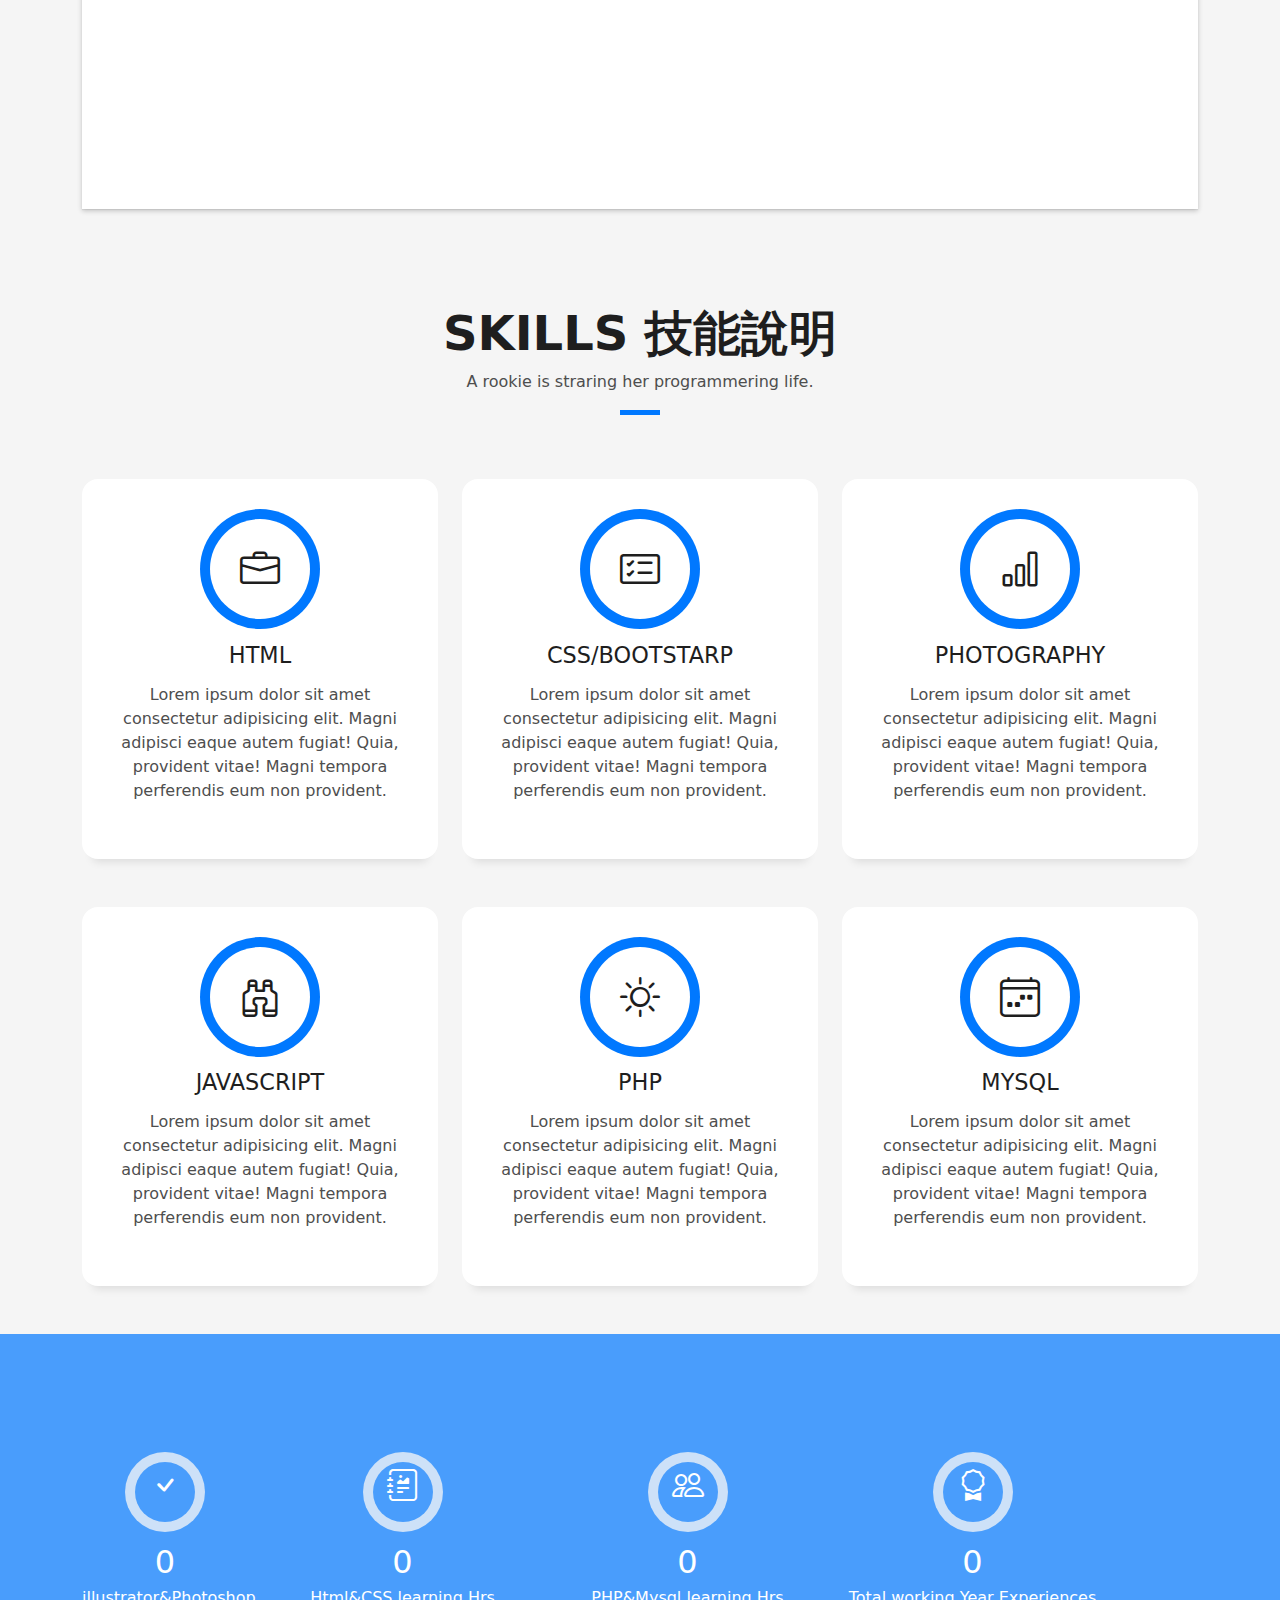
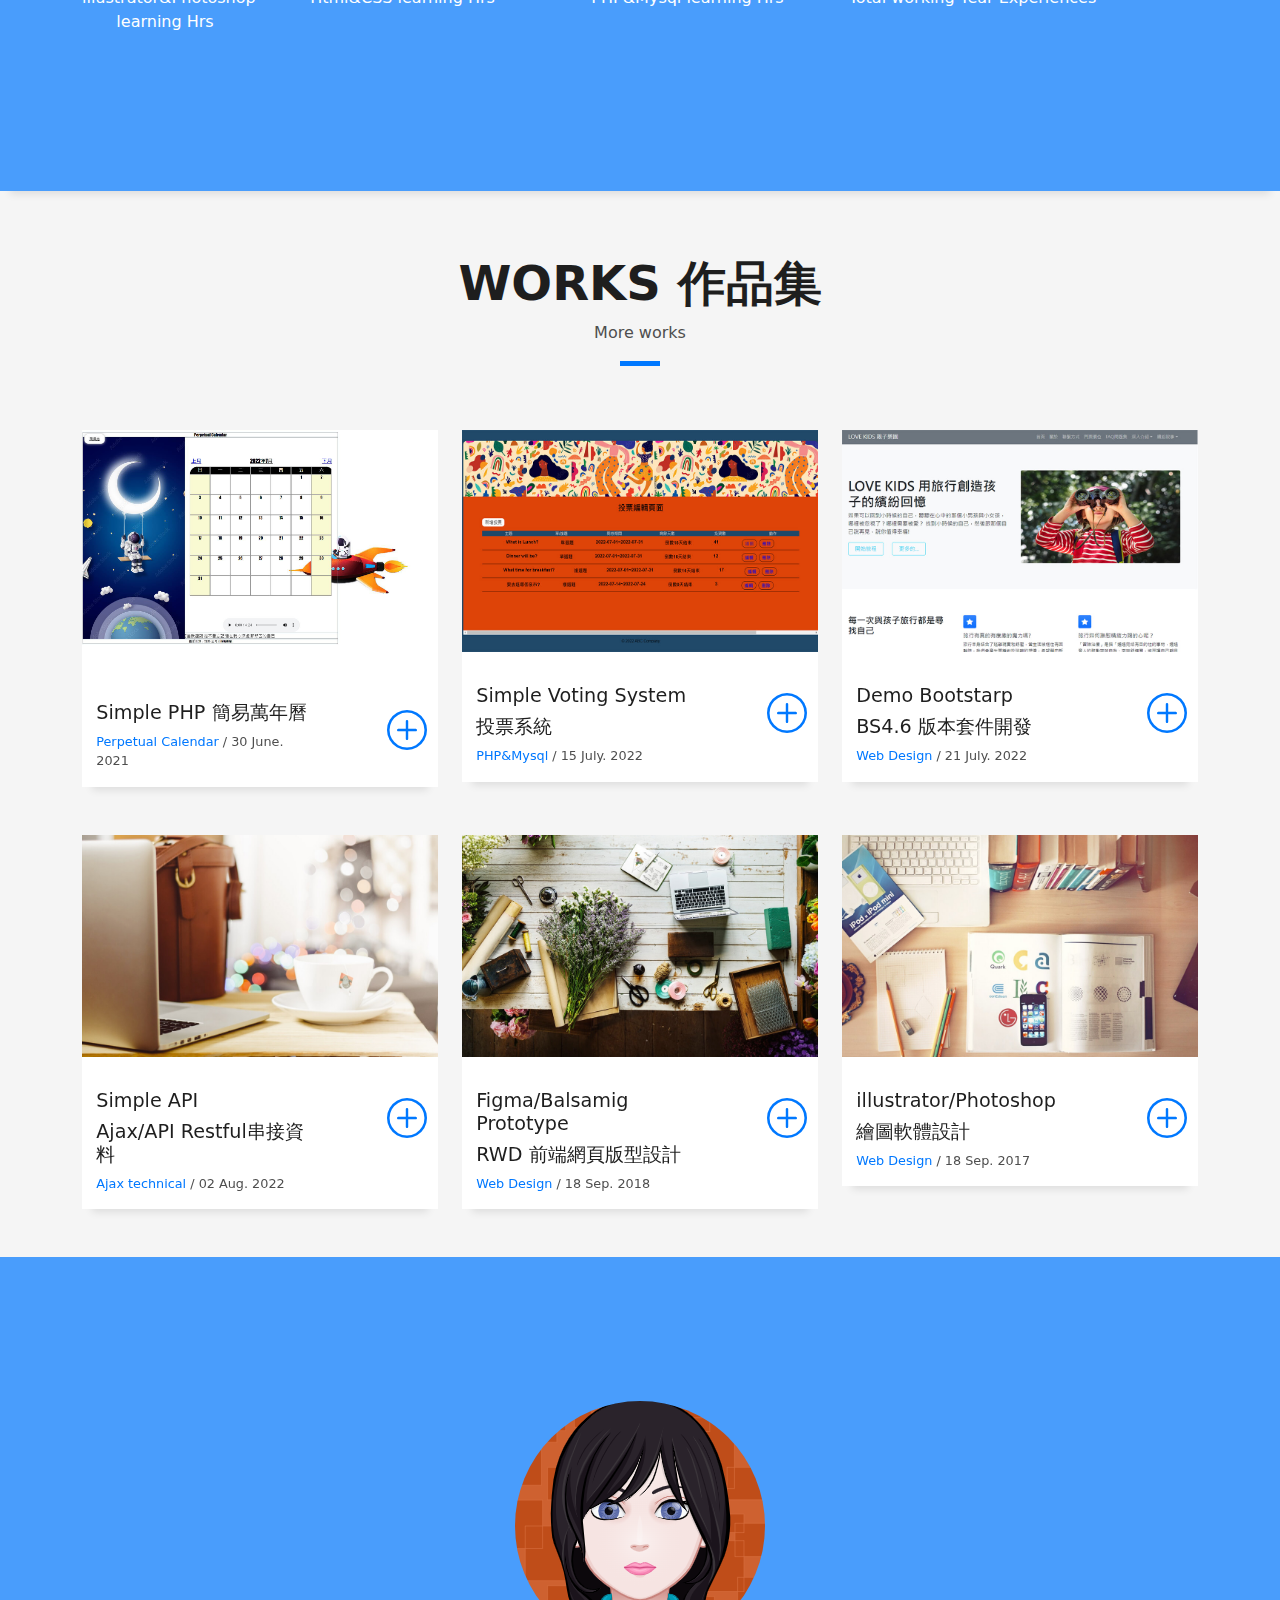
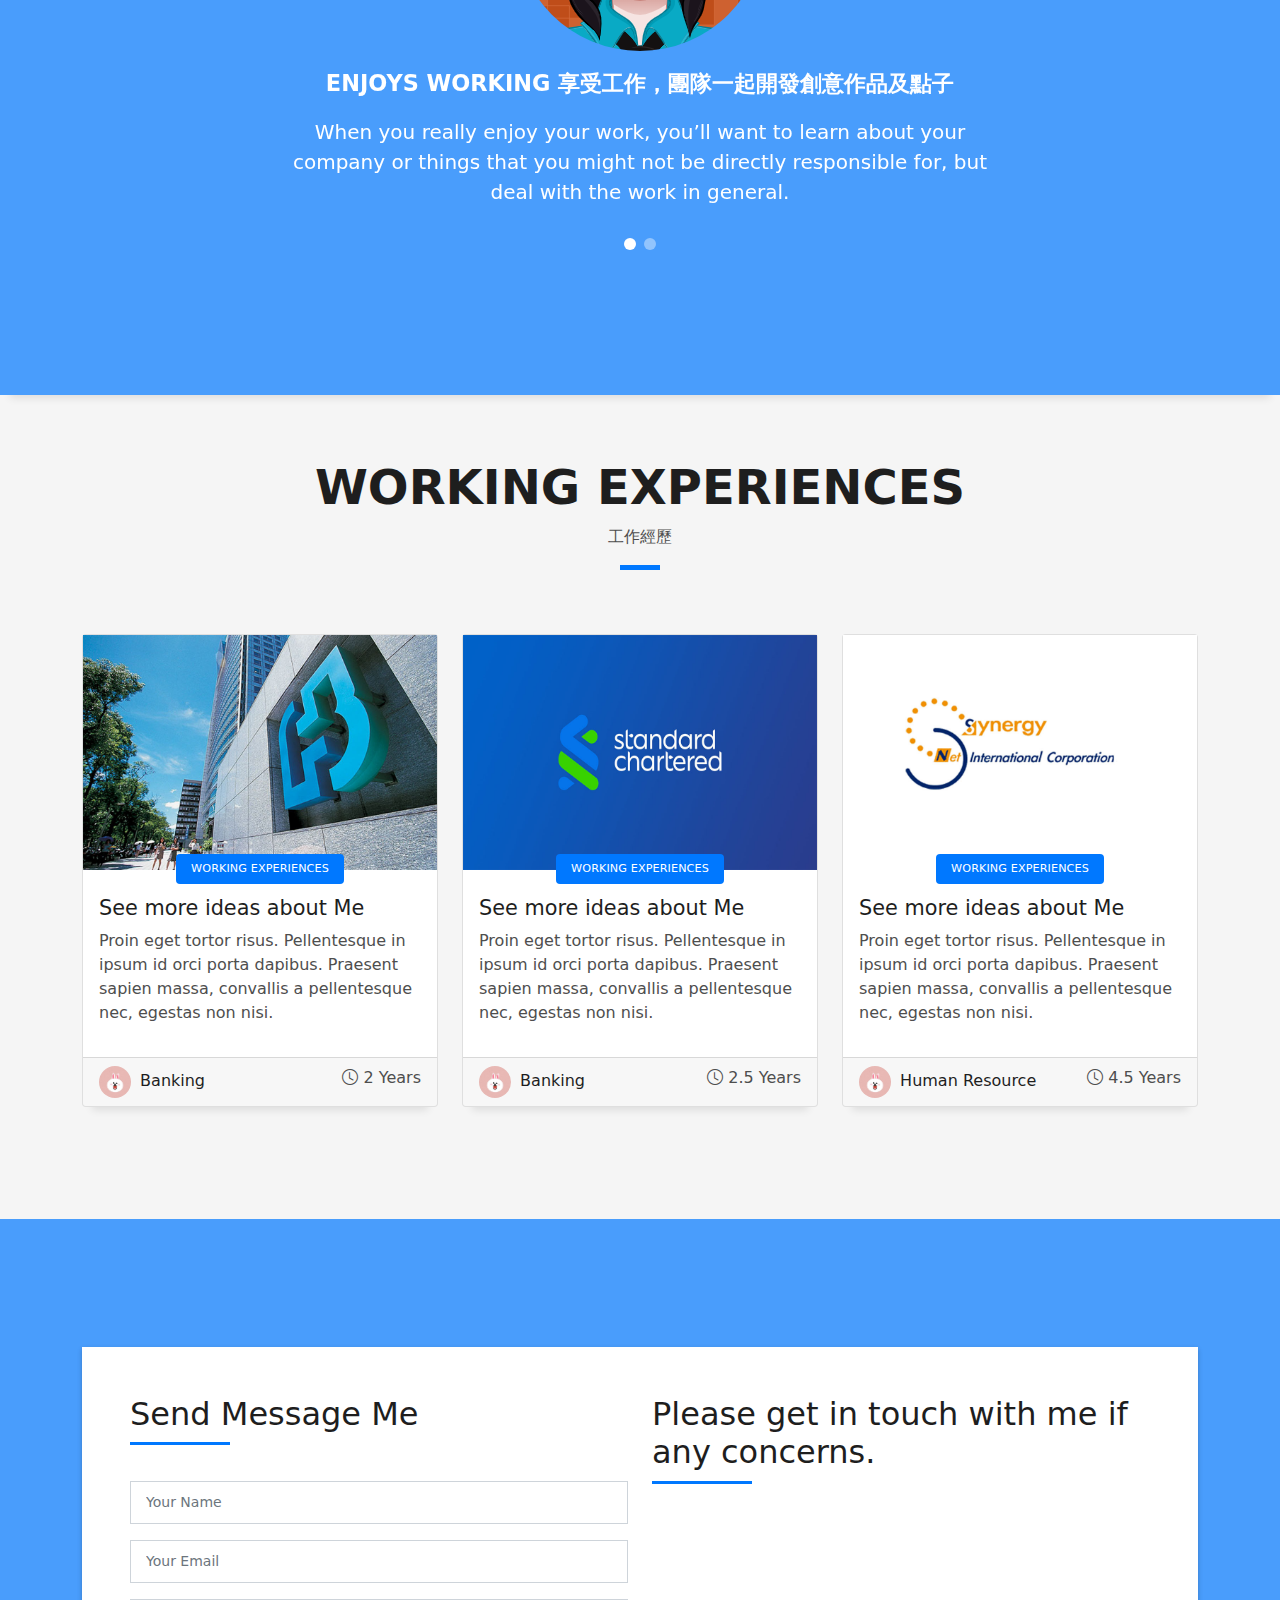
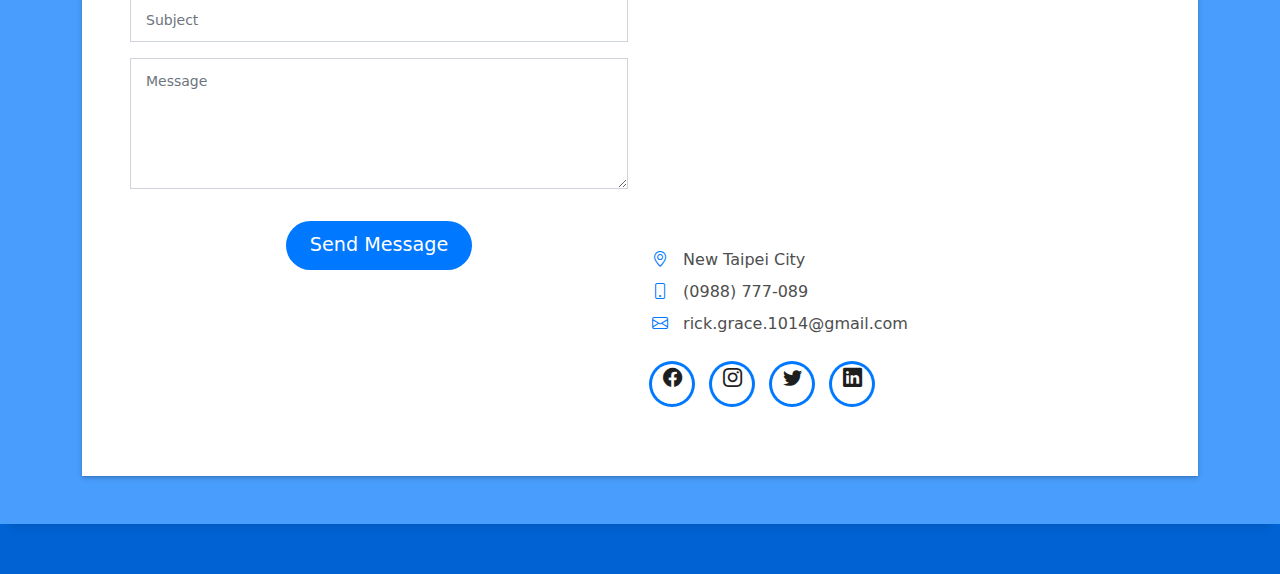
==== commit ef9e9b71: "更新版本" ====
--- a/index.html
+++ b/index.html
@@ -52,18 +52,18 @@
   <header id="header" class="fixed-top">
     <div class="container d-flex align-items-center justify-content-between">
 
-      <h1 class="logo"><a href="index.html">GRACE CHIU</a></h1>
+      <h1 class="logo"><a href="index.html">GRACE CHIU 邱妤潔</a></h1>
       <!-- Uncomment below if you prefer to use an image logo -->
       <!-- <a href="index.html" class="logo"><img src="assets/img/logo.png" alt="" class="img-fluid"></a>-->
 
       <nav id="navbar" class="navbar">
         <ul>
-          <li><a class="nav-link scrollto active" href="#hero">Home</a></li>
-          <li><a class="nav-link scrollto" href="#about">About</a></li>
-          <li><a class="nav-link scrollto" href="#services">Skills</a></li>
-          <li><a class="nav-link scrollto " href="#work">Work</a></li>
-          <li><a class="nav-link scrollto " href="#blog">Working Experiences</a></li>
-          <li class="dropdown"><a href="#"><span>Drop Down</span> <i class="bi bi-chevron-down"></i></a>
+          <li><a class="nav-link scrollto active" href="#hero">Home 首頁</a></li>
+          <li><a class="nav-link scrollto" href="#about">About 關於我</a></li>
+          <li><a class="nav-link scrollto" href="#services">Skills 技能</a></li>
+          <li><a class="nav-link scrollto " href="#work">Work 工作經歷</a></li>
+          <li><a class="nav-link scrollto " href="#blog">Working Experiences 工作經驗</a></li>
+          <!-- <li class="dropdown"><a href="#"><span>Drop Down</span> <i class="bi bi-chevron-down"></i></a>
             <ul>
               <li><a href="#">Drop Down 1</a></li>
               <li class="dropdown"><a href="#"><span>Deep Drop Down</span> <i class="bi bi-chevron-right"></i></a>
@@ -79,8 +79,8 @@
               <li><a href="#">Drop Down 3</a></li>
               <li><a href="#">Drop Down 4</a></li>
             </ul>
-          </li>
-          <li><a class="nav-link scrollto" href="#contact">Contact</a></li>
+          </li> -->
+          <li><a class="nav-link scrollto" href="#contact">Contact 聯絡方式</a></li>
         </ul>
         <i class="bi bi-list mobile-nav-toggle"></i>
       </nav><!-- .navbar -->
@@ -95,8 +95,10 @@
       <div class="table-cell">
         <div class="container">
           <!--<p class="display-6 color-d">Hello, world!</p>-->
-          <h1 class="hero-title mb-4">This is Grace Chiu's Profolio</h1>
-          <p class="hero-subtitle"><span class="typed" data-typed-items="Mother, Front-end Engineer, Freelancer, Programmer"></span></p>
+          <h1 class="hero-title mb-4">This is Grace Chiu's Profolio.</h1>
+          <h1 class="hero-title mb-4">個人履歷表</h1>
+          <!-- <p class="hero-subtitle"><span class="typed" data-typed-items="Mother, Front-end Engineer, Freelancer, Programmer"></span></p> -->
+          <p class="hero-subtitle"><span class="typed" data-typed-items="熱愛工作, 享受生活, 前端設計, 語法程式開發"></span></p>
           <!-- <p class="pt-3"><a class="btn btn-primary btn js-scroll px-4" href="#about" role="button">Learn More</a></p> -->
         </div>
       </div>
@@ -121,42 +123,50 @@
                     </div>
                     <div class="col-sm-6 col-md-7">
                       <div class="about-info">
-                        <p><span class="title-s">Name: </span> <span>Grace Chiu</span></p>
-                        <p><span class="title-s">Profile: </span> <span>Front-end Englineer</span></p>
-                        <p><span class="title-s">Email: </span><span>rick.grace.1014@gmail.com</span></p>
-                        <p><span class="title-s">Phone: </span> <span>(0988)777-089</span></p>
+                        <p><span class="title-s">Name/姓名: </span> <span>Grace Chiu</span></p>
+                        <p><span class="title-s">Profile/應徵職位: </span> <span>Front-end Englineer</span></p>
+                        <p><span class="title-s">Email/電子郵件: </span><span>rick.grace.1014@gmail.com</span></p>
+                        <p><span class="title-s">Phone/手機: </span> <span>(0988)777-089</span></p>
                       </div>
                     </div>
                   </div>
                   <div class="skill-mf">
-                    <p class="title-s">Skill</p>
-                    <span>HTML</span> <span class="pull-right">85%</span>
+                    <p class="title-s">Skill技能</p>
+                    <span>HTML/CSS/Javascript</span> <span class="pull-right">85%</span>
                     <div class="progress">
                       <div class="progress-bar" role="progressbar" style="width: 85%;" aria-valuenow="85" aria-valuemin="0" aria-valuemax="100"></div>
                     </div>
-                    <span>CSS/Bootstarp</span> <span class="pull-right">75%</span>
+                    <span>Bootstarp/Chart.js</span> <span class="pull-right">75%</span>
                     <div class="progress">
                       <div class="progress-bar" role="progressbar" style="width: 75%" aria-valuenow="75" aria-valuemin="0" aria-valuemax="100"></div>
                     </div>
-                    <span>PHP</span> <span class="pull-right">60%</span>
-                    <div class="progress">
-                      <div class="progress-bar" role="progressbar" style="width: 50%" aria-valuenow="50" aria-valuemin="0" aria-valuemax="100"></div>
-                    </div>
-                    <span>JAVASCRIPT</span> <span class="pull-right">60%</span>
+                   
+                    <span>Figma/Balsamig</span> <span class="pull-right">60%</span>
                     <div class="progress">
                       <div class="progress-bar" role="progressbar" style="width: 90%" aria-valuenow="50" aria-valuemin="0" aria-valuemax="100"></div>
                     </div>
+                    <span>PHP/Mysql/</span> <span class="pull-right">60%</span>
+                    <div class="progress">
+                      <div class="progress-bar" role="progressbar" style="width: 90%" aria-valuenow="50" aria-valuemin="0" aria-valuemax="100"></div>
+                    </div>
+                  </div>
+                  <span>Laraval</span> <span class="pull-right">60%</span>
+                  <div class="progress">
+                    <div class="progress-bar" role="progressbar" style="width: 50%" aria-valuenow="50" aria-valuemin="0" aria-valuemax="100"></div>
                   </div>
                 </div>
                 <div class="col-md-6">
                   <div class="about-me pt-4 pt-md-1">
                     <div class="title-box-2">
-                      <h5 class="title-left">
-                        About Me
-                      </h5>
+                      <h6 class="title-left">
+                        About Me 關於我
+                      </h6>
                     </div>
                     <p class="lead">
                       Wantting to get started in the world of coding and build beautiful websites as a career.
+                    </p>
+                    <p class="lead">
+                      尋找前端設計工作相關 。
                     </p>
                     <p class="lead">
                     </p>
@@ -187,10 +197,10 @@
           <div class="col-sm-12">
             <div class="title-box text-center">
               <h3 class="title-a">
-                Skills
+                Skills 技能說明
               </h3>
               <p class="subtitle-a">
-                A rookie is straring her programmering life.
+                A rookie is straring her programmering life. 
               </p>
               <div class="line-mf"></div>
             </div>
@@ -351,10 +361,10 @@
           <div class="col-sm-12">
             <div class="title-box text-center">
               <h3 class="title-a">
-                Works
+                Works 作品集
               </h3>
               <p class="subtitle-a">
-                More works, more experiemces.
+                More works 
               </p>
               <div class="line-mf"></div>
             </div>
@@ -371,7 +381,7 @@
               <div class="work-content">
                 <div class="row">
                   <div class="col-sm-8">
-                    <h2 class="w-title">Simple PHP</h2>
+                    <h2 class="w-title">Simple PHP 簡易萬年曆</h2>
                     <div class="w-more">
                       <span class="w-ctegory">Perpetual Calendar</span> / <span class="w-date">30 June. 2021</span>
                     </div>
@@ -396,6 +406,7 @@
                 <div class="row">
                   <div class="col-sm-8">
                     <h2 class="w-title">Simple Voting System</h2>
+                    <h3 class="w-title">投票系統</h3>
                     <div class="w-more">
                       <span class="w-ctegory">PHP&Mysql</span> / <span class="w-date">15 July. 2022</span>
                     </div>
@@ -420,6 +431,7 @@
                 <div class="row">
                   <div class="col-sm-8">
                     <h2 class="w-title">Demo Bootstarp</h2>
+                    <h3 class="w-title">BS4.6 版本套件開發</h3>
                     <div class="w-more">
                       <span class="w-ctegory">Web Design</span> / <span class="w-date">21 July. 2022</span>
                     </div>
@@ -443,7 +455,8 @@
               <div class="work-content">
                 <div class="row">
                   <div class="col-sm-8">
-                    <h2 class="w-title">Simple API </h2>
+                    <h2 class="w-title">Simple API</h2>
+                    <h3 class="w-title">Ajax/API Restful串接資料</h3>
                     <div class="w-more">
                       <span class="w-ctegory">Ajax technical</span> / <span class="w-date">02 Aug. 2022</span>
                     </div>
@@ -467,7 +480,8 @@
               <div class="work-content">
                 <div class="row">
                   <div class="col-sm-8">
-                    <h2 class="w-title">Studio Lena Mado</h2>
+                    <h2 class="w-title">Figma/Balsamig Prototype</h2>
+                    <h3 class="w-title">RWD 前端網頁版型設計</h3>
                     <div class="w-more">
                       <span class="w-ctegory">Web Design</span> / <span class="w-date">18 Sep. 2018</span>
                     </div>
@@ -491,7 +505,8 @@
               <div class="work-content">
                 <div class="row">
                   <div class="col-sm-8">
-                    <h2 class="w-title">Studio Big Bang</h2>
+                    <h2 class="w-title">illustrator/Photoshop</h2>
+                    <h3 class="w-title">繪圖軟體設計</h3>
                     <div class="w-more">
                       <span class="w-ctegory">Web Design</span> / <span class="w-date">18 Sep. 2017</span>
                     </div>
@@ -524,7 +539,7 @@
                   <div class="testimonial-box">
                     <div class="author-test">
                       <img src="assets/img/head-3.png" alt="" class="rounded-circle b-shadow-a">
-                      <span class="author">Enjoys working</span>
+                      <span class="author">Enjoys working 享受工作，團隊一起開發創意作品及點子</span>
                     </div>
                     <div class="content-test">
                       <p class="description lead">
@@ -539,7 +554,7 @@
                   <div class="testimonial-box">
                     <div class="author-test">
                       <img src="assets/img/head-2.png" alt="" class="rounded-circle b-shadow-a">
-                      <span class="author">Enjoys Life</span>
+                      <span class="author">Enjoys Life 熱愛生活與旅行，尊重大自然生命</span>
                     </div>
                     <div class="content-test">
                       <p class="description lead">
@@ -570,7 +585,7 @@
                 Working Experiences
               </h3>
               <p class="subtitle-a">
-                See more ideas about
+                工作經歷
               </p>
               <div class="line-mf"></div>
             </div>
@@ -768,16 +783,8 @@
       <div class="row">
         <div class="col-sm-12">
           <div class="copyright-box">
-            <p class="copyright">&copy; Copyright <strong>Grace Chiu</strong>.</p>
-            <div class="credits">
-              <!--
-              All the links in the footer should remain intact.
-              You can delete the links only if you purchased the pro version.
-              Licensing information: https://bootstrapmade.com/license/
-              Purchase the pro version with working PHP/AJAX contact form: https://bootstrapmade.com/buy/?theme=DevFolio
-            -->
-              Designed by <a href="https://bootstrapmade.com/">BootstrapMade</a>
-            </div>
+            <!-- <p class="copyright">&copy; Copyright <strong>Grace Chiu</strong></p> -->
+            
           </div>
         </div>
       </div>
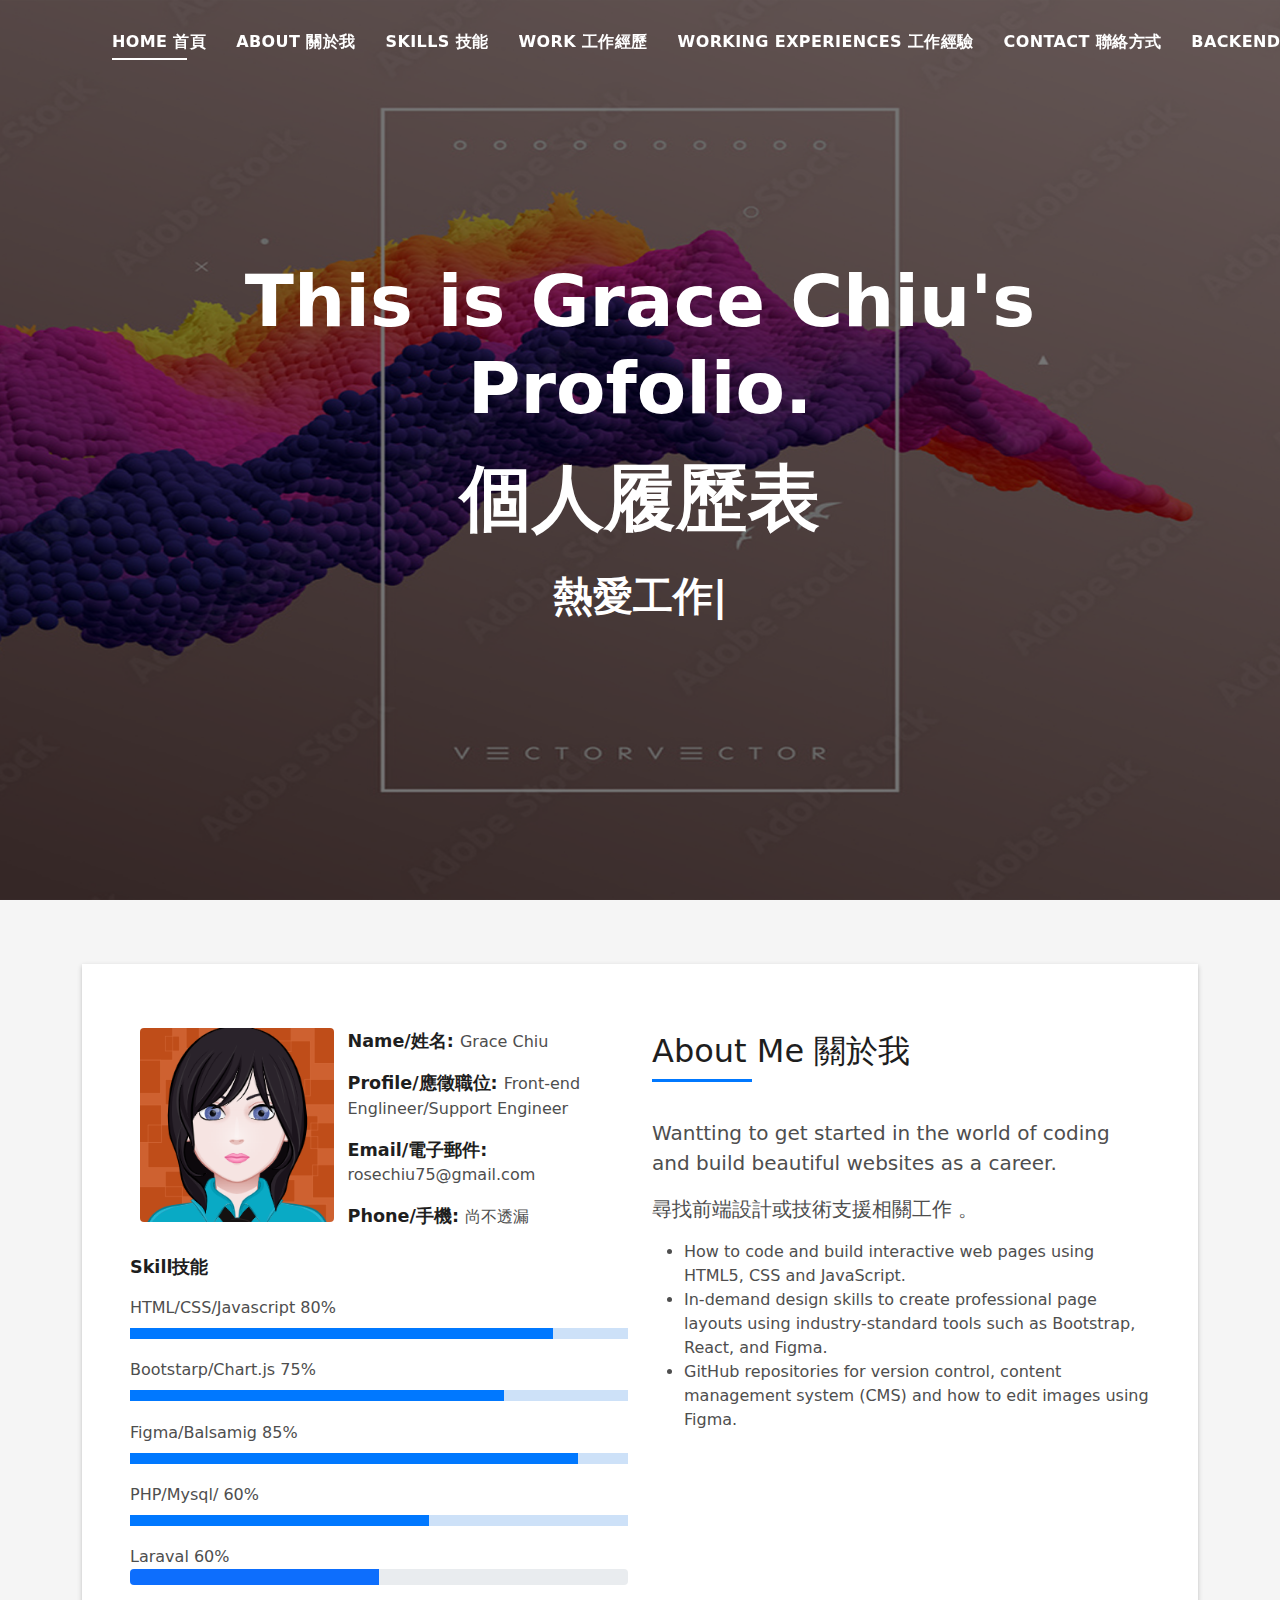
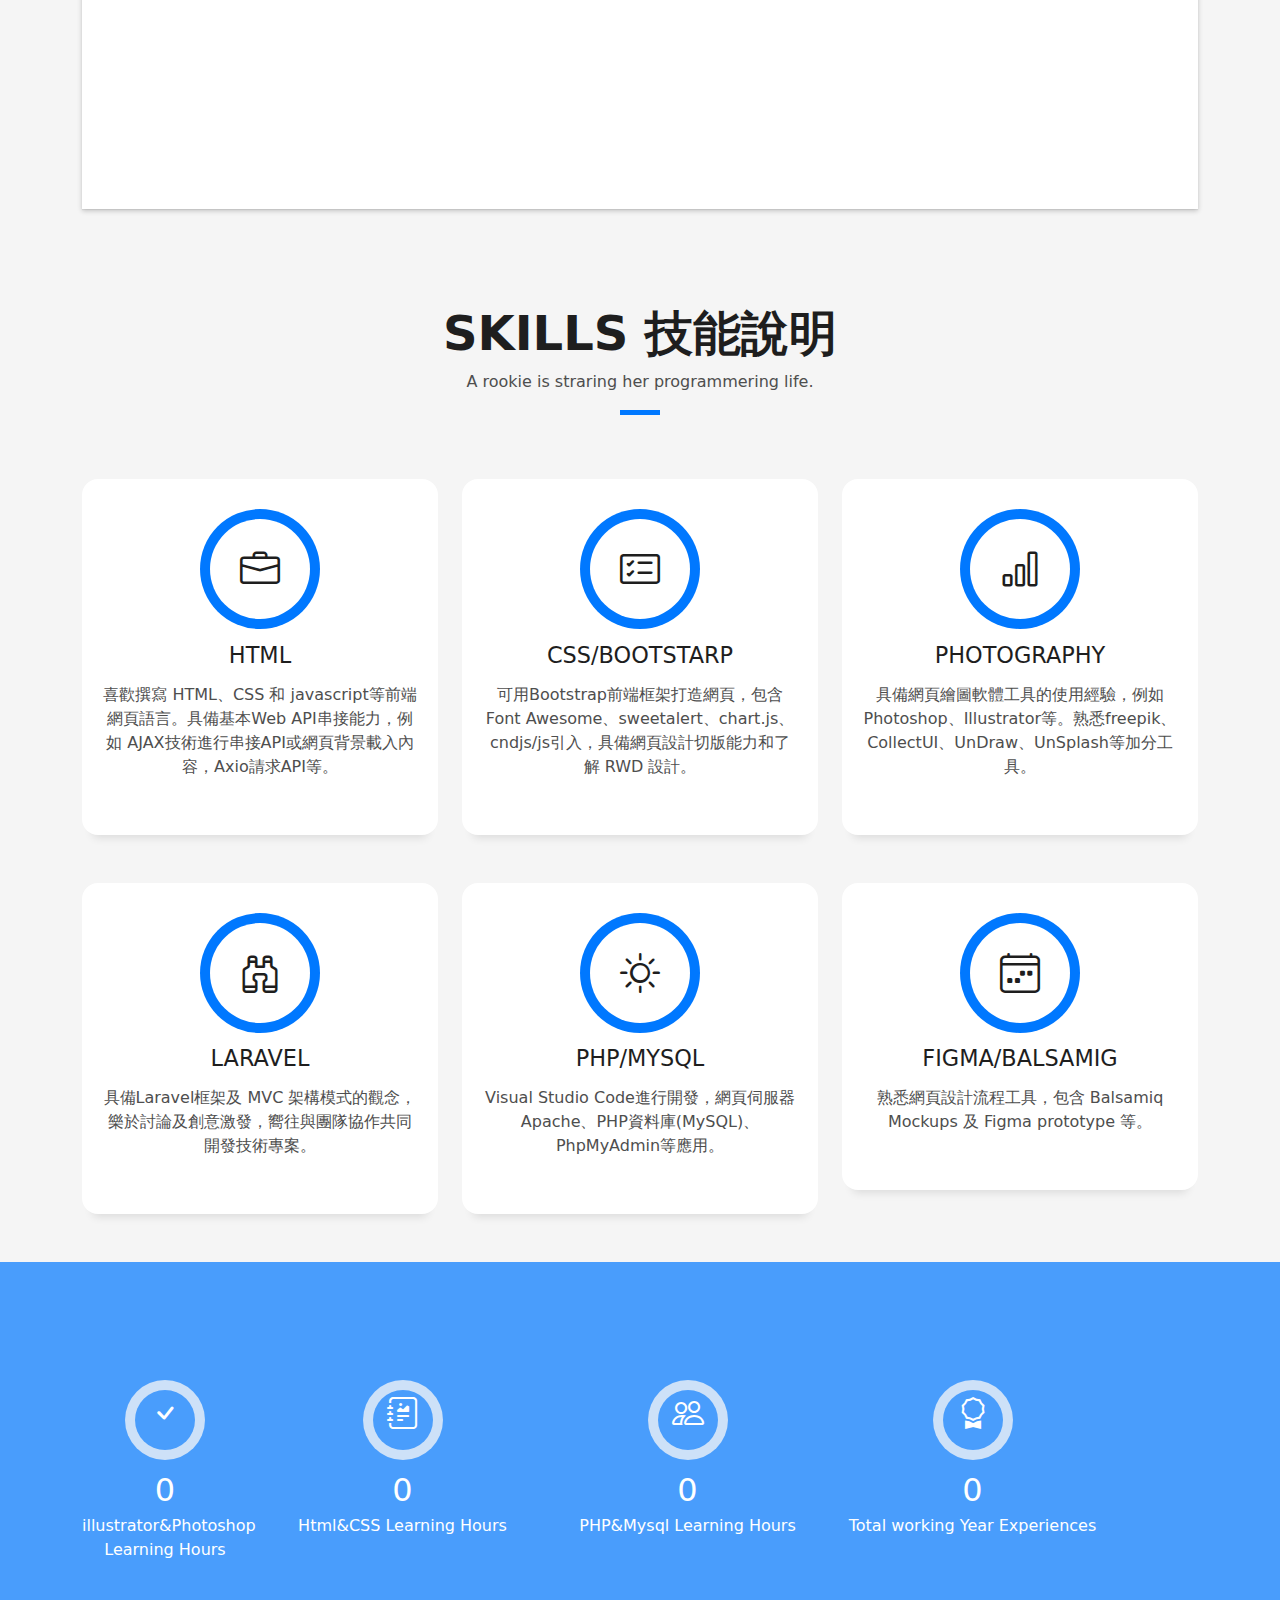
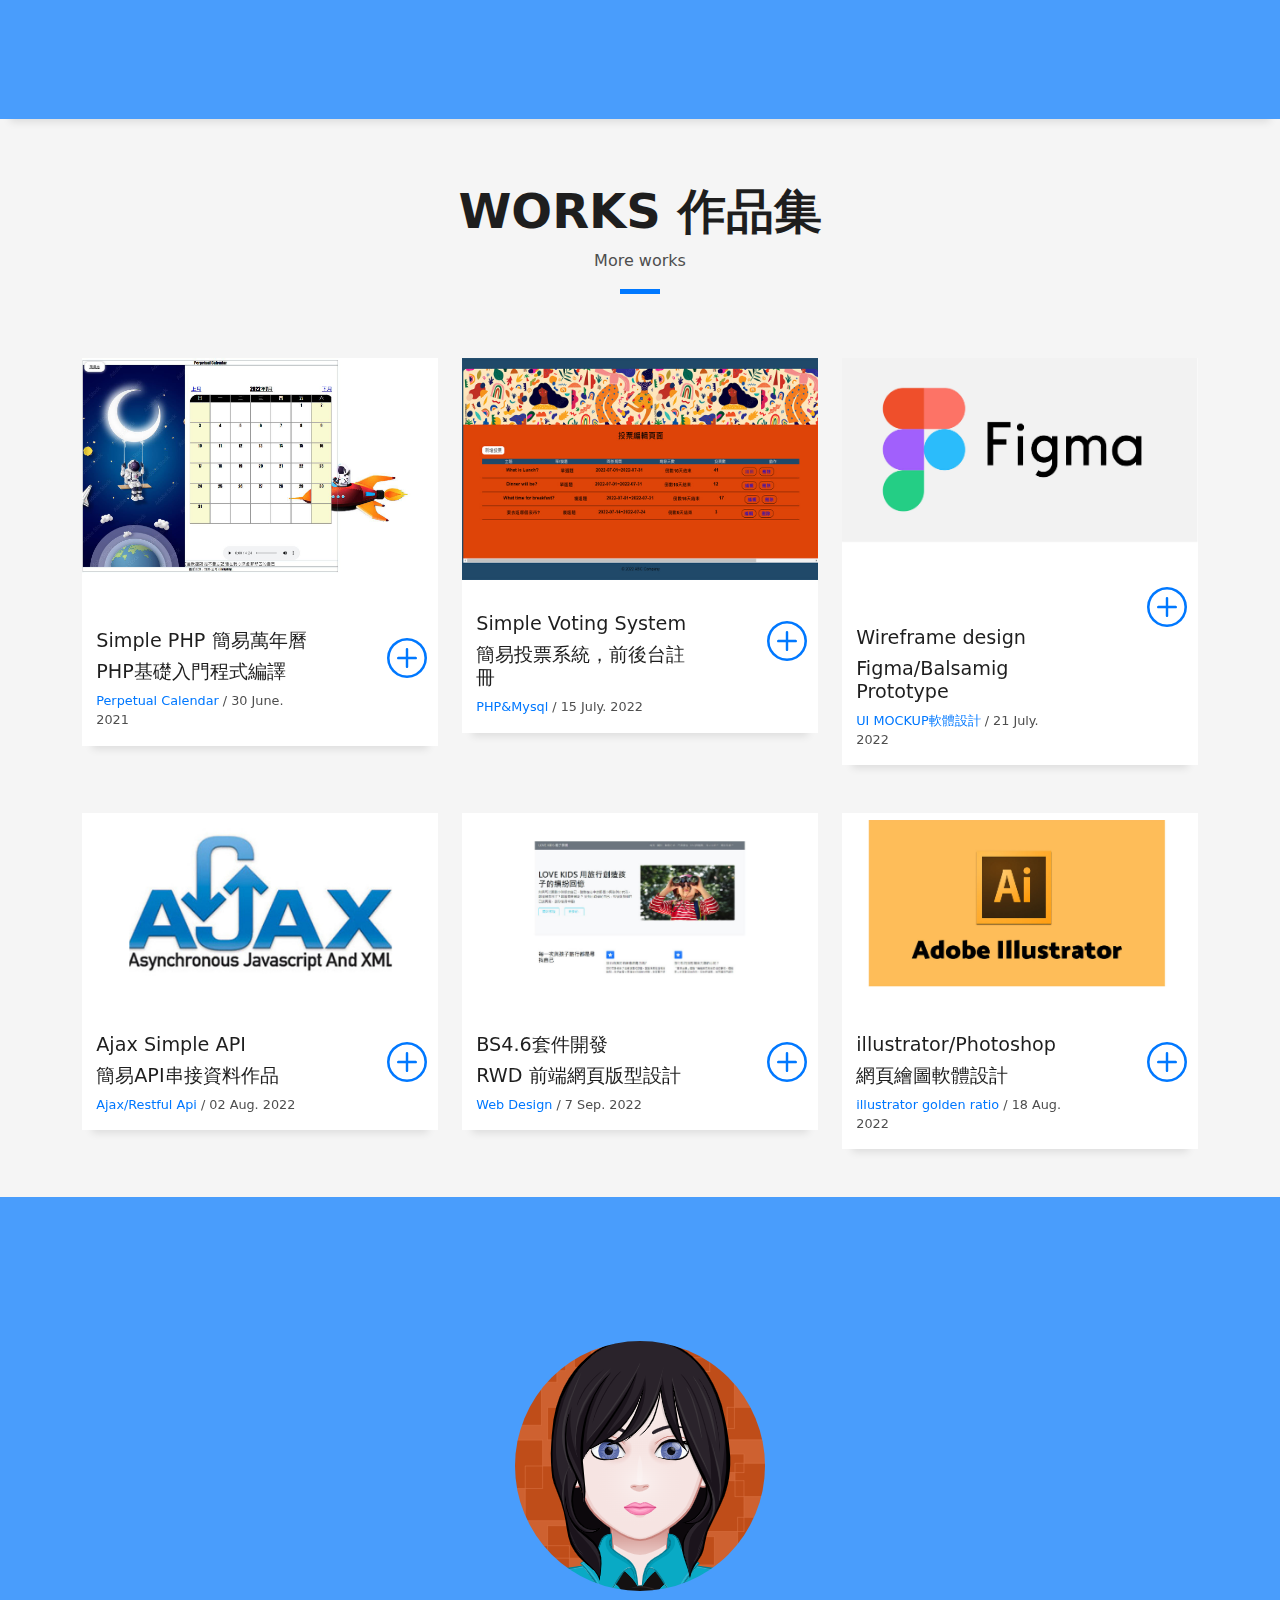
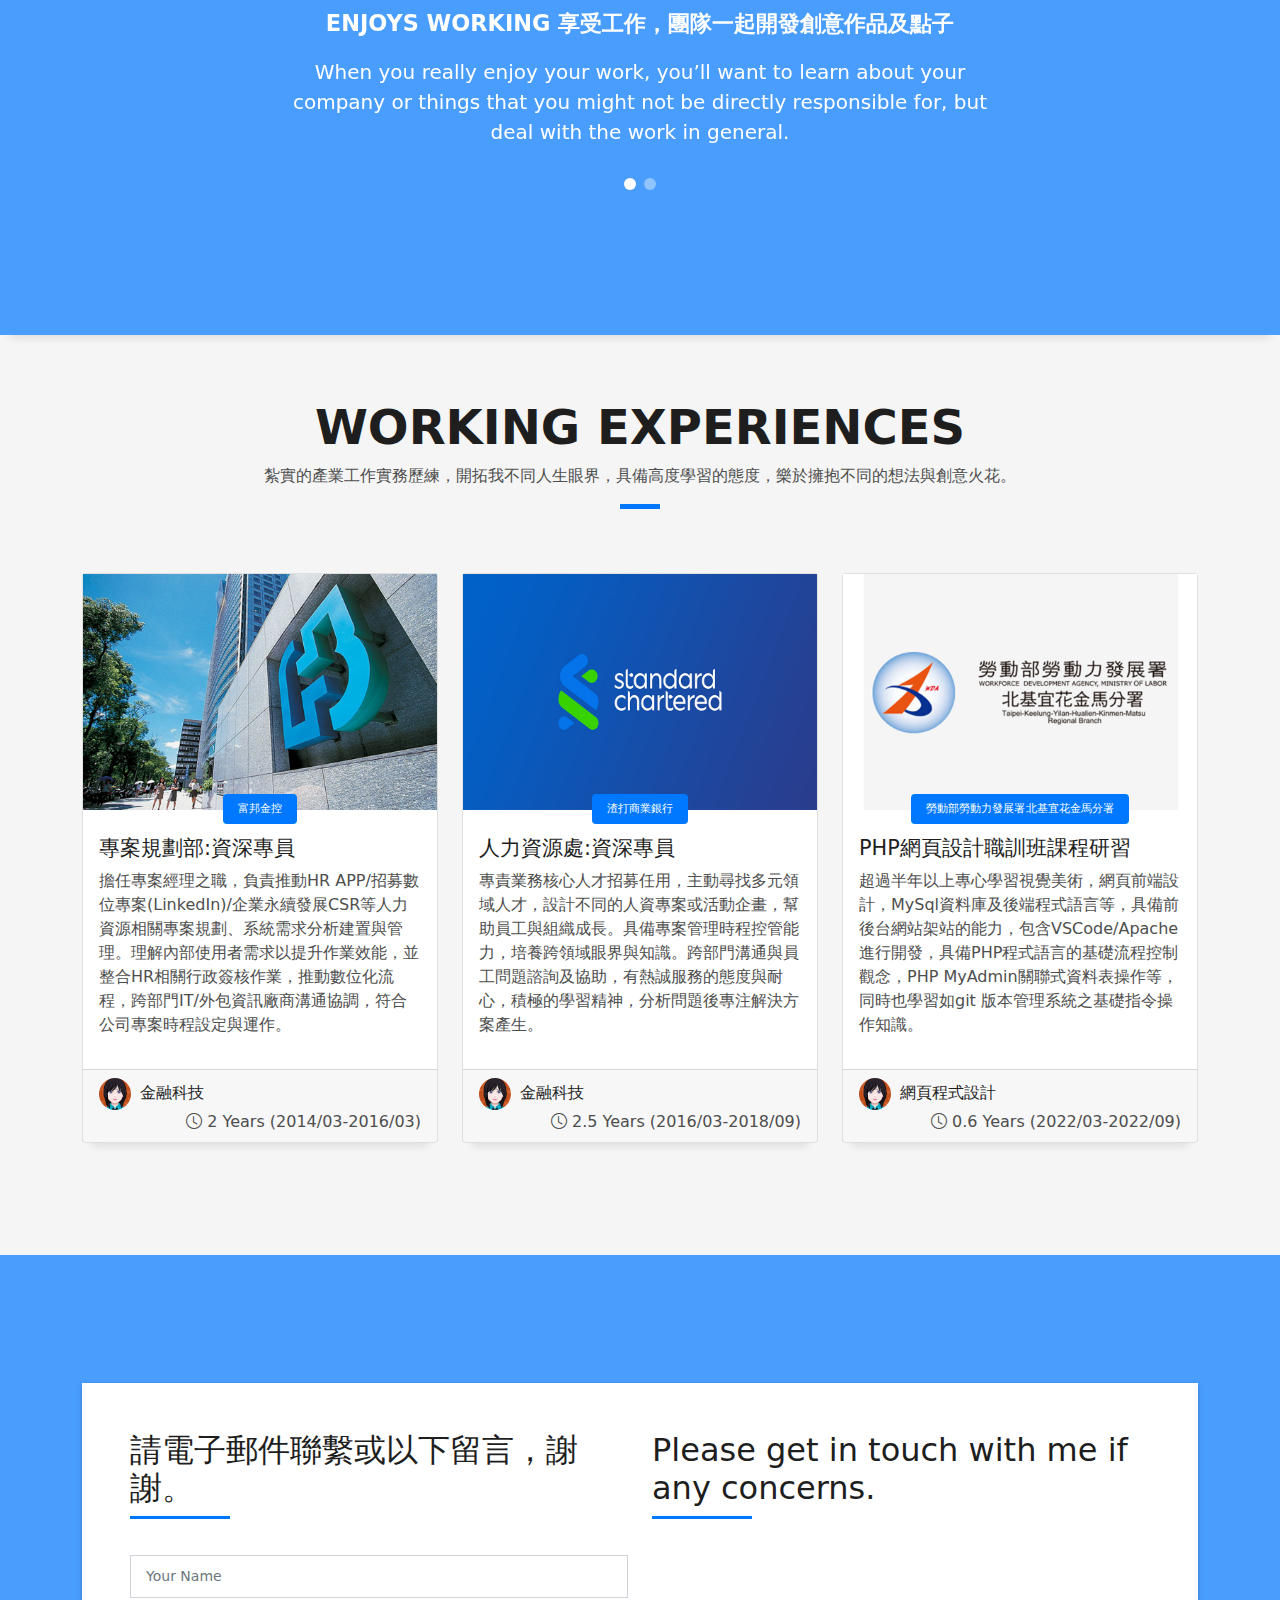
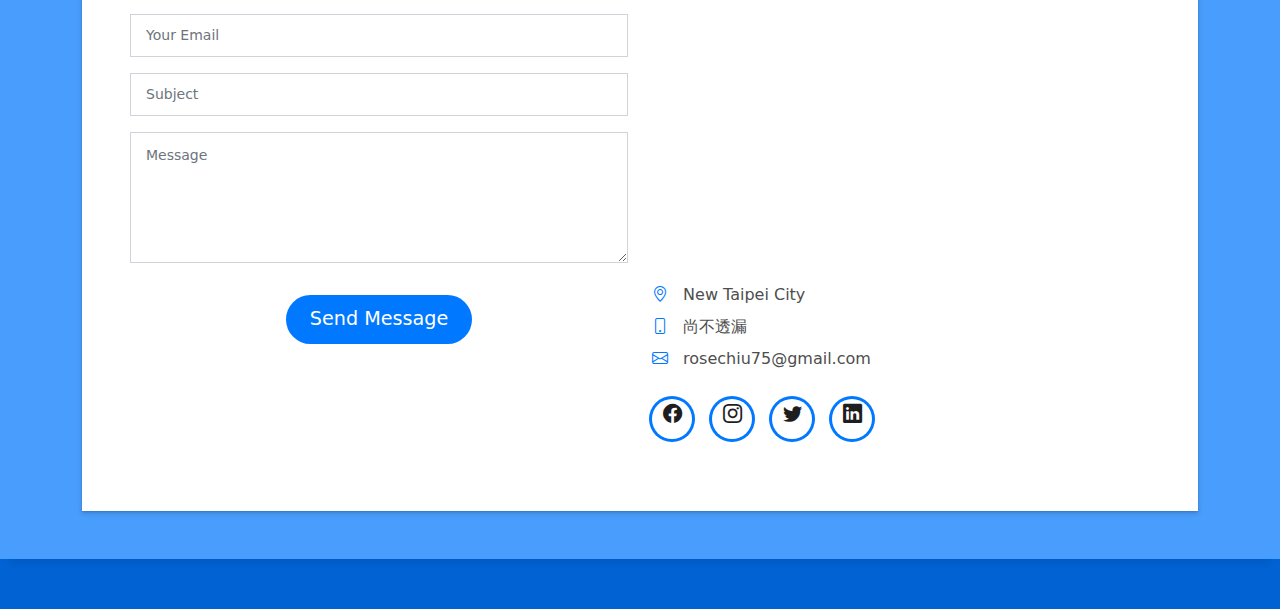
==== commit 2782ead7: "add more contents and works" ====
--- a/index.html
+++ b/index.html
@@ -52,7 +52,8 @@
   <header id="header" class="fixed-top">
     <div class="container d-flex align-items-center justify-content-between">
 
-      <h1 class="logo"><a href="index.html">GRACE CHIU 邱妤潔</a></h1>
+      <!-- <h1 class="logo"><a href="index.html">GRACE CHIU</a></h1> -->
+      <!-- <h2 class="logo"><a href="index.html">邱妤潔</a></h2> -->
       <!-- Uncomment below if you prefer to use an image logo -->
       <!-- <a href="index.html" class="logo"><img src="assets/img/logo.png" alt="" class="img-fluid"></a>-->
 
@@ -63,6 +64,7 @@
           <li><a class="nav-link scrollto" href="#services">Skills 技能</a></li>
           <li><a class="nav-link scrollto " href="#work">Work 工作經歷</a></li>
           <li><a class="nav-link scrollto " href="#blog">Working Experiences 工作經驗</a></li>
+         
           <!-- <li class="dropdown"><a href="#"><span>Drop Down</span> <i class="bi bi-chevron-down"></i></a>
             <ul>
               <li><a href="#">Drop Down 1</a></li>
@@ -81,6 +83,7 @@
             </ul>
           </li> -->
           <li><a class="nav-link scrollto" href="#contact">Contact 聯絡方式</a></li>
+          <li><a class="nav-link scrollto " href="#blog">Backend 管理者登入</a></li>
         </ul>
         <i class="bi bi-list mobile-nav-toggle"></i>
       </nav><!-- .navbar -->
@@ -124,15 +127,15 @@
                     <div class="col-sm-6 col-md-7">
                       <div class="about-info">
                         <p><span class="title-s">Name/姓名: </span> <span>Grace Chiu</span></p>
-                        <p><span class="title-s">Profile/應徵職位: </span> <span>Front-end Englineer</span></p>
-                        <p><span class="title-s">Email/電子郵件: </span><span>rick.grace.1014@gmail.com</span></p>
-                        <p><span class="title-s">Phone/手機: </span> <span>(0988)777-089</span></p>
+                        <p><span class="title-s">Profile/應徵職位: </span> <span>Front-end Englineer/Support Engineer</span></p>
+                        <p><span class="title-s">Email/電子郵件: </span><span>rosechiu75@gmail.com</span></p>
+                        <p><span class="title-s">Phone/手機: </span> <span>尚不透漏</span></p>
                       </div>
                     </div>
                   </div>
                   <div class="skill-mf">
                     <p class="title-s">Skill技能</p>
-                    <span>HTML/CSS/Javascript</span> <span class="pull-right">85%</span>
+                    <span>HTML/CSS/Javascript</span> <span class="pull-right">80%</span>
                     <div class="progress">
                       <div class="progress-bar" role="progressbar" style="width: 85%;" aria-valuenow="85" aria-valuemin="0" aria-valuemax="100"></div>
                     </div>
@@ -141,13 +144,13 @@
                       <div class="progress-bar" role="progressbar" style="width: 75%" aria-valuenow="75" aria-valuemin="0" aria-valuemax="100"></div>
                     </div>
                    
-                    <span>Figma/Balsamig</span> <span class="pull-right">60%</span>
+                    <span>Figma/Balsamig</span> <span class="pull-right">85%</span>
                     <div class="progress">
                       <div class="progress-bar" role="progressbar" style="width: 90%" aria-valuenow="50" aria-valuemin="0" aria-valuemax="100"></div>
                     </div>
                     <span>PHP/Mysql/</span> <span class="pull-right">60%</span>
                     <div class="progress">
-                      <div class="progress-bar" role="progressbar" style="width: 90%" aria-valuenow="50" aria-valuemin="0" aria-valuemax="100"></div>
+                      <div class="progress-bar" role="progressbar" style="width: 60%" aria-valuenow="50" aria-valuemin="0" aria-valuemax="100"></div>
                     </div>
                   </div>
                   <span>Laraval</span> <span class="pull-right">60%</span>
@@ -166,7 +169,7 @@
                       Wantting to get started in the world of coding and build beautiful websites as a career.
                     </p>
                     <p class="lead">
-                      尋找前端設計工作相關 。
+                      尋找前端設計或技術支援相關工作 。
                     </p>
                     <p class="lead">
                     </p>
@@ -215,9 +218,7 @@
               <div class="service-content">
                 <h2 class="s-title">Html</h2>
                 <p class="s-description text-center">
-                  Lorem ipsum dolor sit amet consectetur adipisicing elit. Magni adipisci eaque autem fugiat! Quia,
-                  provident vitae! Magni
-                  tempora perferendis eum non provident.
+                  喜歡撰寫 HTML、CSS 和 javascript等前端網頁語言。具備基本Web API串接能力，例如 AJAX技術進行串接API或網頁背景載入內容，Axio請求API等。
                 </p>
               </div>
             </div>
@@ -230,9 +231,7 @@
               <div class="service-content">
                 <h2 class="s-title">CSS/Bootstarp</h2>
                 <p class="s-description text-center">
-                  Lorem ipsum dolor sit amet consectetur adipisicing elit. Magni adipisci eaque autem fugiat! Quia,
-                  provident vitae! Magni
-                  tempora perferendis eum non provident.
+                  可用Bootstrap前端框架打造網頁，包含Font Awesome、sweetalert、chart.js、cndjs/js引入，具備網頁設計切版能力和了解 RWD 設計。
                 </p>
               </div>
             </div>
@@ -245,9 +244,7 @@
               <div class="service-content">
                 <h2 class="s-title">Photography</h2>
                 <p class="s-description text-center">
-                  Lorem ipsum dolor sit amet consectetur adipisicing elit. Magni adipisci eaque autem fugiat! Quia,
-                  provident vitae! Magni
-                  tempora perferendis eum non provident.
+                  具備網頁繪圖軟體工具的使用經驗，例如Photoshop、Illustrator等。熟悉freepik、CollectUI、UnDraw、UnSplash等加分工具。
                 </p>
               </div>
             </div>
@@ -258,11 +255,9 @@
                 <span class="ico-circle"><i class="bi bi-binoculars"></i></span>
               </div>
               <div class="service-content">
-                <h2 class="s-title">Javascript</h2>
+                <h2 class="s-title">Laravel</h2>
                 <p class="s-description text-center">
-                  Lorem ipsum dolor sit amet consectetur adipisicing elit. Magni adipisci eaque autem fugiat! Quia,
-                  provident vitae! Magni
-                  tempora perferendis eum non provident.
+                  具備Laravel框架及 MVC 架構模式的觀念，樂於討論及創意激發，嚮往與團隊協作共同開發技術專案。
                 </p>
               </div>
             </div>
@@ -273,11 +268,9 @@
                 <span class="ico-circle"><i class="bi bi-brightness-high"></i></span>
               </div>
               <div class="service-content">
-                <h2 class="s-title">PHP</h2>
+                <h2 class="s-title">PHP/MySql</h2>
                 <p class="s-description text-center">
-                  Lorem ipsum dolor sit amet consectetur adipisicing elit. Magni adipisci eaque autem fugiat! Quia,
-                  provident vitae! Magni
-                  tempora perferendis eum non provident.
+                  Visual Studio Code進行開發，網頁伺服器Apache、PHP資料庫(MySQL)、PhpMyAdmin等應用。
                 </p>
               </div>
             </div>
@@ -288,11 +281,9 @@
                 <span class="ico-circle"><i class="bi bi-calendar4-week"></i></span>
               </div>
               <div class="service-content">
-                <h2 class="s-title">MySql</h2>
+                <h2 class="s-title">Figma/Balsamig</h2>
                 <p class="s-description text-center">
-                  Lorem ipsum dolor sit amet consectetur adipisicing elit. Magni adipisci eaque autem fugiat! Quia,
-                  provident vitae! Magni
-                  tempora perferendis eum non provident.
+                  熟悉網頁設計流程工具，包含 Balsamiq Mockups 及 Figma prototype 等。
                 </p>
               </div>
             </div>
@@ -313,7 +304,7 @@
               </div>
               <div class="counter-num">
                 <p data-purecounter-start="0" data-purecounter-end="700" data-purecounter-duration="1" class="counter purecounter"></p>
-                <span class="counter-text">illustrator&Photoshop learning Hrs</span>
+                <span class="counter-text">illustrator&Photoshop Learning Hours</span>
               </div>
             </div>
           </div>
@@ -324,7 +315,7 @@
               </div>
               <div class="counter-num">
                 <p data-purecounter-start="0" data-purecounter-end="700" data-purecounter-duration="1" class="counter purecounter"></p>
-                <span class="counter-text">Html&CSS learning Hrs</span>
+                <span class="counter-text">Html&CSS Learning Hours</span>
               </div>
             </div>
           </div>
@@ -335,7 +326,7 @@
               </div>
               <div class="counter-num">
                 <p data-purecounter-start="0" data-purecounter-end="550" data-purecounter-duration="1" class="counter purecounter"></p>
-                <span class="counter-text">PHP&Mysql learning Hrs</span>
+                <span class="counter-text">PHP&Mysql Learning Hours</span>
               </div>
             </div>
           </div>
@@ -345,7 +336,7 @@
                 <span class="ico-circle"><i class="bi bi-award"></i></span>
               </div>
               <div class="counter-num">
-                <p data-purecounter-start="0" data-purecounter-end="10" data-purecounter-duration="1" class="counter purecounter"></p>
+                <p data-purecounter-start="0" data-purecounter-end="8" data-purecounter-duration="1" class="counter purecounter"></p>
                 <span class="counter-text">Total working Year Experiences</span>
               </div>
             </div>
@@ -382,13 +373,14 @@
                 <div class="row">
                   <div class="col-sm-8">
                     <h2 class="w-title">Simple PHP 簡易萬年曆</h2>
+                    <h3 class="w-title">PHP基礎入門程式編譯</h3>
                     <div class="w-more">
                       <span class="w-ctegory">Perpetual Calendar</span> / <span class="w-date">30 June. 2021</span>
                     </div>
                   </div>
                   <div class="col-sm-4">
                     <div class="w-like">
-                      <a href="portfolio-details.html"> <span class="bi bi-plus-circle"></span></a>
+                      <a href="http://220.128.133.15/s1110209/calendar/"> <span class="bi bi-plus-circle"></span></a>
                     </div>
                   </div>
                 </div>
@@ -405,15 +397,17 @@
               <div class="work-content">
                 <div class="row">
                   <div class="col-sm-8">
+                  
                     <h2 class="w-title">Simple Voting System</h2>
-                    <h3 class="w-title">投票系統</h3>
+                    <h3 class="w-title">簡易投票系統，前後台註冊</h3>
+                    
                     <div class="w-more">
                       <span class="w-ctegory">PHP&Mysql</span> / <span class="w-date">15 July. 2022</span>
                     </div>
                   </div>
                   <div class="col-sm-4">
                     <div class="w-like">
-                      <a href="portfolio-details.html"> <span class="bi bi-plus-circle"></span></a>
+                      <a href="http://220.128.133.15/s1110209/vote/"> <span class="bi bi-plus-circle"></span></a>
                     </div>
                   </div>
                 </div>
@@ -422,23 +416,30 @@
           </div>
           <div class="col-md-4">
             <div class="work-box">
-              <a href="assets/img/work-3.jpg" data-gallery="portfolioGallery" class="portfolio-lightbox">
+              <a href="assets/img/word-666.jpg" data-gallery="portfolioGallery" class="portfolio-lightbox">
                 <div class="work-img">
-                  <img src="assets/img/work-03.jpg" alt="" class="img-fluid">
+                  <img src="assets/img/word-666.jpg" alt="" class="img-fluid">
                 </div>
               </a>
               <div class="work-content">
                 <div class="row">
                   <div class="col-sm-8">
-                    <h2 class="w-title">Demo Bootstarp</h2>
-                    <h3 class="w-title">BS4.6 版本套件開發</h3>
+                    <br>
+                    <br>
+                    <h2 class="w-title">Wireframe design</h2>
+                    <h3 class="w-title">Figma/Balsamig Prototype</h3>
                     <div class="w-more">
-                      <span class="w-ctegory">Web Design</span> / <span class="w-date">21 July. 2022</span>
+                      <span class="w-ctegory">UI MOCKUP軟體設計</span> / <span class="w-date">21 July. 2022</span>
                     </div>
                   </div>
                   <div class="col-sm-4">
                     <div class="w-like">
-                      <a href="portfolio-details.html"> <span class="bi bi-plus-circle"></span></a>
+                      <a href="https://www.figma.com/file/VoYlfz1r9lAo05eu3xTmwl/20220809?node-id=0%3A1"> <span class="bi bi-plus-circle"></span></a>
+                      
+
+                      <!-- https://www.figma.com/file/VoYlfz1r9lAo05eu3xTmwl/20220809?node-id=0%3A1 -->
+                      <!-- https://www.figma.com/file/XiWUh2do7cKQNAS7hX5N7y/2022080902 -->
+
                     </div>
                   </div>
                 </div>
@@ -447,18 +448,18 @@
           </div>
           <div class="col-md-4">
             <div class="work-box">
-              <a href="assets/img/work-4.jpg" data-gallery="portfolioGallery" class="portfolio-lightbox">
+              <a href="assets/img/work-033.jpg" data-gallery="portfolioGallery" class="portfolio-lightbox">
                 <div class="work-img">
-                  <img src="assets/img/work-4.jpg" alt="" class="img-fluid">
+                  <img src="assets/img/work-033.jpg" alt="" class="img-fluid">
                 </div>
               </a>
               <div class="work-content">
                 <div class="row">
                   <div class="col-sm-8">
-                    <h2 class="w-title">Simple API</h2>
-                    <h3 class="w-title">Ajax/API Restful串接資料</h3>
+                    <h2 class="w-title">Ajax Simple API</h2>
+                    <h3 class="w-title">簡易API串接資料作品</h3>
                     <div class="w-more">
-                      <span class="w-ctegory">Ajax technical</span> / <span class="w-date">02 Aug. 2022</span>
+                      <span class="w-ctegory">Ajax/Restful Api</span> / <span class="w-date">02 Aug. 2022</span>
                     </div>
                   </div>
                   <div class="col-sm-4">
@@ -472,23 +473,23 @@
           </div>
           <div class="col-md-4">
             <div class="work-box">
-              <a href="assets/img/work-5.jpg" data-gallery="portfolioGallery" class="portfolio-lightbox">
+              <a href="assets/img/work-0303.jpg" data-gallery="portfolioGallery" class="portfolio-lightbox">
                 <div class="work-img">
-                  <img src="assets/img/work-5.jpg" alt="" class="img-fluid">
+                  <img src="assets/img/work-0303.jpg" alt="" class="img-fluid">
                 </div>
               </a>
               <div class="work-content">
                 <div class="row">
                   <div class="col-sm-8">
-                    <h2 class="w-title">Figma/Balsamig Prototype</h2>
+                    <h2 class="w-title">BS4.6套件開發</h2>
                     <h3 class="w-title">RWD 前端網頁版型設計</h3>
                     <div class="w-more">
-                      <span class="w-ctegory">Web Design</span> / <span class="w-date">18 Sep. 2018</span>
+                      <span class="w-ctegory">Web Design</span> / <span class="w-date">7 Sep. 2022</span>
                     </div>
                   </div>
                   <div class="col-sm-4">
                     <div class="w-like">
-                      <a href="01.html"> <span class="bi bi-plus-circle"></span></a>
+                      <a href="./BS_hw 02/dist/index.html"> <span class="bi bi-plus-circle"></span></a>
                     </div>
                   </div>
                 </div>
@@ -497,23 +498,23 @@
           </div>
           <div class="col-md-4">
             <div class="work-box">
-              <a href="assets/img/work-6.jpg" data-gallery="portfolioGallery" class="portfolio-lightbox">
+              <a href="assets/img/work-888.jpg" data-gallery="portfolioGallery" class="portfolio-lightbox">
                 <div class="work-img">
-                  <img src="assets/img/work-6.jpg" alt="" class="img-fluid">
+                  <img src="assets/img/work-888.jpg" alt="" class="img-fluid">
                 </div>
               </a>
               <div class="work-content">
                 <div class="row">
                   <div class="col-sm-8">
                     <h2 class="w-title">illustrator/Photoshop</h2>
-                    <h3 class="w-title">繪圖軟體設計</h3>
+                    <h3 class="w-title">網頁繪圖軟體設計</h3>
                     <div class="w-more">
-                      <span class="w-ctegory">Web Design</span> / <span class="w-date">18 Sep. 2017</span>
+                      <span class="w-ctegory">illustrator golden ratio</span> / <span class="w-date">18 Aug. 2022</span>
                     </div>
                   </div>
                   <div class="col-sm-4">
                     <div class="w-like">
-                      <a href=""> <span class="bi bi-plus-circle"></span></a>
+                      <a href="./slider/slider.html"> <span class="bi bi-plus-circle"></span></a>
                     </div>
                   </div>
                 </div>
@@ -585,7 +586,7 @@
                 Working Experiences
               </h3>
               <p class="subtitle-a">
-                工作經歷
+                紮實的產業工作實務歷練，開拓我不同人生眼界，具備高度學習的態度，樂於擁抱不同的想法與創意火花。
               </p>
               <div class="line-mf"></div>
             </div>
@@ -600,25 +601,23 @@
               <div class="card-body">
                 <div class="card-category-box">
                   <div class="card-category">
-                    <h6 class="category">Working Experiences</h6>
-                  </div>
-                </div>
-                <h3 class="card-title"><a href="blog-single.html">See more ideas about Me</a></h3>
+                    <h6 class="category">富邦金控</h6>
+                  </div>
+                </div>
+                <h3 class="card-title"><a href="blog-single.html">專案規劃部:資深專員</a></h3>
                 <p class="card-description">
-                  Proin eget tortor risus. Pellentesque in ipsum id orci porta dapibus. Praesent sapien massa, convallis
-                  a pellentesque nec,
-                  egestas non nisi.
+                  擔任專案經理之職，負責推動HR APP/招募數位專案(LinkedIn)/企業永續發展CSR等人力資源相關專案規劃、系統需求分析建置與管理。理解內部使用者需求以提升作業效能，並整合HR相關行政簽核作業，推動數位化流程，跨部門IT/外包資訊廠商溝通協調，符合公司專案時程設定與運作。
                 </p>
               </div>
               <div class="card-footer">
                 <div class="post-author">
                   <a href="#">
-                    <img src="assets/img/head-1.jpg" alt="" class="avatar rounded-circle">
-                    <span class="author">Banking</span>
+                    <img src="assets/img/head-3.png" alt="" class="avatar rounded-circle">
+                    <span class="author">金融科技</span>
                   </a>
                 </div>
                 <div class="post-date">
-                  <span class="bi bi-clock"></span> 2 Years
+                  <span class="bi bi-clock"></span> 2 Years (2014/03-2016/03)
                 </div>
               </div>
             </div>
@@ -631,25 +630,23 @@
               <div class="card-body">
                 <div class="card-category-box">
                   <div class="card-category">
-                    <h6 class="category">Working Experiences</h6>
-                  </div>
-                </div>
-                <h3 class="card-title"><a href="blog-single.html">See more ideas about Me</a></h3>
+                    <h6 class="category">渣打商業銀行</h6>
+                  </div>
+                </div>
+                <h3 class="card-title"><a href="blog-single.html">人力資源處:資深專員</a></h3>
                 <p class="card-description">
-                  Proin eget tortor risus. Pellentesque in ipsum id orci porta dapibus. Praesent sapien massa, convallis
-                  a pellentesque nec,
-                  egestas non nisi.
+                  專責業務核心人才招募任用，主動尋找多元領域人才，設計不同的人資專案或活動企畫，幫助員工與組織成長。具備專案管理時程控管能力，培養跨領域眼界與知識。跨部門溝通與員工問題諮詢及協助，有熱誠服務的態度與耐心，積極的學習精神，分析問題後專注解決方案產生。
                 </p>
               </div>
               <div class="card-footer">
                 <div class="post-author">
                   <a href="#">
-                    <img src="assets/img/head-1.jpg" alt="" class="avatar rounded-circle">
-                    <span class="author">Banking</span>
+                    <img src="assets/img/head-3.png" alt="" class="avatar rounded-circle">
+                    <span class="author">金融科技</span>
                   </a>
                 </div>
                 <div class="post-date">
-                  <span class="bi bi-clock"></span> 2.5 Years
+                  <span class="bi bi-clock"></span> 2.5 Years (2016/03-2018/09)
                 </div>
               </div>
             </div>
@@ -657,30 +654,28 @@
           <div class="col-md-4">
             <div class="card card-blog">
               <div class="card-img">
-                <a href=""><img src="assets/img/post-03.jpg" alt="" class="img-fluid"></a>
+                <a href=""><img src="assets/img/post-04.jpg" alt="" class="img-fluid"></a>
               </div>
               <div class="card-body">
                 <div class="card-category-box">
                   <div class="card-category">
-                    <h6 class="category">Working Experiences</h6>
-                  </div>
-                </div>
-                <h3 class="card-title"><a href="blog-single.html">See more ideas about Me</a></h3>
+                    <h6 class="category">勞動部勞動力發展署北基宜花金馬分署</h6>
+                  </div>
+                </div>
+                <h3 class="card-title"><a href="blog-single.html">PHP網頁設計職訓班課程研習</a></h3>
                 <p class="card-description">
-                  Proin eget tortor risus. Pellentesque in ipsum id orci porta dapibus. Praesent sapien massa, convallis
-                  a pellentesque nec,
-                  egestas non nisi.
+                  超過半年以上專心學習視覺美術，網頁前端設計，MySql資料庫及後端程式語言等，具備前後台網站架站的能力，包含VSCode/Apache進行開發，具備PHP程式語言的基礎流程控制觀念，PHP MyAdmin關聯式資料表操作等，同時也學習如git 版本管理系統之基礎指令操作知識。
                 </p>
               </div>
               <div class="card-footer">
                 <div class="post-author">
                   <a href="#">
-                    <img src="assets/img/head-1.jpg" alt="" class="avatar rounded-circle">
-                    <span class="author">Human Resource</span>
+                    <img src="assets/img/head-3.png" alt="" class="avatar rounded-circle">
+                    <span class="author">網頁程式設計</span>
                   </a>
                 </div>
                 <div class="post-date">
-                  <span class="bi bi-clock"></span> 4.5 Years
+                  <span class="bi bi-clock"></span> 0.6 Years (2022/03-2022/09)
                 </div>
               </div>
             </div>
@@ -701,7 +696,7 @@
                   <div class="col-md-6">
                     <div class="title-box-2">
                       <h5 class="title-left">
-                        Send Message Me
+                        請電子郵件聯繫或以下留言，謝謝。
                       </h5>
                     </div>
                     <div>
@@ -754,8 +749,8 @@
                       </p>
                       <ul class="list-ico">
                         <li><span class="bi bi-geo-alt"></span> New Taipei City</li>
-                        <li><span class="bi bi-phone"></span> (0988) 777-089</li>
-                        <li><span class="bi bi-envelope"></span> rick.grace.1014@gmail.com</li>
+                        <li><span class="bi bi-phone"></span> 尚不透漏</li>
+                        <li><span class="bi bi-envelope"></span> rosechiu75@gmail.com</li>
                       </ul>
                     </div>
                     <div class="socials">
